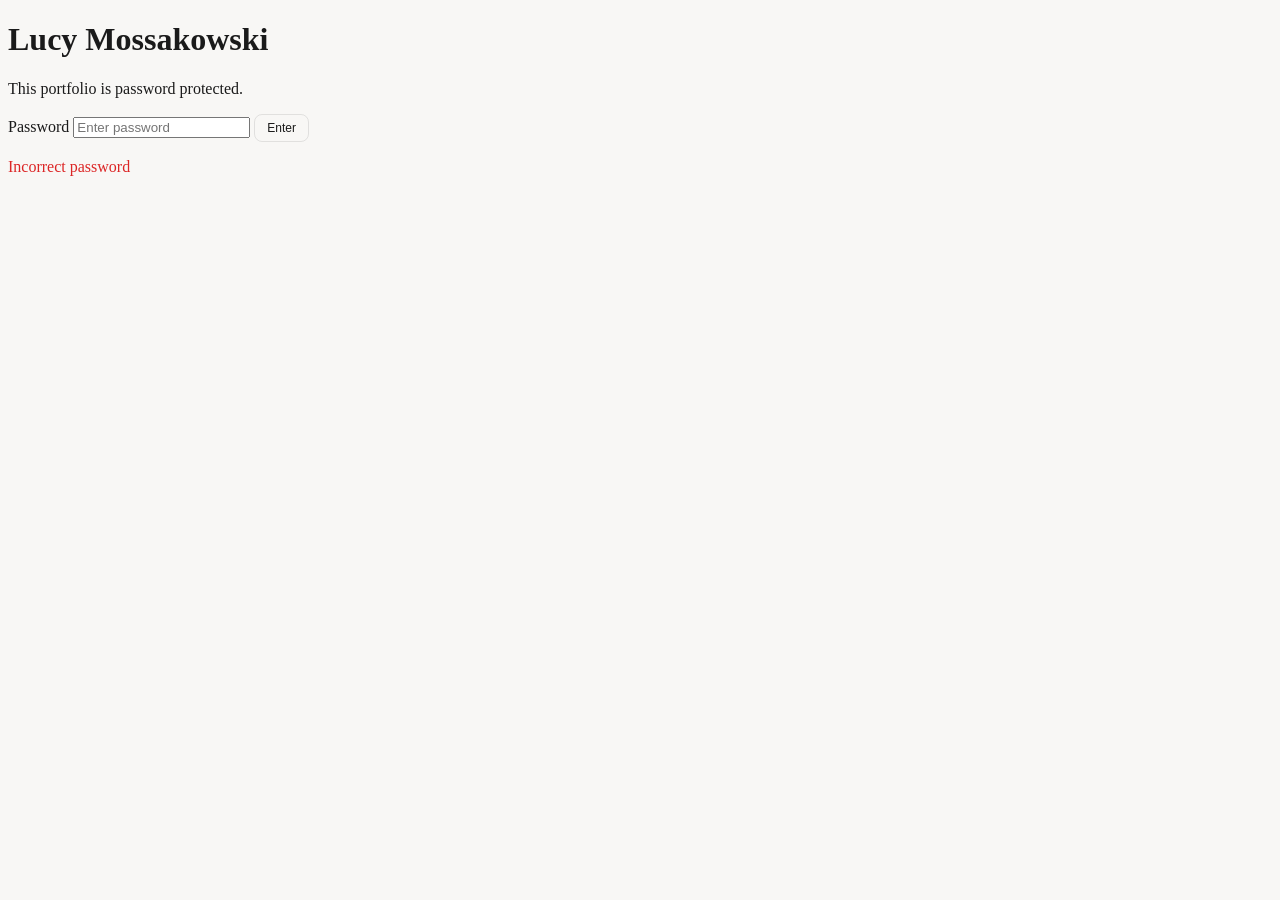
==== index.html @ 9b30d1dd "Some minor fixes, larger images" ====
<!DOCTYPE html>
<html lang="en" class="scroll-smooth">
<head>
  <meta charset="UTF-8">
  <meta name="viewport" content="width=device-width, initial-scale=1.0">
  <title>Lucy Mossakowski</title>
  <link rel="icon" type="image/svg+xml" href="favicon.svg">
  <script src="https://cdn.tailwindcss.com"></script>
  <script>
    tailwindcss.config = {
      theme: {
        extend: {
          fontFamily: { sans: ['"Avenir Next"', 'Avenir', '-apple-system', 'BlinkMacSystemFont', '"Segoe UI"', 'sans-serif'] },
          colors: {
            brand: 'var(--brand)',
            surface: 'var(--surface)',
            ink: 'var(--ink)',
            'ink-light': 'var(--ink-light)',
            'ink-muted': 'var(--ink-muted)',
          }
        }
      }
    }
  </script>
  <script src="theme.js"></script>
  <link rel="stylesheet" href="styles.css">
  <style>
    @keyframes slide-up { from { transform: translateY(100%); } to { transform: translateY(0); } }
    .animate-slide-up { animation: slide-up 0.3s ease-out; }
    @media (prefers-reduced-motion: reduce) { .animate-slide-up { animation: none; } }
    @media print {
      .project-card { display: none !important; }
      [id^="modal-"] { display: block !important; position: static !important; z-index: auto !important; }
      [id^="modal-"] > div:first-child { display: none !important; }
      [id^="modal-"] > div:last-child { position: static !important; border-radius: 0 !important; overflow: visible !important; animation: none !important; }
      [id^="modal-"] .sticky { position: static !important; border: none !important; }
      [id^="modal-"] button[aria-label="Close"] { display: none !important; }
      [id^="modal-"] .max-w-3xl { max-width: 100% !important; padding: 1rem 0 !important; }
      .print-case-study-divider { border-top: 1px solid #ccc; margin: 2rem 0; }
      #password-gate { display: none !important; }
      #lightbox { display: none !important; }
    }
    .case-img { cursor: zoom-in; transition: opacity 0.15s; }
    .case-img:hover { opacity: 0.85; }
  </style>
</head>
<body class="bg-surface text-ink font-sans antialiased">

  <!-- Password gate -->
  <div id="password-gate" class="fixed inset-0 z-[200] flex items-center justify-center px-6" style="background:var(--surface);">
    <div class="text-center max-w-sm w-full">
      <h1 class="text-2xl font-bold mb-2">Lucy Mossakowski</h1>
      <p class="text-ink-muted text-sm mb-6">This portfolio is password protected.</p>
      <form onsubmit="return checkPassword(event)" class="flex gap-2">
      <label for="pw-input" class="sr-only">Password</label>
        <input id="pw-input" type="password" placeholder="Enter password" autocomplete="off" class="flex-1 px-3 py-2 text-sm border border-ink/10 rounded-lg bg-transparent text-ink placeholder:text-ink-muted focus:outline-none focus:border-ink/30">
        <button type="submit" class="btn-outline">Enter</button>
      </form>
      <p id="pw-error" class="text-sm mt-3 hidden" style="color:#DC2626;">Incorrect password</p>
    </div>
  </div>

  <div id="site-content" style="display:none;">

  <!-- Skip to content -->
  <a href="#work" class="sr-only focus:not-sr-only focus:absolute focus:top-2 focus:left-2 focus:z-[200] focus:px-4 focus:py-2 focus:bg-brand focus:text-white focus:rounded-lg">Skip to content</a>

  <!-- Nav -->
  <nav class="fixed top-0 inset-x-0 z-50 bg-surface/80 backdrop-blur border-b border-ink/5 px-6" aria-label="Main navigation">
    <div class="max-w-6xl mx-auto flex items-center justify-between h-14">
      <a href="index.html" class="text-sm font-semibold tracking-tight text-ink">Lucy Mossakowski</a>
      <div class="hidden md:flex items-center gap-6 text-sm text-ink-muted">
        <a href="index.html" class="nav-link text-ink" aria-current="page">All Work</a>
        <a href="play.html" class="nav-link hover:text-ink transition">Some Play</a>
        <a href="cv.html" class="nav-link hover:text-ink transition">The Human Behind It</a>
        <button class="theme-toggle" onclick="toggleTheme()" aria-label="Toggle dark mode"></button>
      </div>
      <div class="flex md:hidden items-center gap-3">
        <button class="theme-toggle" onclick="toggleTheme()" aria-label="Toggle dark mode"></button>
        <button class="hamburger" onclick="this.classList.toggle('open');document.getElementById('mobile-menu').classList.toggle('hidden')" aria-label="Toggle menu" aria-expanded="false">
        <span></span><span></span><span></span>
      </button>
      </div>
    </div>
  </nav>
  <div id="mobile-menu" class="hidden md:hidden fixed inset-0 top-14 z-40 px-6 pt-8" style="background:var(--surface);">
    <div class="flex flex-col gap-6 text-lg text-ink-muted">
      <a href="index.html" class="nav-link text-ink" aria-current="page">All Work</a>
      <a href="play.html" class="nav-link hover:text-ink transition">Some Play</a>
      <a href="cv.html" class="nav-link hover:text-ink transition">The Human Behind It</a>
    </div>
  </div>

  <!-- Hero -->
  <section class="min-h-screen flex items-center px-6">
    <div class="max-w-3xl mx-auto">
      <h1 class="text-5xl md:text-7xl font-bold tracking-tight leading-tight text-ink">I make intricate systems feel simple and intuitive.</h1>
      <p class="mt-6 text-xl text-ink-light max-w-xl leading-relaxed">Designing products that simplify complex operational workflows — grounded in research, design thinking, and continuous iteration.</p>
      <div class="flex justify-center md:justify-start items-center gap-4 mt-10">
        <a href="#work" class="inline-flex items-center gap-2 text-sm font-medium text-brand hover:underline">See the work ↓</a>
        <button onclick="window.print()" class="no-print btn-outline">Download PDF</button>
      </div>
    </div>
  </section>

  <!-- All Work -->
  <section id="work" class="px-6 pb-10">
    <div class="max-w-6xl mx-auto">

      <!-- Project 1: Payments -->
      <div class="project-card grid md:grid-cols-2 gap-12 items-center mb-24 cursor-pointer group" onclick="openModal('modal-3')" role="button" tabindex="0" aria-label="View Payments case study" onkeydown="if(event.key==='Enter')openModal('modal-3')">
        <div class="rounded-xl overflow-hidden bg-ink/5 group-hover:shadow-lg transition-shadow">
          <img src="images/payments-hero.png" alt="Payments project preview" class="w-full group-hover:scale-[1.02] transition-transform duration-500">
        </div>
        <div>
          <div class="flex gap-2 mb-4">
            <span class="tag" style="background:#6B46C114;color:#6B46C1;">User Research</span>
            <span class="tag" style="background:#0068C814;color:#0068C8;">Information Architecture</span>
            <span class="tag" style="background:#DC262614;color:#DC2626;">Design Thinking</span>
          </div>
          <h3 class="text-2xl font-bold">Payments</h3>
          <p class="text-ink-light mt-3 leading-relaxed">Redesigning an internal tool used by game teams, release operations and customer support — simplifying complex workflows and reducing reliance on external teams.</p>
          <p class="text-sm font-medium text-brand mt-4 group-hover:underline">View case study →</p>
        </div>
      </div>

      <!-- Project 2: LocManager -->
      <div class="project-card grid md:grid-cols-2 gap-12 items-center cursor-pointer group" onclick="openModal('modal-2')" role="button" tabindex="0" aria-label="View LocManager case study" onkeydown="if(event.key==='Enter')openModal('modal-2')">
        <div class="md:order-2 rounded-xl overflow-hidden bg-ink/5 group-hover:shadow-lg transition-shadow">
          <img src="images/locmanager-hero.png" alt="LocManager project preview" class="w-full group-hover:scale-[1.02] transition-transform duration-500">
        </div>
        <div class="md:order-1">
          <div class="flex gap-2 mb-4">
            <span class="tag" style="background:#0068C814;color:#0068C8;">Prototypes</span>
            <span class="tag" style="background:#05966914;color:#059669;">Cross-Functional Collaboration</span>
            <span class="tag" style="background:#DC262614;color:#DC2626;">Data-Driven Iteration</span>
          </div>
          <h3 class="text-2xl font-bold">LocManager</h3>
          <p class="text-ink-light mt-3 leading-relaxed">Inheriting an internal localisation tool and iterating on the design — resolving UX issues, improving workflows, and consolidating multiple tools into one platform.</p>
          <p class="text-sm font-medium text-brand mt-4 group-hover:underline">View case study →</p>
        </div>
      </div>

    </div>
  </section>

  <!-- Modal 3: Payments -->
  <div id="modal-3" class="fixed inset-0 z-[100] hidden" role="dialog" aria-modal="true" aria-label="Payments case study">
    <div class="absolute inset-0 bg-black/40 backdrop-blur-sm" onclick="closeModal('modal-3')"></div>
    <div data-modal-panel class="absolute inset-x-0 bottom-0 top-12 rounded-t-xl overflow-y-auto animate-slide-up" style="background:var(--surface);">
      <div data-modal-header class="sticky top-0 backdrop-blur border-b border-ink/5 px-6 py-4 flex items-center justify-between" style="background:var(--surface);">
        <h2 class="font-semibold">Payments</h2>
        <button onclick="closeModal('modal-3')" aria-label="Close" class="text-ink-muted hover:text-ink text-2xl leading-none">&times;</button>
      </div>
      <div class="max-w-3xl mx-auto px-6 py-12">
        <div class="rounded-xl overflow-hidden bg-ink/5">
          <img src="images/payments-hero.png" alt="Redesigned Payments Admin catalogue table showing simplified layout with customisable columns" class="w-full">
        </div>
        <p class="text-xs text-ink-muted mt-2 mb-10">The redesigned Payments Admin catalogue view</p>

        <h3 class="text-xs font-semibold uppercase tracking-widest text-ink-muted mb-3">The Problem</h3>
        <p class="text-ink-light leading-relaxed mb-4">Zynga's Payments Admin tool is used by game teams, release operations and customer support, including the player VIP team to manage in-game catalogue products, export to storefronts, track player transactions, and manage blocked players. The existing tool had grown haphazardly over time: it was difficult to use, suffered from poor performance, and created a heavy reliance on external teams for tasks users should have been able to complete independently.</p>
        <p class="text-ink-light leading-relaxed mb-10">Phase 1 addressed the catalogue and localisation pages. The ongoing work continues migrating the remaining pages to a redesigned UI.</p>

        <h3 class="text-xs font-semibold uppercase tracking-widest text-ink-muted mb-3">Process</h3>
        <div class="grid sm:grid-cols-3 gap-6 mb-6">
          <div class="p-4 rounded-xl bg-ink/[0.03]"><p class="font-semibold text-sm">1. Research</p><p class="text-sm text-ink-light mt-1">Conducted 20+ user interviews across game teams, release operations, customer support, and the payments engineering team. Captured qualitative feedback to establish core user journeys, understand performance pain points, and determine user needs.</p></div>
          <div class="p-4 rounded-xl bg-ink/[0.03]"><p class="font-semibold text-sm">2. Design</p><p class="text-sm text-ink-light mt-1">Translated research findings into design requirements. Set up wireframes addressing key issues: simplified table layouts, stacked search/sort/filter, auto-fill input fields, clearer publish flows, and improved export functionality. Iterated continuously with engineering.</p></div>
          <div class="p-4 rounded-xl bg-ink/[0.03]"><p class="font-semibold text-sm">3. Iterate</p><p class="text-sm text-ink-light mt-1">Working through the tool tab by tab — catalogue and localisation complete, transactions in progress, with regional pricing templates, grant retry, and blocked players to follow. Each phase follows the same research-first approach.</p></div>
        </div>
        <div class="rounded-xl bg-ink/[0.03] p-6 mb-10">
          <p class="text-xs font-semibold uppercase tracking-widest text-ink-muted mb-4">What users said</p>
          <div class="space-y-4">
            <blockquote class="text-ink-light text-sm leading-relaxed border-l-2 border-brand pl-4">&ldquo;The publish modal is difficult to understand due to existing design choices - bullet points look like checkboxes.&rdquo;</blockquote>
            <blockquote class="text-ink-light text-sm leading-relaxed border-l-2 border-brand pl-4">&ldquo;The overall process is confusing. There is no set process, so new members have no official learning material to rely on.&rdquo;</blockquote>
            <blockquote class="text-ink-light text-sm leading-relaxed border-l-2 border-brand pl-4">&ldquo;Exporting for Apple fails frequently when more than five catalogue items are selected. The only workaround is to keep attempting the export - usually within five tries it works.&rdquo;</blockquote>
            <blockquote class="text-ink-light text-sm leading-relaxed border-l-2 border-brand pl-4">&ldquo;Free transactions cluttering the list makes finding actual purchases difficult. There is no filtering on the main tab - no filtering by store, vendor, status, amount, or date range.&rdquo;</blockquote>
          </div>
          <p class="text-xs text-ink-muted mt-4">From 20+ interviews across game teams, release operations, customer support, and the payments engineering team</p>
        </div>

        <h3 class="text-xs font-semibold uppercase tracking-widest text-ink-muted mb-3">Solution</h3>
        <div class="grid sm:grid-cols-2 gap-4 mb-4">
          <figure class="rounded-xl overflow-hidden bg-ink/5"><img src="images/payments-before.png" alt="Old Payments Admin catalogue UI showing cluttered table with too many visible columns and confusing publish status" class="w-full case-img" onclick="openLightbox(this)"><figcaption class="text-xs text-ink-muted p-2">Before: cluttered catalogue table</figcaption></figure>
          <figure class="rounded-xl overflow-hidden bg-ink/5"><img src="images/payments-after.png" alt="Redesigned Payments Admin catalogue UI with simplified table layout, stacked search and filter, and clearer status indicators" class="w-full case-img" onclick="openLightbox(this)"><figcaption class="text-xs text-ink-muted p-2">After: simplified layout with customisable columns</figcaption></figure>
        </div>
        <p class="text-ink-light leading-relaxed mb-4">The redesigned Payments Admin simplifies complex workflows that previously required external support. Key improvements include a cleaner catalogue table with customisable columns, auto-filled product fields to reduce manual input, a more intuitive publish flow that reduces user anxiety, and streamlines the export functionality. A direct link to the Slack support channel in the portal header helps prevent reliance on the release operations team for routine tasks.</p>
        <figure class="rounded-xl overflow-hidden bg-ink/5 mb-10">
          <img src="images/payments-detail.png" alt="Product detail view showing auto-filled fields and streamlined input layout" class="w-full case-img" onclick="openLightbox(this)">
          <figcaption class="text-xs text-ink-muted p-2">Product detail view with auto-filled fields</figcaption>
        </figure>

        <h3 class="text-xs font-semibold uppercase tracking-widest text-ink-muted mb-3">Outcome</h3>
        <div class="grid sm:grid-cols-3 gap-6 mb-10">
          <div class="p-4 rounded-xl bg-ink/[0.03]"><p class="font-semibold text-sm">Cleaner UI</p><p class="text-sm text-ink-light mt-1">Simplified flows reduce cognitive load for all user types</p></div>
          <div class="p-4 rounded-xl bg-ink/[0.03]"><p class="font-semibold text-sm">Reduced reliance</p><p class="text-sm text-ink-light mt-1">Game teams can complete tasks independently, reducing dependency on release operations</p></div>
          <div class="p-4 rounded-xl bg-ink/[0.03]"><p class="font-semibold text-sm">Ongoing</p><p class="text-sm text-ink-light mt-1">Phased migration continues with the same research-led approach for each remaining tab</p></div>
        </div>

        <h3 class="text-xs font-semibold uppercase tracking-widest text-ink-muted mb-3">Reflection</h3>
        <p class="text-ink-light leading-relaxed">This project reinforced how important it is to let research lead the design direction rather than assumptions. The user base turned out to be far more diverse than expected, from VIP account managers checking a single transaction, to release operations exporting hundreds of products at a time, and each group interacts with the tool in fundamentally different ways. If I were starting again, I'd push earlier for role-based access and tailored views rather than a one-size-fits-all interface.</p>
      </div>
    </div>
  </div>
  <!-- Modal 2: LocManager -->
  <div id="modal-2" class="fixed inset-0 z-[100] hidden" role="dialog" aria-modal="true" aria-label="LocManager case study">
    <div class="absolute inset-0 bg-black/40 backdrop-blur-sm" onclick="closeModal('modal-2')"></div>
    <div data-modal-panel class="absolute inset-x-0 bottom-0 top-12 rounded-t-xl overflow-y-auto animate-slide-up" style="background:var(--surface);">
      <div data-modal-header class="sticky top-0 backdrop-blur border-b border-ink/5 px-6 py-4 flex items-center justify-between" style="background:var(--surface);">
        <h2 class="font-semibold">LocManager</h2>
        <button onclick="closeModal('modal-2')" aria-label="Close" class="text-ink-muted hover:text-ink text-2xl leading-none">&times;</button>
      </div>
      <div class="max-w-3xl mx-auto px-6 py-12">
        <div class="rounded-xl overflow-hidden bg-ink/5">
          <img src="images/locmanager-hero.png" alt="LocManager interface showing the group configuration view with sidebar navigation and scheduler" class="w-full">
        </div>
        <p class="text-xs text-ink-muted mt-2 mb-10">The LocManager group configuration view</p>

        <h3 class="text-xs font-semibold uppercase tracking-widest text-ink-muted mb-3">The Problem</h3>
        <p class="text-ink-light leading-relaxed mb-10">LocManager is Zynga's internal localisation tool that enables producers to manage the process of sending translation requests from game teams to external translation vendors, then push translated content back. I joined the project just before general access release, inheriting a tool with several UX issues: flows that didn't behave as expected (e.g. schedules updating before save was pressed), misplaced buttons, an overly complex status dropdown, excessive visual nesting, and a notification settings feature with high cognitive load.</p>

        <h3 class="text-xs font-semibold uppercase tracking-widest text-ink-muted mb-3">Process</h3>
        <div class="grid sm:grid-cols-3 gap-6 mb-6">
          <div class="p-4 rounded-xl bg-ink/[0.03]"><p class="font-semibold text-sm">1. Audit</p><p class="text-sm text-ink-light mt-1">Conducted a core review of the existing interface, identifying awkward flows, misplaced actions, confusing status options, and areas of unnecessary complexity. Also analysed the Lockit tool, which is SocialPoint's legacy tool and being replaced by LocManager, to understand feature parity requirements.</p></div>
          <div class="p-4 rounded-xl bg-ink/[0.03]"><p class="font-semibold text-sm">2. Iterate</p><p class="text-sm text-ink-light mt-1">Downloaded the codebase from the GitHub repository and worked through issues via prototyping, using AI to accelerate exploration. Shared results continuously with engineering to address the identified problems.</p></div>
          <div class="p-4 rounded-xl bg-ink/[0.03]"><p class="font-semibold text-sm">3. Extend</p><p class="text-sm text-ink-light mt-1">Currently working on post-general-access features focused on feature parity with Lockit, consolidating all teams onto a single platform. We are exploring how AI can be integrated, particularly in the context of content management.</p></div>
        </div>
        <figure class="rounded-xl overflow-hidden bg-ink/5 mb-10">
          <img src="images/locmanager-analysis.png" alt="Design review notes annotated on Figma wireframes comparing Lockit and LocManager features" class="w-full case-img" onclick="openLightbox(this)">
          <figcaption class="text-xs text-ink-muted p-2">Design review notes on Figma wireframes</figcaption>
        </figure>

        <h3 class="text-xs font-semibold uppercase tracking-widest text-ink-muted mb-3">Solution</h3>
        <p class="text-ink-light leading-relaxed mb-6">Addressed the core usability issues: corrected save behaviour so changes only apply when explicitly confirmed, repositioned the save button to sit where users expect it, simplified the status dropdown to reduce confusion, reduced visual nesting (boxes inside boxes), and redesigned the notification settings to lower cognitive load.</p>

        <p class="text-xs font-semibold text-ink-muted mb-3">Status dropdown</p>
        <div class="grid sm:grid-cols-2 gap-4 mb-6">
          <figure class="rounded-xl overflow-hidden bg-ink/5"><img src="images/locmanager-status-before.png" alt="Status dropdown before redesign showing too many options with unclear labels" class="w-full case-img" onclick="openLightbox(this)"><figcaption class="text-xs text-ink-muted p-2">Before: too many confusing options</figcaption></figure>
          <figure class="rounded-xl overflow-hidden bg-ink/5"><img src="images/locmanager-status-after.png" alt="Status dropdown after redesign with simplified options and clearer labels" class="w-full case-img" onclick="openLightbox(this)"><figcaption class="text-xs text-ink-muted p-2">After: simplified and clearer</figcaption></figure>
        </div>

        <p class="text-xs font-semibold text-ink-muted mb-3">Notification settings</p>
        <div class="grid sm:grid-cols-2 gap-4 mb-10">
          <figure class="rounded-xl overflow-hidden bg-ink/5"><img src="images/locmanager-notifications-before.png" alt="Notification settings before redesign with high cognitive load and dense layout" class="w-full case-img" onclick="openLightbox(this)"><figcaption class="text-xs text-ink-muted p-2">Before: high cognitive load</figcaption></figure>
          <figure class="rounded-xl overflow-hidden bg-ink/5"><img src="images/locmanager-notifications-after.png" alt="Notification settings after redesign with clearer grouping and reduced complexity" class="w-full case-img" onclick="openLightbox(this)"><figcaption class="text-xs text-ink-muted p-2">After: redesigned for clarity</figcaption></figure>
        </div>

        <h3 class="text-xs font-semibold uppercase tracking-widest text-ink-muted mb-3">Outcome</h3>
        <div class="grid sm:grid-cols-3 gap-6 mb-10">
          <div class="p-4 rounded-xl bg-ink/[0.03]"><p class="font-semibold text-sm">Improved usability</p><p class="text-sm text-ink-light mt-1">Core UX issues resolved before general access</p></div>
          <div class="p-4 rounded-xl bg-ink/[0.03]"><p class="font-semibold text-sm">Single platform</p><p class="text-sm text-ink-light mt-1">Working towards consolidating Lockit and LocManager into one tool for all teams</p></div>
          <div class="p-4 rounded-xl bg-ink/[0.03]"><p class="font-semibold text-sm">AI exploration</p><p class="text-sm text-ink-light mt-1">Investigating AI integration for content management workflows</p></div>
        </div>

        <h3 class="text-xs font-semibold uppercase tracking-widest text-ink-muted mb-3">Reflection</h3>
        <p class="text-ink-light leading-relaxed">Coming into a project late without handover means I inherited decisions I didn't make and was lacking context for. I tackled this through intensive catch ups with the team to build up my understanding of the tool and user needs from scratch. The challenge was not starting from scratch however, but identifying what matters most and making targeted improvements without disrupting what's already working. Prototyping directly in code (with AI assistance) also proved far more effective for this project than static mockups, because it let me share working examples with engineering rather than abstract specifications.</p>
      </div>
    </div>
  </div>


  <script>
    function openModal(id) {
      document.getElementById(id).classList.remove('hidden');
      document.body.style.overflow = 'hidden';
    }
    function closeModal(id) {
      document.getElementById(id).classList.add('hidden');
      document.body.style.overflow = '';
    }
    document.addEventListener('keydown', function(e) {
      if (e.key === 'Escape') {
        closeLightbox();
        document.querySelectorAll('[id^="modal-"]').forEach(function(m) {
          m.classList.add('hidden');
        });
        document.body.style.overflow = '';
      }
    });
    function openLightbox(img) {
      event.stopPropagation();
      var lb = document.getElementById('lightbox');
      var lbImg = document.getElementById('lightbox-img');
      lbImg.src = img.src;
      lbImg.alt = img.alt;
      lb.classList.remove('hidden');
      lb.classList.add('flex');
    }
    function closeLightbox() {
      var lb = document.getElementById('lightbox');
      lb.classList.add('hidden');
      lb.classList.remove('flex');
    }
  </script>

  <!-- Footer -->
  <footer class="border-t border-ink/5 py-8 px-6">
    <div class="max-w-6xl mx-auto flex flex-col md:flex-row md:items-center justify-between gap-2 text-xs text-ink-muted">
      <div class="flex gap-4">
        <a href="mailto:lucymossa@gmail.com" class="hover:text-ink hover:underline transition">lucymossa@gmail.com</a>
        <a href="https://www.linkedin.com/in/lucy-mossakowski/" class="hover:text-ink hover:underline transition" target="_blank" rel="noopener noreferrer">LinkedIn</a>
      </div>
      <span>Built with Tailwind CSS & Amazon Q</span>
    </div>
  </footer>

  <!-- Lightbox -->
  <div id="lightbox" class="fixed inset-0 z-[150] hidden items-center justify-center p-6 cursor-zoom-out" style="background:rgba(0,0,0,0.85);" onclick="closeLightbox()" role="dialog" aria-modal="true" aria-label="Enlarged image view">
    <img id="lightbox-img" src="" alt="" class="max-w-full max-h-full rounded-lg shadow-2xl">
  </div>

  </div><!-- /site-content -->

  <script>
    // Password gate (SHA-256 with salt)
    var SALT = '852b229267504da2d39ffcc37e5b2fc6';
    var HASH = '2fb809dd8097ba5fac28c02ee48355fbf079c3b386ad2e124f0e301d3f220a2e';
    if (sessionStorage.getItem('portfolio-auth') === HASH) {
      document.getElementById('password-gate').style.display = 'none';
      document.getElementById('site-content').style.display = '';
    }
    async function checkPassword(e) {
      e.preventDefault();
      var pw = document.getElementById('pw-input').value;
      var data = new TextEncoder().encode(SALT + pw);
      var buf = await crypto.subtle.digest('SHA-256', data);
      var hex = Array.from(new Uint8Array(buf)).map(function(b) { return b.toString(16).padStart(2, '0'); }).join('');
      if (hex === HASH) {
        sessionStorage.setItem('portfolio-auth', HASH);
        document.getElementById('password-gate').style.display = 'none';
        document.getElementById('site-content').style.display = '';
      } else {
        document.getElementById('pw-error').classList.remove('hidden');
        document.getElementById('pw-input').value = '';
        document.getElementById('pw-input').focus();
      }
    }
  </script>

</body>
</html>
---- styles.css ----
/* Theme variables */
:root { --brand: #0068C8; --surface: #F8F7F5; --ink: #1A1A1A; --ink-light: #4A4A4A; --ink-muted: #6B6B6B; }
.dark { --brand: #5BA3E6; --surface: #1A1A1A; --ink: #F8F7F5; --ink-light: #B0B0B0; --ink-muted: #8A8A8A; }
body { background: var(--surface); color: var(--ink); transition: background 0.2s, color 0.2s; }

/* Tags */
.tag { display: inline-block; font-size: 0.75rem; font-weight: 500; padding: 0.25rem 0.625rem; border-radius: 9999px; }
.dark .tag { filter: brightness(1.6); background-color: rgba(255,255,255,0.06) !important; }

/* Hamburger menu */
.hamburger { width: 24px; height: 20px; position: relative; cursor: pointer; background: none; border: none; padding: 0; }
.hamburger span { display: block; position: absolute; height: 2px; width: 100%; background: var(--ink); left: 0; transition: 0.3s ease; }
.hamburger span:nth-child(1) { top: 0; }
.hamburger span:nth-child(2) { top: 9px; }
.hamburger span:nth-child(3) { top: 18px; }
.hamburger.open span:nth-child(1) { top: 9px; transform: rotate(45deg); }
.hamburger.open span:nth-child(2) { opacity: 0; }
.hamburger.open span:nth-child(3) { top: 9px; transform: rotate(-45deg); }

/* Buttons */
.btn-outline { display: inline-block; padding: 0.375rem 0.75rem; font-size: 0.75rem; font-weight: 500; border: 1px solid rgba(26,26,26,0.1); border-radius: 0.5rem; background: none; cursor: pointer; color: var(--ink); transition: background 0.2s; }
.dark .btn-outline { border-color: rgba(248,247,245,0.1); }
.btn-outline:hover { background: rgba(26,26,26,0.05); }
.dark .btn-outline:hover { background: rgba(248,247,245,0.05); }

/* Theme toggle */
.theme-toggle { background: none; border: 1px solid rgba(26,26,26,0.1); border-radius: 0.5rem; cursor: pointer; padding: 5px 7px; line-height: 0; transition: background 0.2s; }
.dark .theme-toggle { border-color: rgba(248,247,245,0.1); }
.theme-toggle:hover { background: rgba(26,26,26,0.05); }
.dark .theme-toggle:hover { background: rgba(248,247,245,0.05); }
.theme-toggle svg { width: 14px; height: 14px; }

/* Nav links */
.nav-link { padding: 0.25rem 0.625rem; border-radius: 0.375rem; transition: background 0.15s, color 0.15s; }
.nav-link:hover { background: rgba(26,26,26,0.05); }
.dark .nav-link:hover { background: rgba(248,247,245,0.05); }
.nav-link[aria-current] { font-weight: 600; }

/* Reduced motion */
@media (prefers-reduced-motion: reduce) {
  * { transition-duration: 0.01ms !important; }
}

/* Print */
@page { margin: 10mm; }
@media print {
  nav, .no-print, footer { display: none !important; }
  body { font-size: 11px; background: white; color: #1A1A1A; }
  section { padding-top: 0.25rem !important; padding-bottom: 0.5rem !important; }
  .pt-32 { padding-top: 0.5rem !important; }
  .pb-12, .pb-16, .pb-24 { padding-bottom: 0.5rem !important; }
  .mb-24, .mb-16, .mb-12, .mb-10, .mb-8 { margin-bottom: 0.75rem !important; }
  .min-h-screen { min-height: auto !important; }
  h1 { font-size: 1.5rem !important; }
  h2 { font-size: 1.1rem !important; }
  h3 { font-size: 0.95rem !important; }
  .text-xl, .text-2xl, .text-3xl { font-size: 1rem !important; }
  .space-y-10 > * + * { margin-top: 0.75rem !important; }
  .space-y-6 > * + * { margin-top: 0.5rem !important; }
  .leading-relaxed { line-height: 1.4 !important; }
  .py-12 { padding-top: 0.5rem !important; padding-bottom: 0.5rem !important; }
  .gap-6 { gap: 0.25rem !important; }
  .mt-10 { margin-top: 0.5rem !important; }
  ul { margin-top: 0.25rem !important; }
  ul li { margin-bottom: 0 !important; }
}
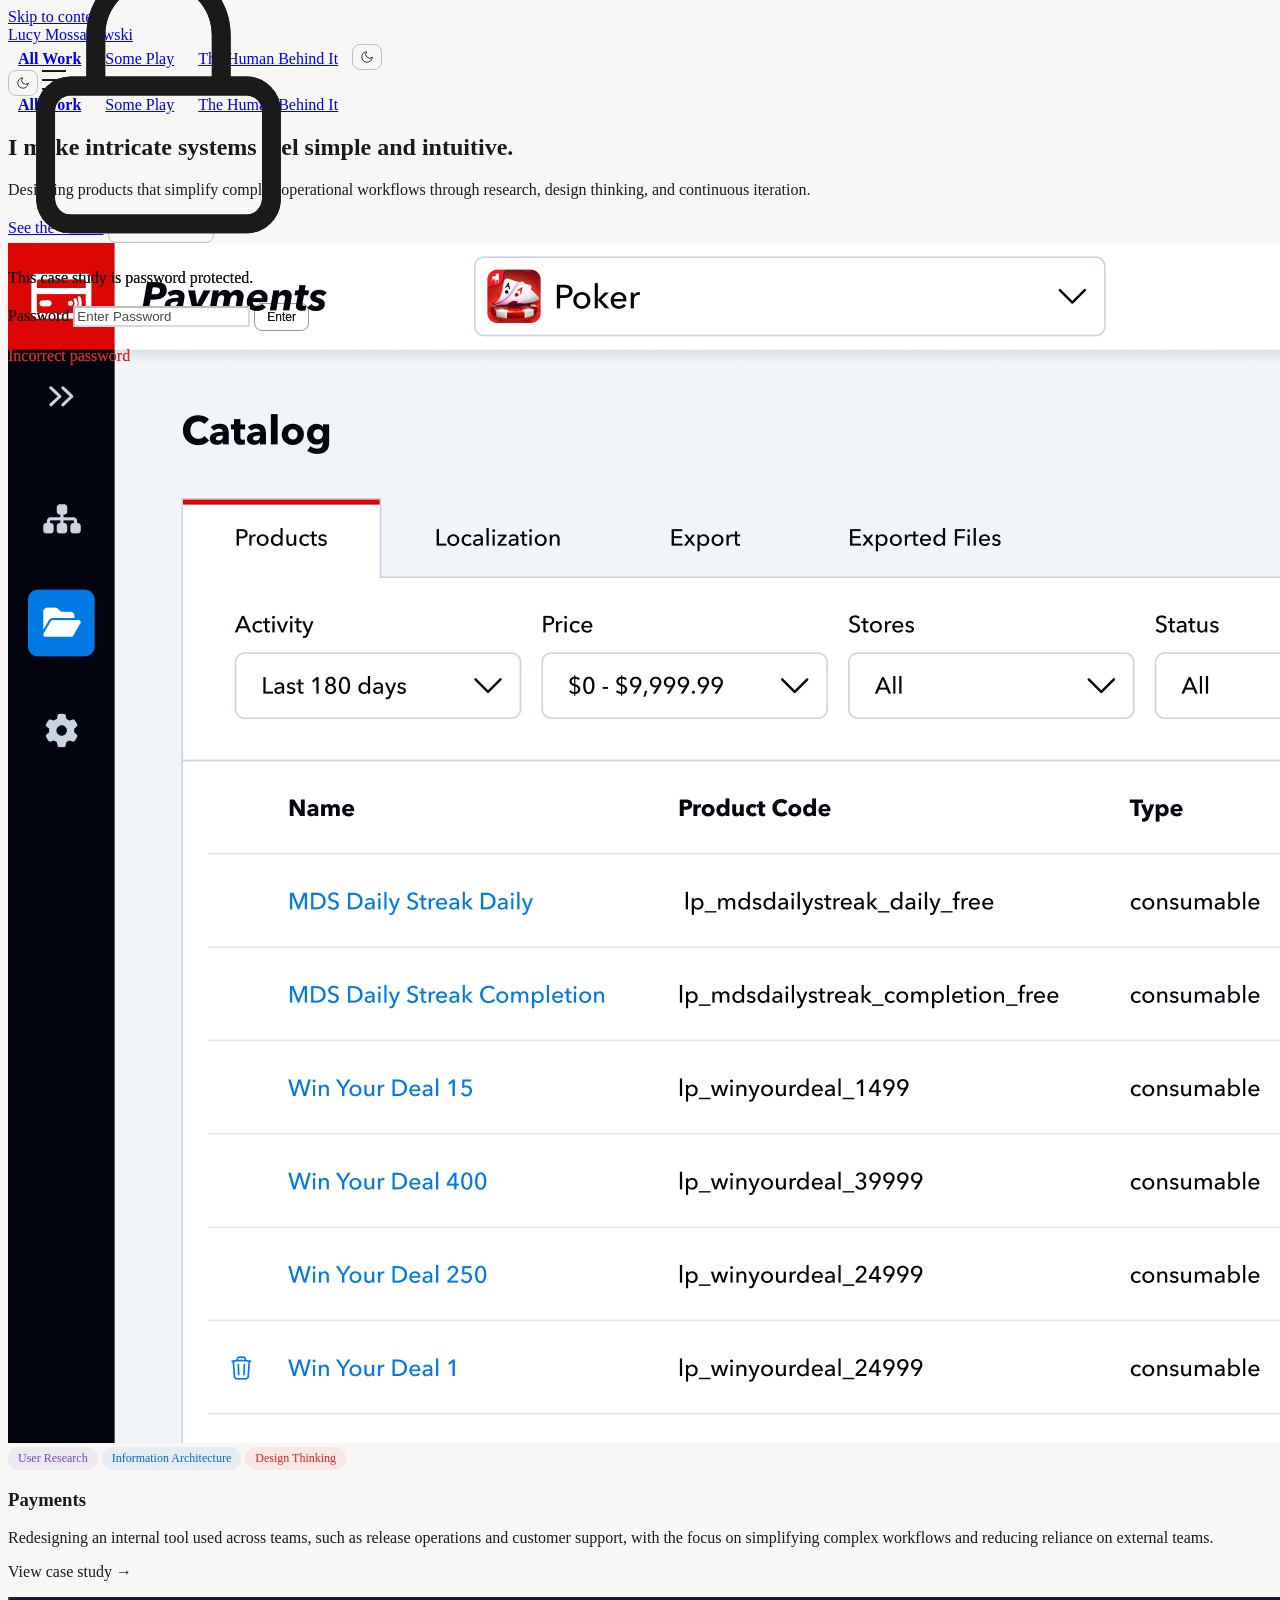
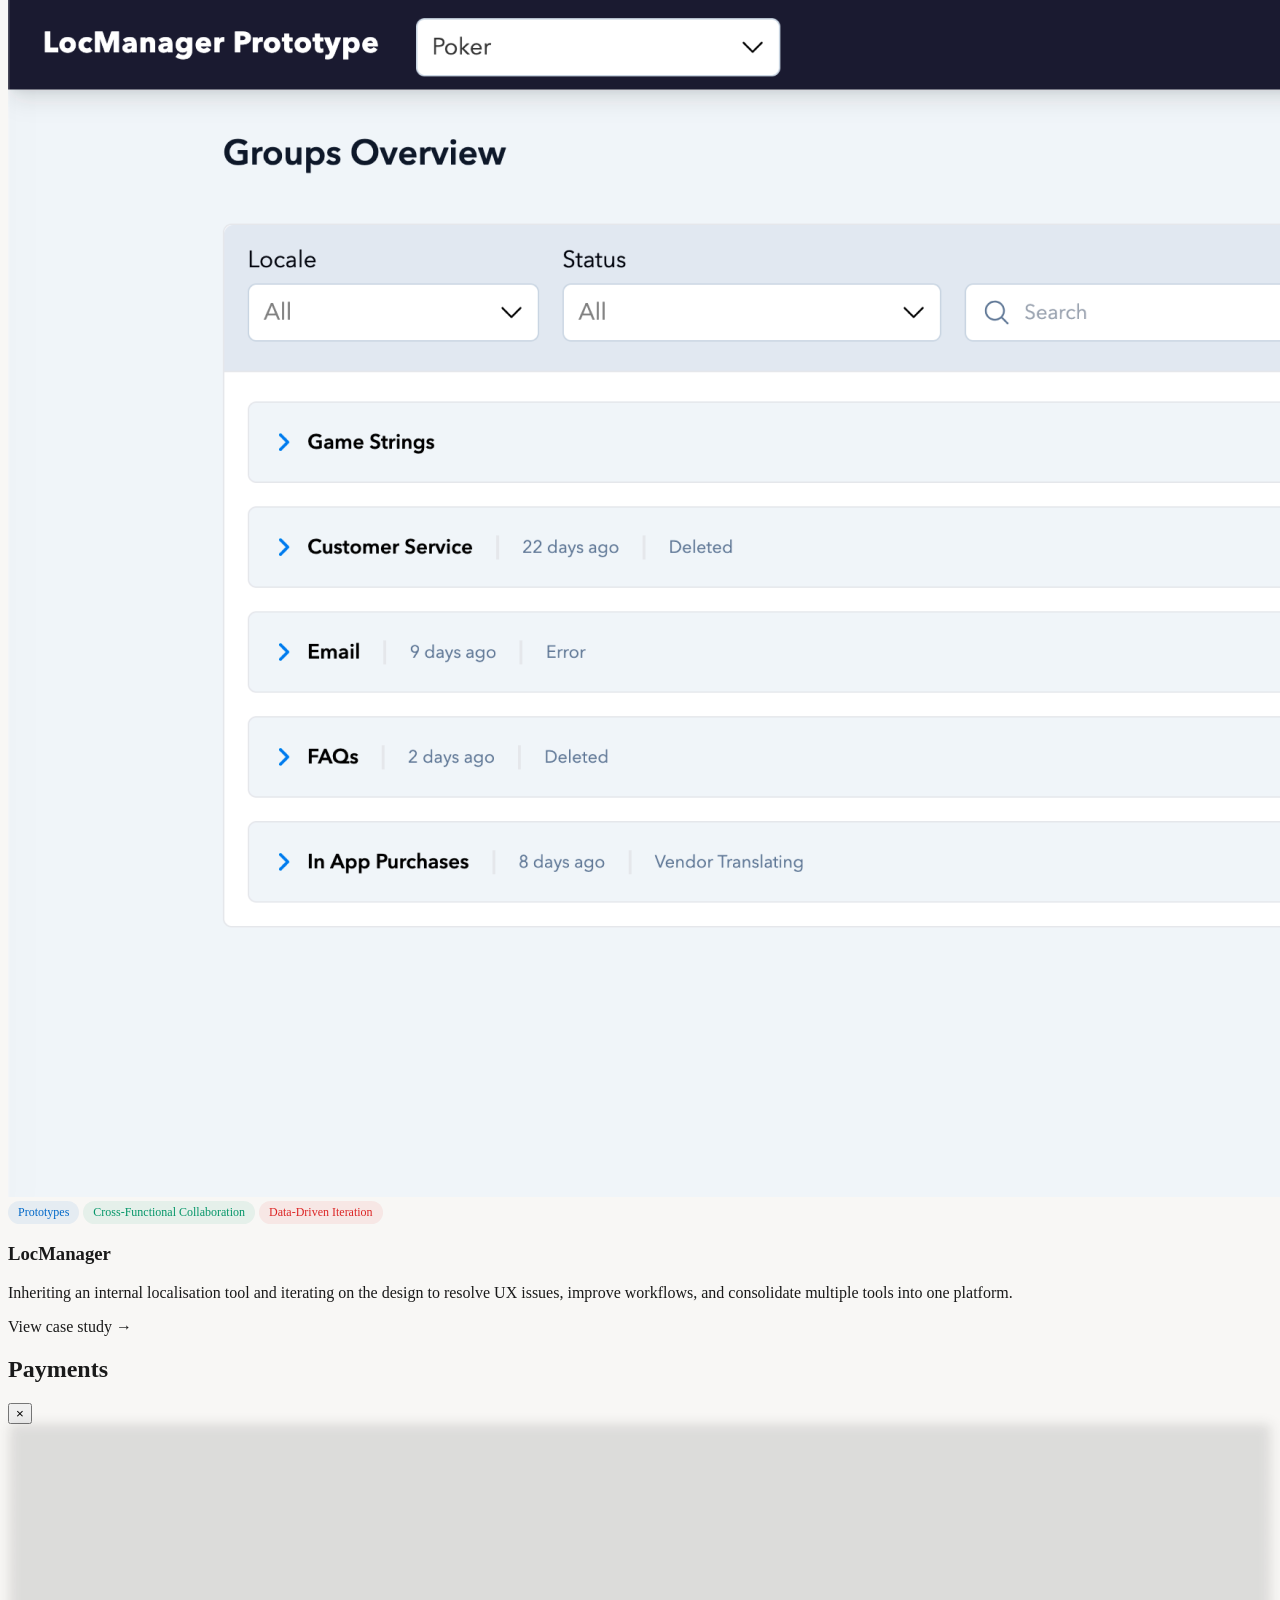
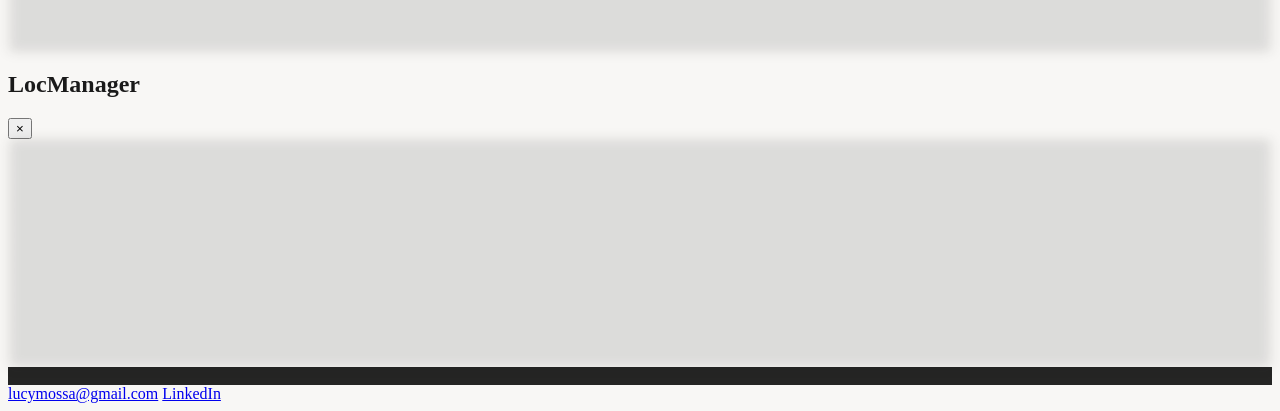
==== commit f6513934: "Some style fixes, password access change" ====
--- a/index.html
+++ b/index.html
@@ -36,31 +36,19 @@
       [id^="modal-"] .sticky { position: static !important; border: none !important; }
       [id^="modal-"] button[aria-label="Close"] { display: none !important; }
       [id^="modal-"] .max-w-3xl { max-width: 100% !important; padding: 1rem 0 !important; }
-      .print-case-study-divider { border-top: 1px solid #ccc; margin: 2rem 0; }
-      #password-gate { display: none !important; }
       #lightbox { display: none !important; }
     }
     .case-img { cursor: zoom-in; transition: opacity 0.15s; }
     .case-img:hover { opacity: 0.85; }
+
+    /* Placeholder content for locked modals */
+    .placeholder-block { border-radius: 0.75rem; background: var(--ink); opacity: 0.1; }
+    .placeholder-text { border-radius: 0.375rem; background: var(--ink); opacity: 0.12; height: 0.75rem; }
+    .dark .placeholder-block { opacity: 0.07; }
+    .dark .placeholder-text { opacity: 0.09; }
   </style>
 </head>
 <body class="bg-surface text-ink font-sans antialiased">
-
-  <!-- Password gate -->
-  <div id="password-gate" class="fixed inset-0 z-[200] flex items-center justify-center px-6" style="background:var(--surface);">
-    <div class="text-center max-w-sm w-full">
-      <h1 class="text-2xl font-bold mb-2">Lucy Mossakowski</h1>
-      <p class="text-ink-muted text-sm mb-6">This portfolio is password protected.</p>
-      <form onsubmit="return checkPassword(event)" class="flex gap-2">
-      <label for="pw-input" class="sr-only">Password</label>
-        <input id="pw-input" type="password" placeholder="Enter password" autocomplete="off" class="flex-1 px-3 py-2 text-sm border border-ink/10 rounded-lg bg-transparent text-ink placeholder:text-ink-muted focus:outline-none focus:border-ink/30">
-        <button type="submit" class="btn-outline">Enter</button>
-      </form>
-      <p id="pw-error" class="text-sm mt-3 hidden" style="color:#DC2626;">Incorrect password</p>
-    </div>
-  </div>
-
-  <div id="site-content" style="display:none;">
 
   <!-- Skip to content -->
   <a href="#work" class="sr-only focus:not-sr-only focus:absolute focus:top-2 focus:left-2 focus:z-[200] focus:px-4 focus:py-2 focus:bg-brand focus:text-white focus:rounded-lg">Skip to content</a>
@@ -95,9 +83,9 @@
   <section class="min-h-screen flex items-center px-6">
     <div class="max-w-3xl mx-auto">
       <h1 class="text-5xl md:text-7xl font-bold tracking-tight leading-tight text-ink">I make intricate systems feel simple and intuitive.</h1>
-      <p class="mt-6 text-xl text-ink-light max-w-xl leading-relaxed">Designing products that simplify complex operational workflows — grounded in research, design thinking, and continuous iteration.</p>
+      <p class="mt-6 text-xl text-ink-light max-w-xl leading-relaxed">Designing products that simplify complex operational workflows through research, design thinking, and continuous iteration.</p>
       <div class="flex justify-center md:justify-start items-center gap-4 mt-10">
-        <a href="#work" class="inline-flex items-center gap-2 text-sm font-medium text-brand hover:underline">See the work ↓</a>
+        <a href="#work" class="no-print inline-flex items-center gap-2 text-sm font-medium text-brand hover:underline">See the work ↓</a>
         <button onclick="window.print()" class="no-print btn-outline">Download PDF</button>
       </div>
     </div>
@@ -108,35 +96,35 @@
     <div class="max-w-6xl mx-auto">
 
       <!-- Project 1: Payments -->
-      <div class="project-card grid md:grid-cols-2 gap-12 items-center mb-24 cursor-pointer group" onclick="openModal('modal-3')" role="button" tabindex="0" aria-label="View Payments case study" onkeydown="if(event.key==='Enter')openModal('modal-3')">
+      <div class="project-card grid md:grid-cols-2 gap-6 md:gap-12 items-center mb-24 cursor-pointer group" onclick="openModal('modal-3')" role="button" tabindex="0" aria-label="View Payments case study" onkeydown="if(event.key==='Enter')openModal('modal-3')">
         <div class="rounded-xl overflow-hidden bg-ink/5 group-hover:shadow-lg transition-shadow">
           <img src="images/payments-hero.png" alt="Payments project preview" class="w-full group-hover:scale-[1.02] transition-transform duration-500">
         </div>
         <div>
-          <div class="flex gap-2 mb-4">
-            <span class="tag" style="background:#6B46C114;color:#6B46C1;">User Research</span>
-            <span class="tag" style="background:#0068C814;color:#0068C8;">Information Architecture</span>
-            <span class="tag" style="background:#DC262614;color:#DC2626;">Design Thinking</span>
+          <div class="flex flex-wrap gap-2 mb-4">
+            <span class="tag text-center" style="background:#6B46C114;color:#6B46C1;">User Research</span>
+            <span class="tag text-center" style="background:#0068C814;color:#0068C8;">Information Architecture</span>
+            <span class="tag text-center" style="background:#DC262614;color:#DC2626;">Design Thinking</span>
           </div>
           <h3 class="text-2xl font-bold">Payments</h3>
-          <p class="text-ink-light mt-3 leading-relaxed">Redesigning an internal tool used by game teams, release operations and customer support — simplifying complex workflows and reducing reliance on external teams.</p>
+          <p class="text-ink-light mt-3 leading-relaxed">Redesigning an internal tool used across teams, such as release operations and customer support, with the focus on simplifying complex workflows and reducing reliance on external teams.</p>
           <p class="text-sm font-medium text-brand mt-4 group-hover:underline">View case study →</p>
         </div>
       </div>
 
       <!-- Project 2: LocManager -->
-      <div class="project-card grid md:grid-cols-2 gap-12 items-center cursor-pointer group" onclick="openModal('modal-2')" role="button" tabindex="0" aria-label="View LocManager case study" onkeydown="if(event.key==='Enter')openModal('modal-2')">
+      <div class="project-card grid md:grid-cols-2 gap-6 md:gap-12 items-center cursor-pointer group" onclick="openModal('modal-2')" role="button" tabindex="0" aria-label="View LocManager case study" onkeydown="if(event.key==='Enter')openModal('modal-2')">
         <div class="md:order-2 rounded-xl overflow-hidden bg-ink/5 group-hover:shadow-lg transition-shadow">
           <img src="images/locmanager-hero.png" alt="LocManager project preview" class="w-full group-hover:scale-[1.02] transition-transform duration-500">
         </div>
         <div class="md:order-1">
-          <div class="flex gap-2 mb-4">
-            <span class="tag" style="background:#0068C814;color:#0068C8;">Prototypes</span>
-            <span class="tag" style="background:#05966914;color:#059669;">Cross-Functional Collaboration</span>
-            <span class="tag" style="background:#DC262614;color:#DC2626;">Data-Driven Iteration</span>
+          <div class="flex flex-wrap gap-2 mb-4">
+            <span class="tag text-center" style="background:#0068C814;color:#0068C8;">Prototypes</span>
+            <span class="tag text-center" style="background:#05966914;color:#059669;">Cross-Functional Collaboration</span>
+            <span class="tag text-center" style="background:#DC262614;color:#DC2626;">Data-Driven Iteration</span>
           </div>
           <h3 class="text-2xl font-bold">LocManager</h3>
-          <p class="text-ink-light mt-3 leading-relaxed">Inheriting an internal localisation tool and iterating on the design — resolving UX issues, improving workflows, and consolidating multiple tools into one platform.</p>
+          <p class="text-ink-light mt-3 leading-relaxed">Inheriting an internal localisation tool and iterating on the design to resolve UX issues, improve workflows, and consolidate multiple tools into one platform.</p>
           <p class="text-sm font-medium text-brand mt-4 group-hover:underline">View case study →</p>
         </div>
       </div>
@@ -148,126 +136,241 @@
   <div id="modal-3" class="fixed inset-0 z-[100] hidden" role="dialog" aria-modal="true" aria-label="Payments case study">
     <div class="absolute inset-0 bg-black/40 backdrop-blur-sm" onclick="closeModal('modal-3')"></div>
     <div data-modal-panel class="absolute inset-x-0 bottom-0 top-12 rounded-t-xl overflow-y-auto animate-slide-up" style="background:var(--surface);">
-      <div data-modal-header class="sticky top-0 backdrop-blur border-b border-ink/5 px-6 py-4 flex items-center justify-between" style="background:var(--surface);">
+      <div data-modal-header class="sticky top-0 backdrop-blur border-b border-ink/5 px-6 py-4 flex items-center justify-between z-30" style="background:var(--surface);">
         <h2 class="font-semibold">Payments</h2>
         <button onclick="closeModal('modal-3')" aria-label="Close" class="text-ink-muted hover:text-ink text-2xl leading-none">&times;</button>
       </div>
       <div class="max-w-3xl mx-auto px-6 py-12">
-        <div class="rounded-xl overflow-hidden bg-ink/5">
-          <img src="images/payments-hero.png" alt="Redesigned Payments Admin catalogue table showing simplified layout with customisable columns" class="w-full">
-        </div>
-        <p class="text-xs text-ink-muted mt-2 mb-10">The redesigned Payments Admin catalogue view</p>
-
-        <h3 class="text-xs font-semibold uppercase tracking-widest text-ink-muted mb-3">The Problem</h3>
-        <p class="text-ink-light leading-relaxed mb-4">Zynga's Payments Admin tool is used by game teams, release operations and customer support, including the player VIP team to manage in-game catalogue products, export to storefronts, track player transactions, and manage blocked players. The existing tool had grown haphazardly over time: it was difficult to use, suffered from poor performance, and created a heavy reliance on external teams for tasks users should have been able to complete independently.</p>
-        <p class="text-ink-light leading-relaxed mb-10">Phase 1 addressed the catalogue and localisation pages. The ongoing work continues migrating the remaining pages to a redesigned UI.</p>
-
-        <h3 class="text-xs font-semibold uppercase tracking-widest text-ink-muted mb-3">Process</h3>
-        <div class="grid sm:grid-cols-3 gap-6 mb-6">
-          <div class="p-4 rounded-xl bg-ink/[0.03]"><p class="font-semibold text-sm">1. Research</p><p class="text-sm text-ink-light mt-1">Conducted 20+ user interviews across game teams, release operations, customer support, and the payments engineering team. Captured qualitative feedback to establish core user journeys, understand performance pain points, and determine user needs.</p></div>
-          <div class="p-4 rounded-xl bg-ink/[0.03]"><p class="font-semibold text-sm">2. Design</p><p class="text-sm text-ink-light mt-1">Translated research findings into design requirements. Set up wireframes addressing key issues: simplified table layouts, stacked search/sort/filter, auto-fill input fields, clearer publish flows, and improved export functionality. Iterated continuously with engineering.</p></div>
-          <div class="p-4 rounded-xl bg-ink/[0.03]"><p class="font-semibold text-sm">3. Iterate</p><p class="text-sm text-ink-light mt-1">Working through the tool tab by tab — catalogue and localisation complete, transactions in progress, with regional pricing templates, grant retry, and blocked players to follow. Each phase follows the same research-first approach.</p></div>
-        </div>
-        <div class="rounded-xl bg-ink/[0.03] p-6 mb-10">
-          <p class="text-xs font-semibold uppercase tracking-widest text-ink-muted mb-4">What users said</p>
-          <div class="space-y-4">
-            <blockquote class="text-ink-light text-sm leading-relaxed border-l-2 border-brand pl-4">&ldquo;The publish modal is difficult to understand due to existing design choices - bullet points look like checkboxes.&rdquo;</blockquote>
-            <blockquote class="text-ink-light text-sm leading-relaxed border-l-2 border-brand pl-4">&ldquo;The overall process is confusing. There is no set process, so new members have no official learning material to rely on.&rdquo;</blockquote>
-            <blockquote class="text-ink-light text-sm leading-relaxed border-l-2 border-brand pl-4">&ldquo;Exporting for Apple fails frequently when more than five catalogue items are selected. The only workaround is to keep attempting the export - usually within five tries it works.&rdquo;</blockquote>
-            <blockquote class="text-ink-light text-sm leading-relaxed border-l-2 border-brand pl-4">&ldquo;Free transactions cluttering the list makes finding actual purchases difficult. There is no filtering on the main tab - no filtering by store, vendor, status, amount, or date range.&rdquo;</blockquote>
-          </div>
-          <p class="text-xs text-ink-muted mt-4">From 20+ interviews across game teams, release operations, customer support, and the payments engineering team</p>
-        </div>
-
-        <h3 class="text-xs font-semibold uppercase tracking-widest text-ink-muted mb-3">Solution</h3>
-        <div class="grid sm:grid-cols-2 gap-4 mb-4">
-          <figure class="rounded-xl overflow-hidden bg-ink/5"><img src="images/payments-before.png" alt="Old Payments Admin catalogue UI showing cluttered table with too many visible columns and confusing publish status" class="w-full case-img" onclick="openLightbox(this)"><figcaption class="text-xs text-ink-muted p-2">Before: cluttered catalogue table</figcaption></figure>
-          <figure class="rounded-xl overflow-hidden bg-ink/5"><img src="images/payments-after.png" alt="Redesigned Payments Admin catalogue UI with simplified table layout, stacked search and filter, and clearer status indicators" class="w-full case-img" onclick="openLightbox(this)"><figcaption class="text-xs text-ink-muted p-2">After: simplified layout with customisable columns</figcaption></figure>
-        </div>
-        <p class="text-ink-light leading-relaxed mb-4">The redesigned Payments Admin simplifies complex workflows that previously required external support. Key improvements include a cleaner catalogue table with customisable columns, auto-filled product fields to reduce manual input, a more intuitive publish flow that reduces user anxiety, and streamlines the export functionality. A direct link to the Slack support channel in the portal header helps prevent reliance on the release operations team for routine tasks.</p>
-        <figure class="rounded-xl overflow-hidden bg-ink/5 mb-10">
-          <img src="images/payments-detail.png" alt="Product detail view showing auto-filled fields and streamlined input layout" class="w-full case-img" onclick="openLightbox(this)">
-          <figcaption class="text-xs text-ink-muted p-2">Product detail view with auto-filled fields</figcaption>
-        </figure>
-
-        <h3 class="text-xs font-semibold uppercase tracking-widest text-ink-muted mb-3">Outcome</h3>
-        <div class="grid sm:grid-cols-3 gap-6 mb-10">
-          <div class="p-4 rounded-xl bg-ink/[0.03]"><p class="font-semibold text-sm">Cleaner UI</p><p class="text-sm text-ink-light mt-1">Simplified flows reduce cognitive load for all user types</p></div>
-          <div class="p-4 rounded-xl bg-ink/[0.03]"><p class="font-semibold text-sm">Reduced reliance</p><p class="text-sm text-ink-light mt-1">Game teams can complete tasks independently, reducing dependency on release operations</p></div>
-          <div class="p-4 rounded-xl bg-ink/[0.03]"><p class="font-semibold text-sm">Ongoing</p><p class="text-sm text-ink-light mt-1">Phased migration continues with the same research-led approach for each remaining tab</p></div>
-        </div>
-
-        <h3 class="text-xs font-semibold uppercase tracking-widest text-ink-muted mb-3">Reflection</h3>
-        <p class="text-ink-light leading-relaxed">This project reinforced how important it is to let research lead the design direction rather than assumptions. The user base turned out to be far more diverse than expected, from VIP account managers checking a single transaction, to release operations exporting hundreds of products at a time, and each group interacts with the tool in fundamentally different ways. If I were starting again, I'd push earlier for role-based access and tailored views rather than a one-size-fits-all interface.</p>
+        <div data-case-content></div>
+      </div>
+      <div data-case-lock class="relative">
+        <!-- Blurred placeholder skeleton — in normal flow so it creates scroll height -->
+        <div style="filter:blur(6px);-webkit-filter:blur(6px);pointer-events:none;" aria-hidden="true">
+          <div class="max-w-3xl mx-auto px-6 py-12">
+            <!-- Hero image -->
+            <div class="placeholder-block w-full h-64 mb-4"></div>
+            <div class="placeholder-text w-48 mb-10"></div>
+            <!-- Problem section -->
+            <div class="placeholder-text w-24 mb-3"></div>
+            <div class="placeholder-text w-full mb-2"></div>
+            <div class="placeholder-text w-full mb-2"></div>
+            <div class="placeholder-text w-3/4 mb-4"></div>
+            <div class="placeholder-text w-full mb-2"></div>
+            <div class="placeholder-text w-5/6 mb-10"></div>
+            <!-- Process section -->
+            <div class="placeholder-text w-24 mb-3"></div>
+            <div class="space-y-3 mb-10">
+              <div class="placeholder-block w-full h-20"></div>
+              <div class="placeholder-block w-full h-20"></div>
+              <div class="placeholder-block w-full h-20"></div>
+            </div>
+            <!-- What users said -->
+            <div class="placeholder-text w-32 mb-3"></div>
+            <div class="placeholder-block w-full h-56 mb-10"></div>
+            <!-- Solution section -->
+            <div class="placeholder-text w-24 mb-3"></div>
+            <div class="grid grid-cols-2 gap-4 mb-4">
+              <div class="placeholder-block h-48"></div>
+              <div class="placeholder-block h-48"></div>
+            </div>
+            <div class="placeholder-text w-full mb-2"></div>
+            <div class="placeholder-text w-full mb-2"></div>
+            <div class="placeholder-text w-3/4 mb-4"></div>
+            <div class="placeholder-block w-full h-64 mb-10"></div>
+            <!-- Outcome section -->
+            <div class="placeholder-text w-24 mb-3"></div>
+            <div class="placeholder-block w-full h-20 mb-3"></div>
+            <div class="space-y-3 mb-10">
+              <div class="placeholder-block w-full h-16"></div>
+              <div class="placeholder-block w-full h-16"></div>
+            </div>
+            <!-- Reflection section -->
+            <div class="placeholder-text w-24 mb-3"></div>
+            <div class="placeholder-text w-full mb-2"></div>
+            <div class="placeholder-text w-full mb-2"></div>
+            <div class="placeholder-text w-full mb-2"></div>
+            <div class="placeholder-text w-2/3 mb-8"></div>
+          </div>
+        </div>
+        <!-- Password overlay — fixed to modal viewport, shifted up 100px -->
+        <div class="absolute inset-0 flex items-center justify-center z-20" style="position:fixed;top:3rem;bottom:0;">
+          <div class="text-center max-w-xs w-full px-6" style="margin-top:-100px;">
+            <div class="inline-flex items-center justify-center w-10 h-10 rounded-full bg-ink/5 mb-4">
+              <svg class="w-5 h-5 text-ink-muted" fill="none" viewBox="0 0 24 24" stroke="currentColor" stroke-width="1.5"><rect x="3" y="11" width="18" height="11" rx="2"/><path d="M7 11V7a5 5 0 0 1 10 0v4"/></svg>
+            </div>
+            <p class="text-sm text-ink-muted mb-4">This case study is password protected.</p>
+            <form onsubmit="return unlockCaseStudy(event, 'modal-3')" class="flex gap-2">
+              <label for="pw-modal-3" class="sr-only">Password</label>
+              <input id="pw-modal-3" type="password" placeholder="Enter Password" autocomplete="off" class="pw-input flex-1 px-3 py-2 text-sm border rounded-lg bg-transparent text-ink placeholder:text-ink-light focus:outline-none">
+              <button type="submit" class="btn-outline">Enter</button>
+            </form>
+            <p class="pw-error text-sm mt-3 hidden" style="color:#DC2626;">Incorrect password</p>
+          </div>
+        </div>
       </div>
     </div>
   </div>
+
   <!-- Modal 2: LocManager -->
   <div id="modal-2" class="fixed inset-0 z-[100] hidden" role="dialog" aria-modal="true" aria-label="LocManager case study">
     <div class="absolute inset-0 bg-black/40 backdrop-blur-sm" onclick="closeModal('modal-2')"></div>
     <div data-modal-panel class="absolute inset-x-0 bottom-0 top-12 rounded-t-xl overflow-y-auto animate-slide-up" style="background:var(--surface);">
-      <div data-modal-header class="sticky top-0 backdrop-blur border-b border-ink/5 px-6 py-4 flex items-center justify-between" style="background:var(--surface);">
+      <div data-modal-header class="sticky top-0 backdrop-blur border-b border-ink/5 px-6 py-4 flex items-center justify-between z-30" style="background:var(--surface);">
         <h2 class="font-semibold">LocManager</h2>
         <button onclick="closeModal('modal-2')" aria-label="Close" class="text-ink-muted hover:text-ink text-2xl leading-none">&times;</button>
       </div>
       <div class="max-w-3xl mx-auto px-6 py-12">
-        <div class="rounded-xl overflow-hidden bg-ink/5">
-          <img src="images/locmanager-hero.png" alt="LocManager interface showing the group configuration view with sidebar navigation and scheduler" class="w-full">
-        </div>
-        <p class="text-xs text-ink-muted mt-2 mb-10">The LocManager group configuration view</p>
-
-        <h3 class="text-xs font-semibold uppercase tracking-widest text-ink-muted mb-3">The Problem</h3>
-        <p class="text-ink-light leading-relaxed mb-10">LocManager is Zynga's internal localisation tool that enables producers to manage the process of sending translation requests from game teams to external translation vendors, then push translated content back. I joined the project just before general access release, inheriting a tool with several UX issues: flows that didn't behave as expected (e.g. schedules updating before save was pressed), misplaced buttons, an overly complex status dropdown, excessive visual nesting, and a notification settings feature with high cognitive load.</p>
-
-        <h3 class="text-xs font-semibold uppercase tracking-widest text-ink-muted mb-3">Process</h3>
-        <div class="grid sm:grid-cols-3 gap-6 mb-6">
-          <div class="p-4 rounded-xl bg-ink/[0.03]"><p class="font-semibold text-sm">1. Audit</p><p class="text-sm text-ink-light mt-1">Conducted a core review of the existing interface, identifying awkward flows, misplaced actions, confusing status options, and areas of unnecessary complexity. Also analysed the Lockit tool, which is SocialPoint's legacy tool and being replaced by LocManager, to understand feature parity requirements.</p></div>
-          <div class="p-4 rounded-xl bg-ink/[0.03]"><p class="font-semibold text-sm">2. Iterate</p><p class="text-sm text-ink-light mt-1">Downloaded the codebase from the GitHub repository and worked through issues via prototyping, using AI to accelerate exploration. Shared results continuously with engineering to address the identified problems.</p></div>
-          <div class="p-4 rounded-xl bg-ink/[0.03]"><p class="font-semibold text-sm">3. Extend</p><p class="text-sm text-ink-light mt-1">Currently working on post-general-access features focused on feature parity with Lockit, consolidating all teams onto a single platform. We are exploring how AI can be integrated, particularly in the context of content management.</p></div>
-        </div>
-        <figure class="rounded-xl overflow-hidden bg-ink/5 mb-10">
-          <img src="images/locmanager-analysis.png" alt="Design review notes annotated on Figma wireframes comparing Lockit and LocManager features" class="w-full case-img" onclick="openLightbox(this)">
-          <figcaption class="text-xs text-ink-muted p-2">Design review notes on Figma wireframes</figcaption>
-        </figure>
-
-        <h3 class="text-xs font-semibold uppercase tracking-widest text-ink-muted mb-3">Solution</h3>
-        <p class="text-ink-light leading-relaxed mb-6">Addressed the core usability issues: corrected save behaviour so changes only apply when explicitly confirmed, repositioned the save button to sit where users expect it, simplified the status dropdown to reduce confusion, reduced visual nesting (boxes inside boxes), and redesigned the notification settings to lower cognitive load.</p>
-
-        <p class="text-xs font-semibold text-ink-muted mb-3">Status dropdown</p>
-        <div class="grid sm:grid-cols-2 gap-4 mb-6">
-          <figure class="rounded-xl overflow-hidden bg-ink/5"><img src="images/locmanager-status-before.png" alt="Status dropdown before redesign showing too many options with unclear labels" class="w-full case-img" onclick="openLightbox(this)"><figcaption class="text-xs text-ink-muted p-2">Before: too many confusing options</figcaption></figure>
-          <figure class="rounded-xl overflow-hidden bg-ink/5"><img src="images/locmanager-status-after.png" alt="Status dropdown after redesign with simplified options and clearer labels" class="w-full case-img" onclick="openLightbox(this)"><figcaption class="text-xs text-ink-muted p-2">After: simplified and clearer</figcaption></figure>
-        </div>
-
-        <p class="text-xs font-semibold text-ink-muted mb-3">Notification settings</p>
-        <div class="grid sm:grid-cols-2 gap-4 mb-10">
-          <figure class="rounded-xl overflow-hidden bg-ink/5"><img src="images/locmanager-notifications-before.png" alt="Notification settings before redesign with high cognitive load and dense layout" class="w-full case-img" onclick="openLightbox(this)"><figcaption class="text-xs text-ink-muted p-2">Before: high cognitive load</figcaption></figure>
-          <figure class="rounded-xl overflow-hidden bg-ink/5"><img src="images/locmanager-notifications-after.png" alt="Notification settings after redesign with clearer grouping and reduced complexity" class="w-full case-img" onclick="openLightbox(this)"><figcaption class="text-xs text-ink-muted p-2">After: redesigned for clarity</figcaption></figure>
-        </div>
-
-        <h3 class="text-xs font-semibold uppercase tracking-widest text-ink-muted mb-3">Outcome</h3>
-        <div class="grid sm:grid-cols-3 gap-6 mb-10">
-          <div class="p-4 rounded-xl bg-ink/[0.03]"><p class="font-semibold text-sm">Improved usability</p><p class="text-sm text-ink-light mt-1">Core UX issues resolved before general access</p></div>
-          <div class="p-4 rounded-xl bg-ink/[0.03]"><p class="font-semibold text-sm">Single platform</p><p class="text-sm text-ink-light mt-1">Working towards consolidating Lockit and LocManager into one tool for all teams</p></div>
-          <div class="p-4 rounded-xl bg-ink/[0.03]"><p class="font-semibold text-sm">AI exploration</p><p class="text-sm text-ink-light mt-1">Investigating AI integration for content management workflows</p></div>
-        </div>
-
-        <h3 class="text-xs font-semibold uppercase tracking-widest text-ink-muted mb-3">Reflection</h3>
-        <p class="text-ink-light leading-relaxed">Coming into a project late without handover means I inherited decisions I didn't make and was lacking context for. I tackled this through intensive catch ups with the team to build up my understanding of the tool and user needs from scratch. The challenge was not starting from scratch however, but identifying what matters most and making targeted improvements without disrupting what's already working. Prototyping directly in code (with AI assistance) also proved far more effective for this project than static mockups, because it let me share working examples with engineering rather than abstract specifications.</p>
+        <div data-case-content></div>
+      </div>
+      <div data-case-lock class="relative">
+        <!-- Blurred placeholder skeleton — in normal flow so it creates scroll height -->
+        <div style="filter:blur(6px);-webkit-filter:blur(6px);pointer-events:none;" aria-hidden="true">
+          <div class="max-w-3xl mx-auto px-6 py-12">
+            <!-- Hero image -->
+            <div class="placeholder-block w-full h-64 mb-4"></div>
+            <div class="placeholder-text w-48 mb-10"></div>
+            <!-- Problem section -->
+            <div class="placeholder-text w-24 mb-3"></div>
+            <div class="placeholder-text w-full mb-2"></div>
+            <div class="placeholder-text w-full mb-2"></div>
+            <div class="placeholder-text w-full mb-2"></div>
+            <div class="placeholder-text w-3/4 mb-10"></div>
+            <!-- Process section -->
+            <div class="placeholder-text w-24 mb-3"></div>
+            <div class="space-y-3 mb-10">
+              <div class="placeholder-block w-full h-20"></div>
+              <div class="placeholder-block w-full h-20"></div>
+              <div class="placeholder-block w-full h-20"></div>
+            </div>
+            <div class="placeholder-block w-full h-64 mb-10"></div>
+            <!-- Solution section -->
+            <div class="placeholder-text w-24 mb-3"></div>
+            <div class="placeholder-text w-full mb-2"></div>
+            <div class="placeholder-text w-full mb-2"></div>
+            <div class="placeholder-text w-3/4 mb-10"></div>
+            <!-- Status dropdown -->
+            <div class="placeholder-text w-32 mb-3"></div>
+            <div class="grid grid-cols-2 gap-4 mb-6">
+              <div class="placeholder-block h-48"></div>
+              <div class="placeholder-block h-48"></div>
+            </div>
+            <!-- Notification settings -->
+            <div class="placeholder-text w-36 mb-3"></div>
+            <div class="grid grid-cols-2 gap-4 mb-10">
+              <div class="placeholder-block h-48"></div>
+              <div class="placeholder-block h-48"></div>
+            </div>
+            <!-- Outcome section -->
+            <div class="placeholder-text w-24 mb-3"></div>
+            <div class="placeholder-block w-full h-20 mb-3"></div>
+            <div class="space-y-3 mb-10">
+              <div class="placeholder-block w-full h-16"></div>
+              <div class="placeholder-block w-full h-16"></div>
+            </div>
+            <!-- Reflection section -->
+            <div class="placeholder-text w-24 mb-3"></div>
+            <div class="placeholder-text w-full mb-2"></div>
+            <div class="placeholder-text w-full mb-2"></div>
+            <div class="placeholder-text w-full mb-2"></div>
+            <div class="placeholder-text w-2/3 mb-8"></div>
+          </div>
+        </div>
+        <!-- Password overlay — fixed to modal viewport, shifted up 100px -->
+        <div class="absolute inset-0 flex items-center justify-center z-20" style="position:fixed;top:3rem;bottom:0;">
+          <div class="text-center max-w-xs w-full px-6" style="margin-top:-100px;">
+            <div class="inline-flex items-center justify-center w-10 h-10 rounded-full bg-ink/5 mb-4">
+              <svg class="w-5 h-5 text-ink-muted" fill="none" viewBox="0 0 24 24" stroke="currentColor" stroke-width="1.5"><rect x="3" y="11" width="18" height="11" rx="2"/><path d="M7 11V7a5 5 0 0 1 10 0v4"/></svg>
+            </div>
+            <p class="text-sm text-ink-muted mb-4">This case study is password protected.</p>
+            <form onsubmit="return unlockCaseStudy(event, 'modal-2')" class="flex gap-2">
+              <label for="pw-modal-2" class="sr-only">Password</label>
+              <input id="pw-modal-2" type="password" placeholder="Enter Password" autocomplete="off" class="pw-input flex-1 px-3 py-2 text-sm border rounded-lg bg-transparent text-ink placeholder:text-ink-light focus:outline-none">
+              <button type="submit" class="btn-outline">Enter</button>
+            </form>
+            <p class="pw-error text-sm mt-3 hidden" style="color:#DC2626;">Incorrect password</p>
+          </div>
+        </div>
       </div>
     </div>
   </div>
 
-
+  <!-- Lightbox -->
+  <div id="lightbox" class="fixed inset-0 z-[150] hidden items-center justify-center p-6 cursor-zoom-out" style="background:rgba(0,0,0,0.85);" onclick="closeLightbox()" role="dialog" aria-modal="true" aria-label="Enlarged image view">
+    <img id="lightbox-img" src="" alt="" class="max-w-full max-h-full rounded-lg shadow-2xl">
+  </div>
+
+  <!-- Footer -->
+  <footer class="border-t border-ink/5 py-8 px-6">
+    <div class="max-w-6xl mx-auto flex justify-center gap-4 text-xs text-ink-muted">
+        <a href="mailto:lucymossa@gmail.com" class="hover:text-ink hover:underline transition">lucymossa@gmail.com</a>
+        <a href="https://www.linkedin.com/in/lucy-mossakowski/" class="hover:text-ink hover:underline transition" target="_blank" rel="noopener noreferrer">LinkedIn</a>
+    </div>
+  </footer>
+
+  <script src="case-studies.js"></script>
   <script>
+    // Password config (same salt/hash as before)
+    var SALT = '852b229267504da2d39ffcc37e5b2fc6';
+    var HASH = '2fb809dd8097ba5fac28c02ee48355fbf079c3b386ad2e124f0e301d3f220a2e';
+    var AUTH_KEY = 'portfolio-auth';
+
+    function isAuthenticated() {
+      return sessionStorage.getItem(AUTH_KEY) === HASH;
+    }
+
+    function injectContent(modalId) {
+      var modal = document.getElementById(modalId);
+      var contentEl = modal.querySelector('[data-case-content]');
+      var lockEl = modal.querySelector('[data-case-lock]');
+      if (!lockEl) return; // already unlocked
+      if (window.caseStudyContent && window.caseStudyContent[modalId]) {
+        contentEl.innerHTML = window.caseStudyContent[modalId];
+        lockEl.remove();
+      }
+    }
+
     function openModal(id) {
-      document.getElementById(id).classList.remove('hidden');
+      var modal = document.getElementById(id);
+      modal.classList.remove('hidden');
       document.body.style.overflow = 'hidden';
-    }
+      if (isAuthenticated()) {
+        injectContent(id);
+      } else {
+        // Focus the password input
+        var input = modal.querySelector('input[type="password"]');
+        if (input) setTimeout(function() { input.focus(); }, 100);
+      }
+    }
+
     function closeModal(id) {
       document.getElementById(id).classList.add('hidden');
       document.body.style.overflow = '';
     }
+
+    async function unlockCaseStudy(e, modalId) {
+      e.preventDefault();
+      var modal = document.getElementById(modalId);
+      var input = modal.querySelector('input[type="password"]');
+      var error = modal.querySelector('.pw-error');
+      var pw = input.value;
+      var data = new TextEncoder().encode(SALT + pw);
+      var buf = await crypto.subtle.digest('SHA-256', data);
+      var hex = Array.from(new Uint8Array(buf)).map(function(b) { return b.toString(16).padStart(2, '0'); }).join('');
+      if (hex === HASH) {
+        sessionStorage.setItem(AUTH_KEY, HASH);
+        // Unlock this modal and any other open modal
+        injectContent(modalId);
+        document.querySelectorAll('[id^="modal-"]').forEach(function(m) {
+          if (!m.classList.contains('hidden')) injectContent(m.id);
+        });
+      } else {
+        error.classList.remove('hidden');
+        input.value = '';
+        input.focus();
+      }
+      return false;
+    }
+
     document.addEventListener('keydown', function(e) {
       if (e.key === 'Escape') {
         closeLightbox();
@@ -277,8 +380,9 @@
         document.body.style.overflow = '';
       }
     });
-    function openLightbox(img) {
-      event.stopPropagation();
+
+    function openLightbox(img, e) {
+      (e || window.event).stopPropagation();
       var lb = document.getElementById('lightbox');
       var lbImg = document.getElementById('lightbox-img');
       lbImg.src = img.src;
@@ -286,6 +390,7 @@
       lb.classList.remove('hidden');
       lb.classList.add('flex');
     }
+
     function closeLightbox() {
       var lb = document.getElementById('lightbox');
       lb.classList.add('hidden');
@@ -293,49 +398,5 @@
     }
   </script>
 
-  <!-- Footer -->
-  <footer class="border-t border-ink/5 py-8 px-6">
-    <div class="max-w-6xl mx-auto flex flex-col md:flex-row md:items-center justify-between gap-2 text-xs text-ink-muted">
-      <div class="flex gap-4">
-        <a href="mailto:lucymossa@gmail.com" class="hover:text-ink hover:underline transition">lucymossa@gmail.com</a>
-        <a href="https://www.linkedin.com/in/lucy-mossakowski/" class="hover:text-ink hover:underline transition" target="_blank" rel="noopener noreferrer">LinkedIn</a>
-      </div>
-      <span>Built with Tailwind CSS & Amazon Q</span>
-    </div>
-  </footer>
-
-  <!-- Lightbox -->
-  <div id="lightbox" class="fixed inset-0 z-[150] hidden items-center justify-center p-6 cursor-zoom-out" style="background:rgba(0,0,0,0.85);" onclick="closeLightbox()" role="dialog" aria-modal="true" aria-label="Enlarged image view">
-    <img id="lightbox-img" src="" alt="" class="max-w-full max-h-full rounded-lg shadow-2xl">
-  </div>
-
-  </div><!-- /site-content -->
-
-  <script>
-    // Password gate (SHA-256 with salt)
-    var SALT = '852b229267504da2d39ffcc37e5b2fc6';
-    var HASH = '2fb809dd8097ba5fac28c02ee48355fbf079c3b386ad2e124f0e301d3f220a2e';
-    if (sessionStorage.getItem('portfolio-auth') === HASH) {
-      document.getElementById('password-gate').style.display = 'none';
-      document.getElementById('site-content').style.display = '';
-    }
-    async function checkPassword(e) {
-      e.preventDefault();
-      var pw = document.getElementById('pw-input').value;
-      var data = new TextEncoder().encode(SALT + pw);
-      var buf = await crypto.subtle.digest('SHA-256', data);
-      var hex = Array.from(new Uint8Array(buf)).map(function(b) { return b.toString(16).padStart(2, '0'); }).join('');
-      if (hex === HASH) {
-        sessionStorage.setItem('portfolio-auth', HASH);
-        document.getElementById('password-gate').style.display = 'none';
-        document.getElementById('site-content').style.display = '';
-      } else {
-        document.getElementById('pw-error').classList.remove('hidden');
-        document.getElementById('pw-input').value = '';
-        document.getElementById('pw-input').focus();
-      }
-    }
-  </script>
-
 </body>
 </html>
--- a/styles.css
+++ b/styles.css
@@ -18,14 +18,22 @@
 .hamburger.open span:nth-child(3) { top: 9px; transform: rotate(-45deg); }
 
 /* Buttons */
-.btn-outline { display: inline-block; padding: 0.375rem 0.75rem; font-size: 0.75rem; font-weight: 500; border: 1px solid rgba(26,26,26,0.1); border-radius: 0.5rem; background: none; cursor: pointer; color: var(--ink); transition: background 0.2s; }
-.dark .btn-outline { border-color: rgba(248,247,245,0.1); }
+.btn-outline { display: inline-block; padding: 0.375rem 0.75rem; font-size: 0.75rem; font-weight: 500; border: 1px solid rgba(26,26,26,0.25); border-radius: 0.5rem; background: none; cursor: pointer; color: var(--ink); transition: background 0.2s; }
+.dark .btn-outline { border-color: rgba(248,247,245,0.2); }
 .btn-outline:hover { background: rgba(26,26,26,0.05); }
 .dark .btn-outline:hover { background: rgba(248,247,245,0.05); }
 
+/* Password input */
+.pw-input { border-color: rgba(26,26,26,0.25); }
+.pw-input:focus { border-color: rgba(26,26,26,0.4); }
+.pw-input::placeholder { color: var(--ink-light); }
+.dark .pw-input { border-color: rgba(248,247,245,0.2); }
+.dark .pw-input:focus { border-color: rgba(248,247,245,0.3); }
+.dark .pw-input::placeholder { color: var(--ink-muted); }
+
 /* Theme toggle */
-.theme-toggle { background: none; border: 1px solid rgba(26,26,26,0.1); border-radius: 0.5rem; cursor: pointer; padding: 5px 7px; line-height: 0; transition: background 0.2s; }
-.dark .theme-toggle { border-color: rgba(248,247,245,0.1); }
+.theme-toggle { background: none; border: 1px solid rgba(26,26,26,0.25); border-radius: 0.5rem; cursor: pointer; padding: 5px 7px; line-height: 0; transition: background 0.2s; }
+.dark .theme-toggle { border-color: rgba(248,247,245,0.2); }
 .theme-toggle:hover { background: rgba(26,26,26,0.05); }
 .dark .theme-toggle:hover { background: rgba(248,247,245,0.05); }
 .theme-toggle svg { width: 14px; height: 14px; }
@@ -47,14 +55,12 @@
   nav, .no-print, footer { display: none !important; }
   body { font-size: 11px; background: white; color: #1A1A1A; }
   section { padding-top: 0.25rem !important; padding-bottom: 0.5rem !important; }
-  .pt-32 { padding-top: 0.5rem !important; }
-  .pb-12, .pb-16, .pb-24 { padding-bottom: 0.5rem !important; }
-  .mb-24, .mb-16, .mb-12, .mb-10, .mb-8 { margin-bottom: 0.75rem !important; }
-  .min-h-screen { min-height: auto !important; }
+  .pb-12, .pb-16 { padding-bottom: 0.5rem !important; }
+  .mb-24, .mb-16, .mb-10, .mb-8 { margin-bottom: 0.75rem !important; }
   h1 { font-size: 1.5rem !important; }
   h2 { font-size: 1.1rem !important; }
   h3 { font-size: 0.95rem !important; }
-  .text-xl, .text-2xl, .text-3xl { font-size: 1rem !important; }
+  .text-xl, .text-2xl { font-size: 1rem !important; }
   .space-y-10 > * + * { margin-top: 0.75rem !important; }
   .space-y-6 > * + * { margin-top: 0.5rem !important; }
   .leading-relaxed { line-height: 1.4 !important; }
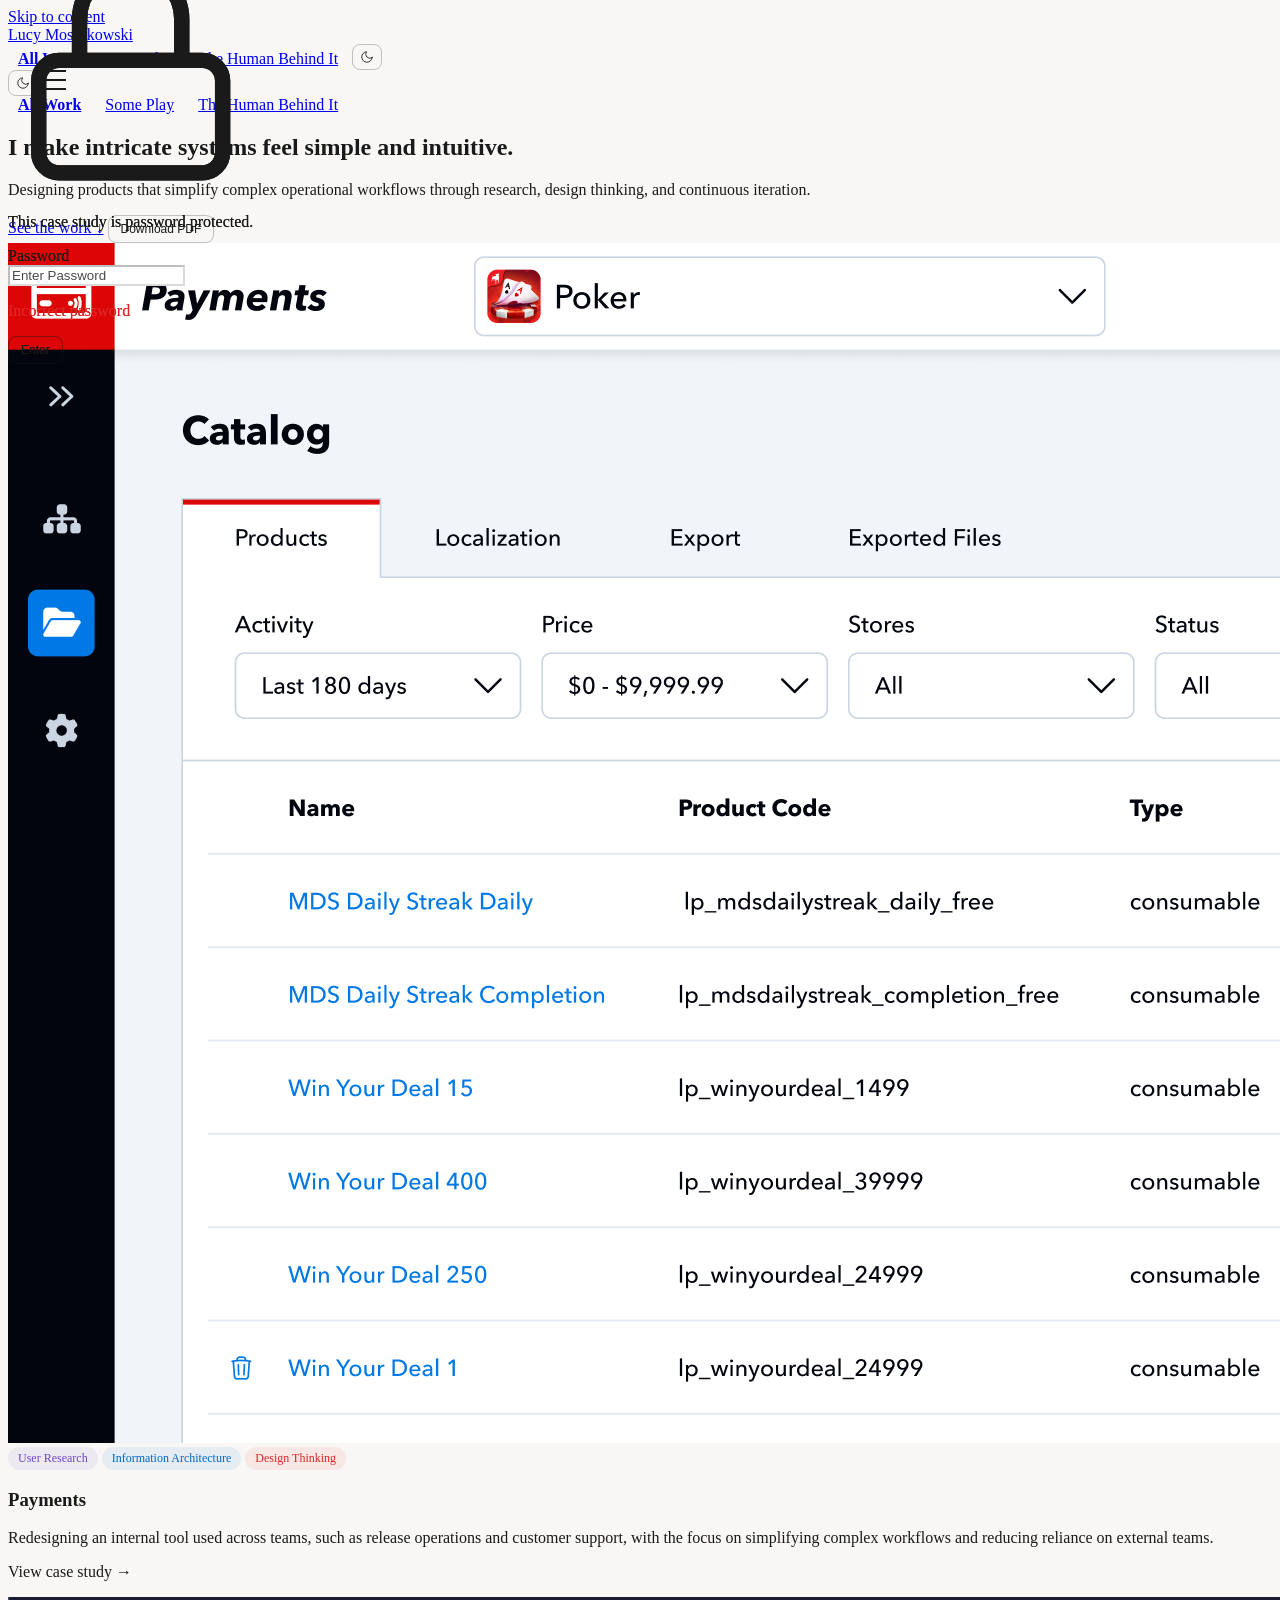
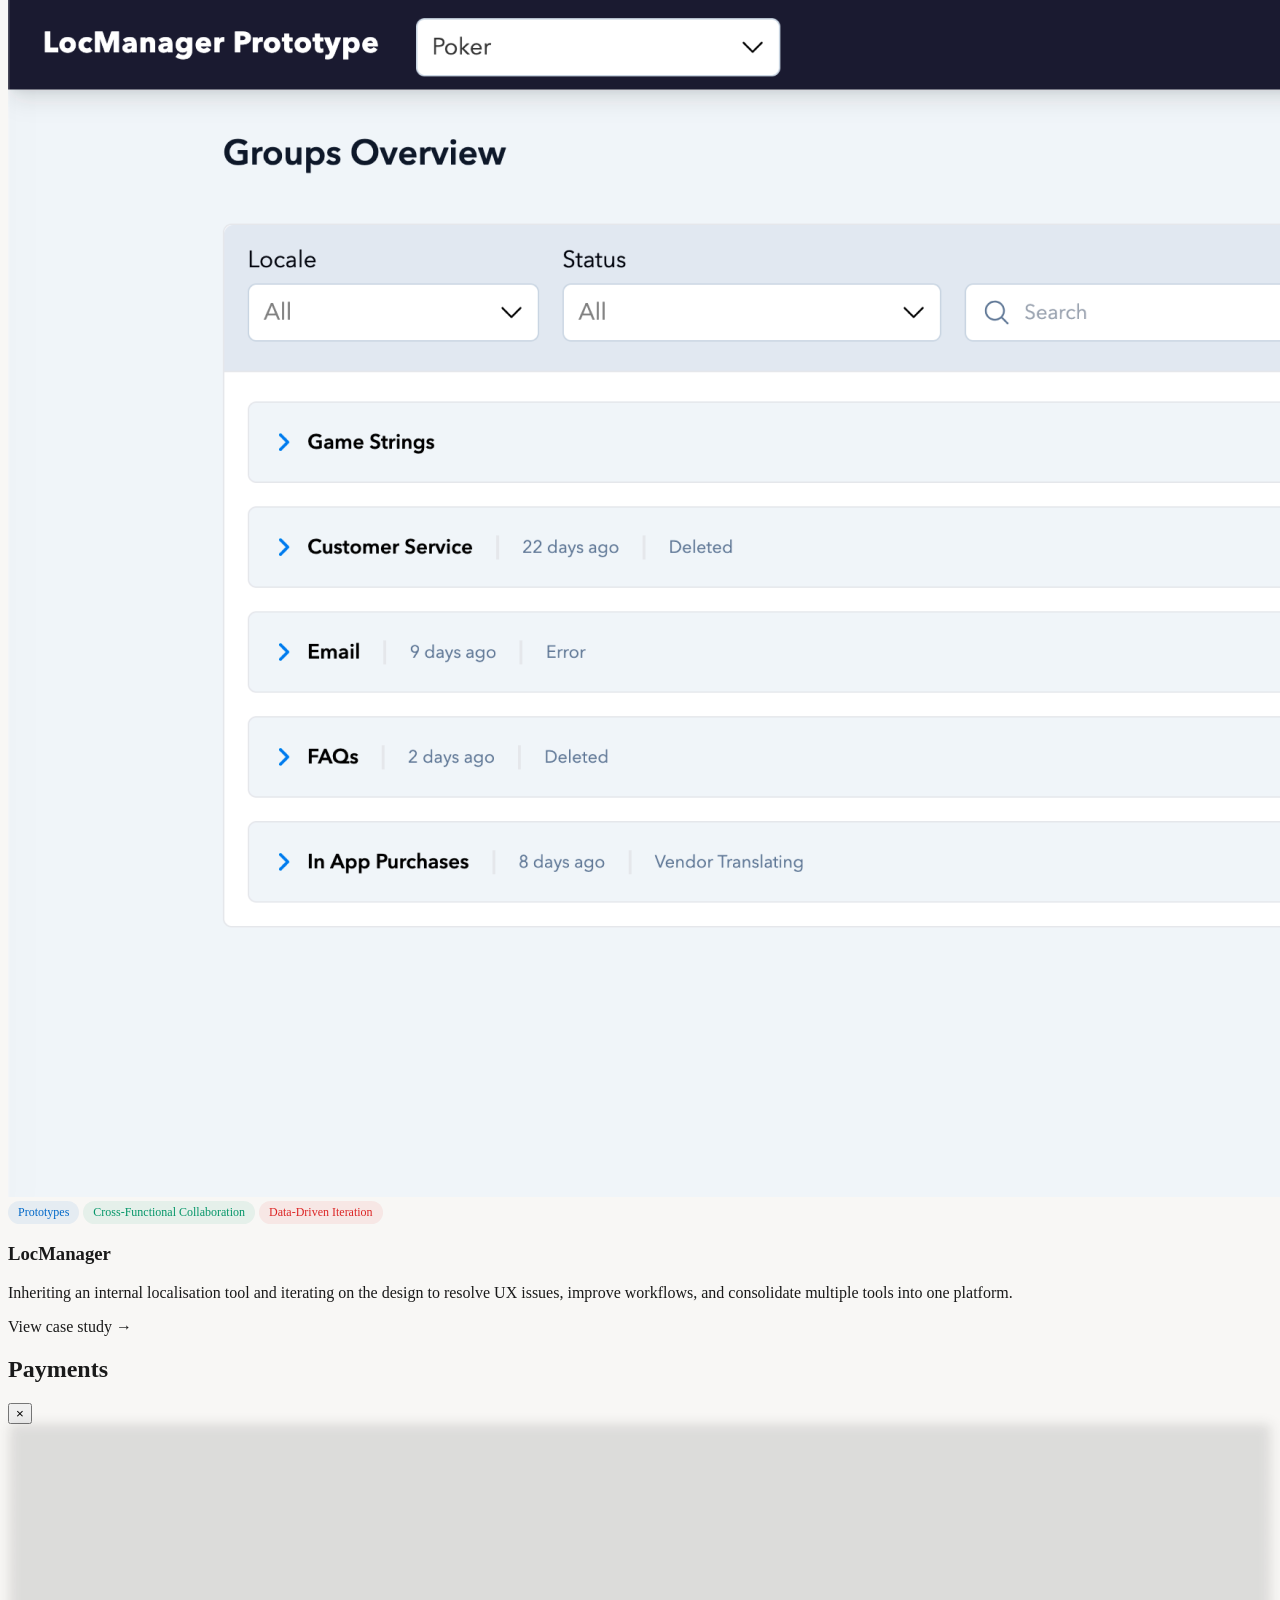
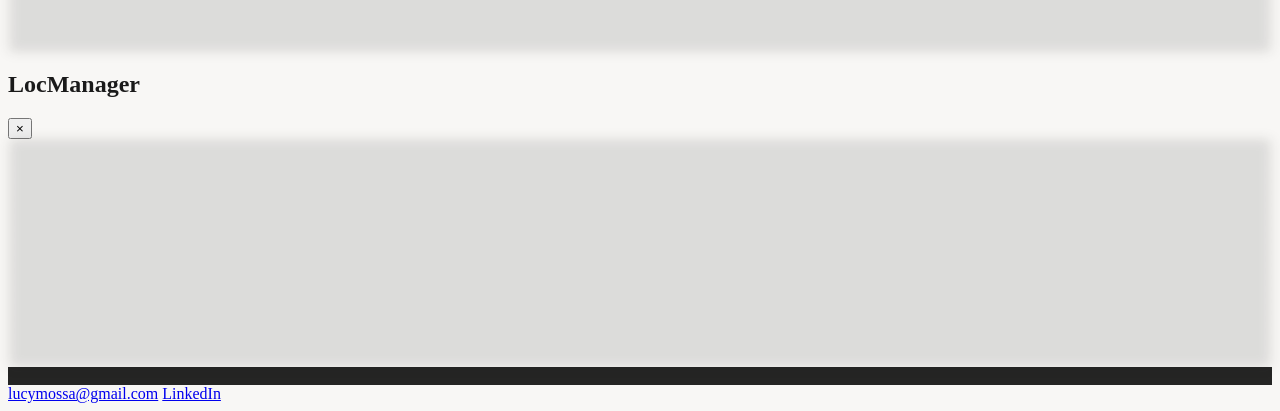
==== commit 0aa0f63b: "Small update to language used" ====
--- a/index.html
+++ b/index.html
@@ -201,10 +201,12 @@
             <p class="text-sm text-ink-muted mb-4">This case study is password protected.</p>
             <form onsubmit="return unlockCaseStudy(event, 'modal-3')" class="flex gap-2">
               <label for="pw-modal-3" class="sr-only">Password</label>
-              <input id="pw-modal-3" type="password" placeholder="Enter Password" autocomplete="off" class="pw-input flex-1 px-3 py-2 text-sm border rounded-lg bg-transparent text-ink placeholder:text-ink-light focus:outline-none">
-              <button type="submit" class="btn-outline">Enter</button>
+              <div class="flex-1 flex flex-col">
+                <input id="pw-modal-3" type="password" placeholder="Enter Password" autocomplete="off" class="pw-input px-3 py-2 text-sm border rounded-lg bg-transparent text-ink placeholder:text-ink-light focus:outline-none">
+                <p class="pw-error text-sm mt-3 hidden text-center" style="color:#DC2626;">Incorrect password</p>
+              </div>
+              <button type="submit" class="btn-outline self-start">Enter</button>
             </form>
-            <p class="pw-error text-sm mt-3 hidden" style="color:#DC2626;">Incorrect password</p>
           </div>
         </div>
       </div>
@@ -284,10 +286,12 @@
             <p class="text-sm text-ink-muted mb-4">This case study is password protected.</p>
             <form onsubmit="return unlockCaseStudy(event, 'modal-2')" class="flex gap-2">
               <label for="pw-modal-2" class="sr-only">Password</label>
-              <input id="pw-modal-2" type="password" placeholder="Enter Password" autocomplete="off" class="pw-input flex-1 px-3 py-2 text-sm border rounded-lg bg-transparent text-ink placeholder:text-ink-light focus:outline-none">
-              <button type="submit" class="btn-outline">Enter</button>
+              <div class="flex-1 flex flex-col">
+                <input id="pw-modal-2" type="password" placeholder="Enter Password" autocomplete="off" class="pw-input px-3 py-2 text-sm border rounded-lg bg-transparent text-ink placeholder:text-ink-light focus:outline-none">
+                <p class="pw-error text-sm mt-3 hidden text-center" style="color:#DC2626;">Incorrect password</p>
+              </div>
+              <button type="submit" class="btn-outline self-start">Enter</button>
             </form>
-            <p class="pw-error text-sm mt-3 hidden" style="color:#DC2626;">Incorrect password</p>
           </div>
         </div>
       </div>
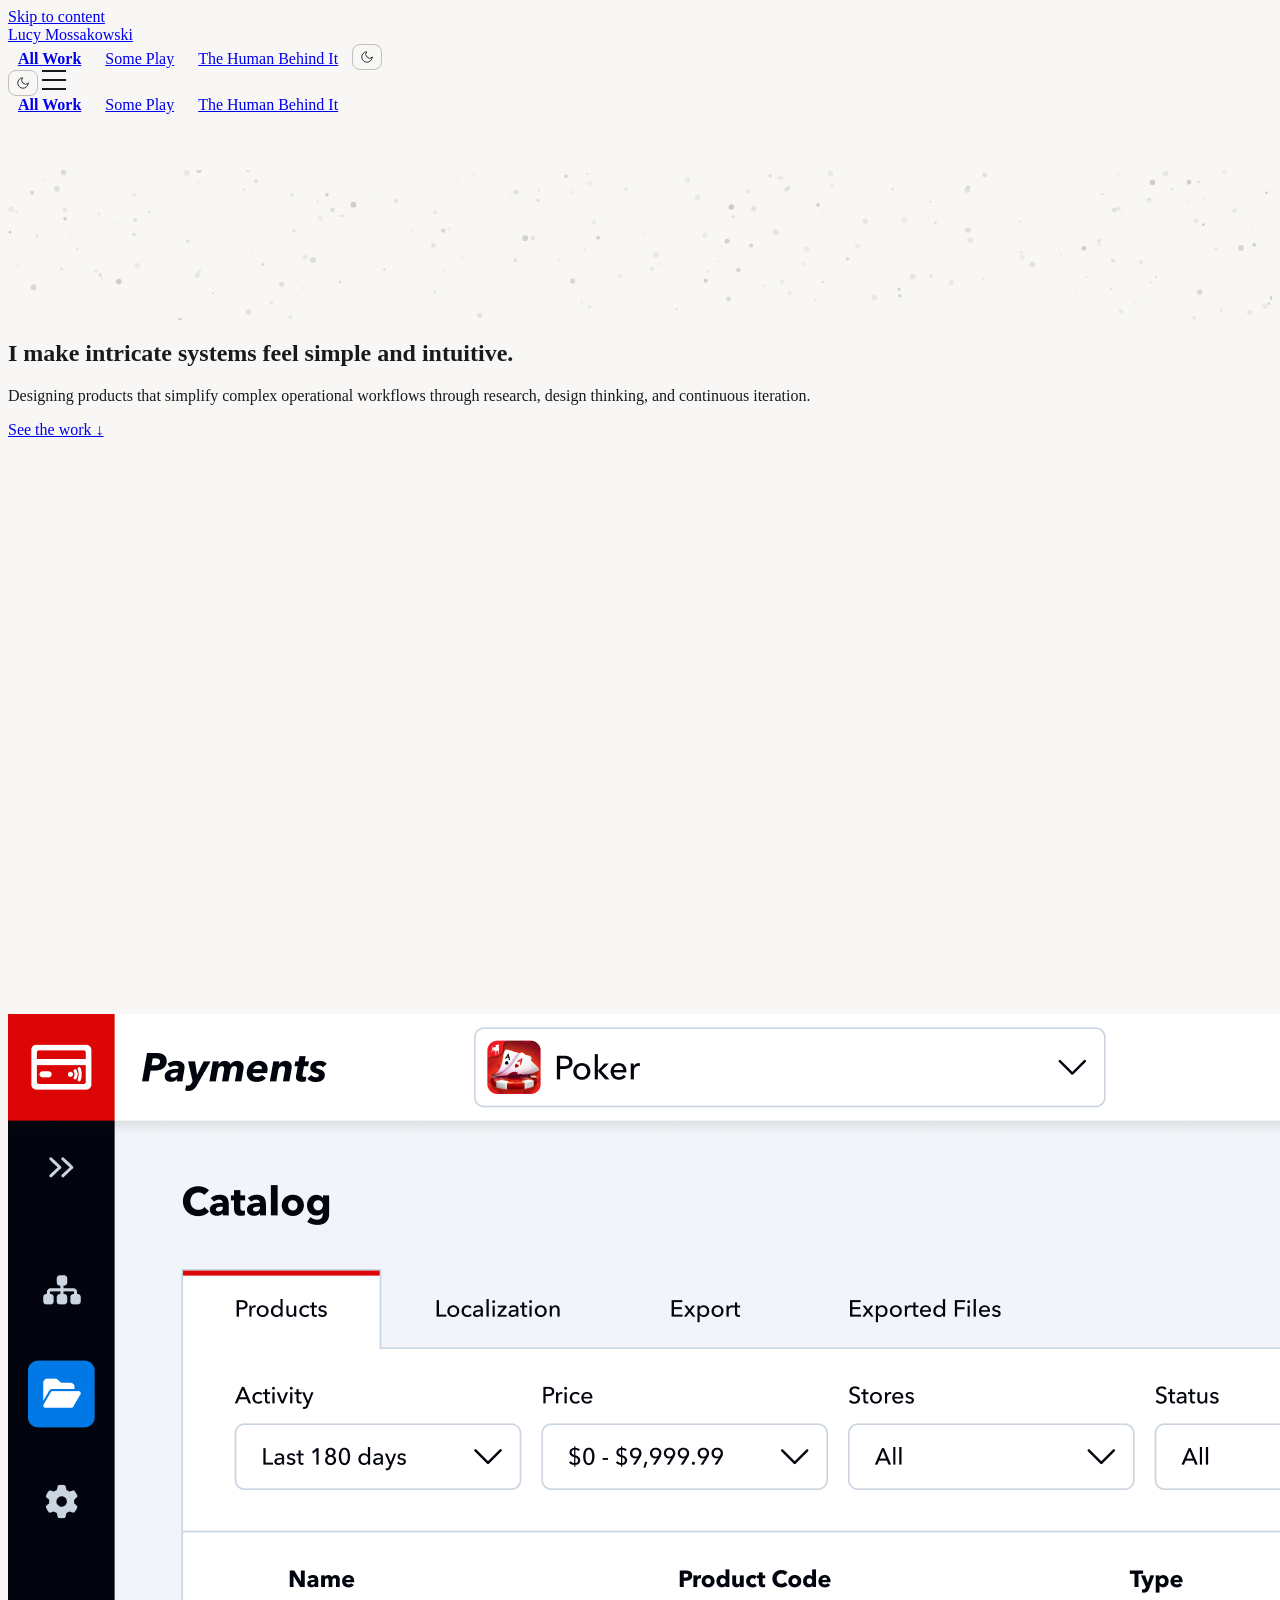
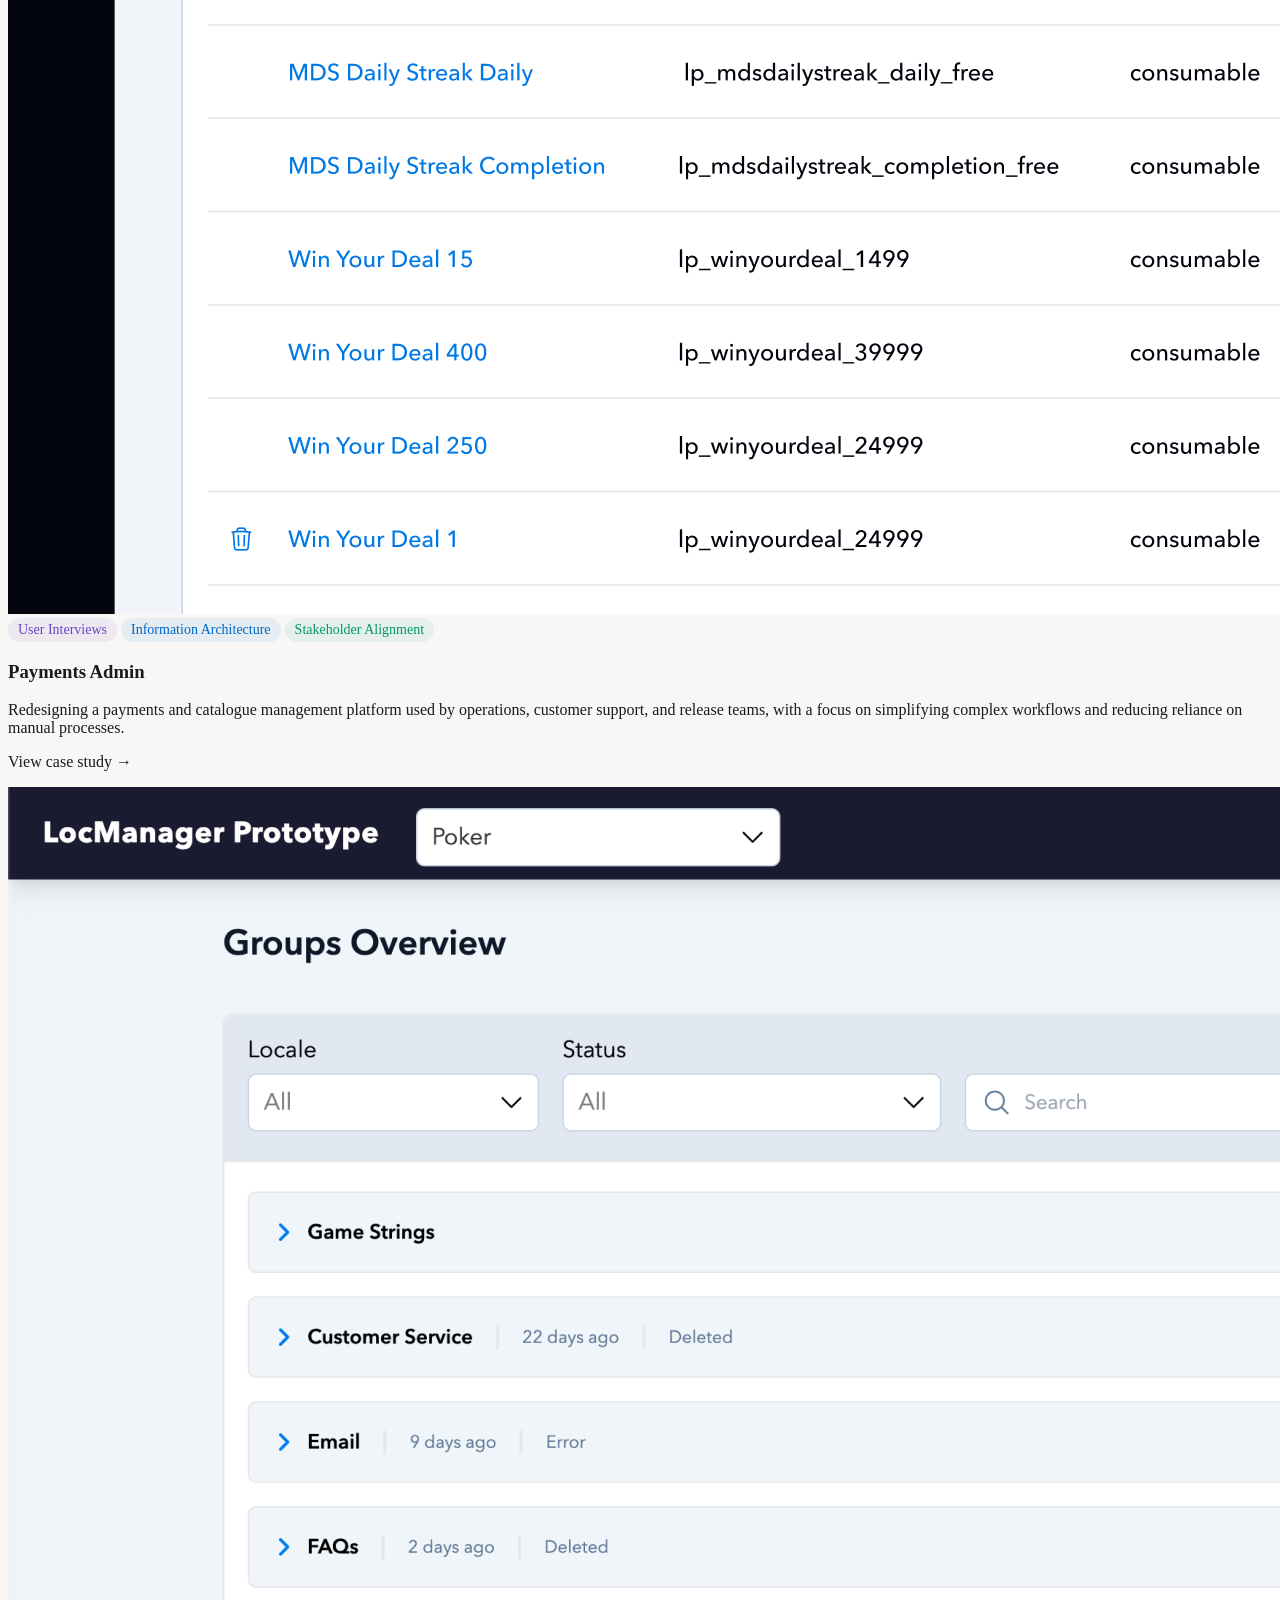
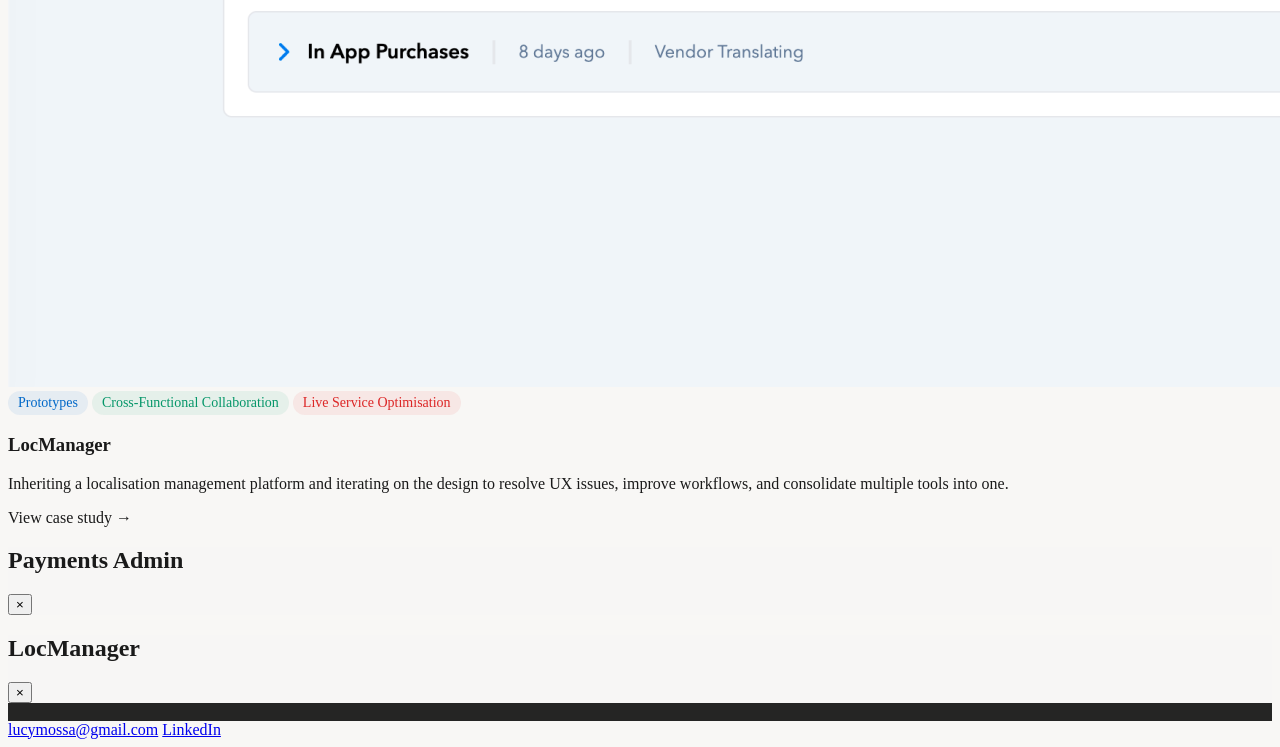
==== commit 179fe3db: "Updated design, case studies; password removed, polishes" ====
--- a/index.html
+++ b/index.html
@@ -3,7 +3,11 @@
 <head>
   <meta charset="UTF-8">
   <meta name="viewport" content="width=device-width, initial-scale=1.0">
-  <title>Lucy Mossakowski</title>
+  <title>Lucy Mossakowski — Product Designer</title>
+  <meta name="description" content="Portfolio of Lucy Mossakowski, Senior Product Designer specialising in complex operational tools and workflows.">
+  <meta property="og:title" content="Lucy Mossakowski — Product Designer">
+  <meta property="og:description" content="Senior Product Designer specialising in complex operational tools and workflows.">
+  <meta property="og:type" content="website">
   <link rel="icon" type="image/svg+xml" href="favicon.svg">
   <script src="https://cdn.tailwindcss.com"></script>
   <script>
@@ -40,12 +44,6 @@
     }
     .case-img { cursor: zoom-in; transition: opacity 0.15s; }
     .case-img:hover { opacity: 0.85; }
-
-    /* Placeholder content for locked modals */
-    .placeholder-block { border-radius: 0.75rem; background: var(--ink); opacity: 0.1; }
-    .placeholder-text { border-radius: 0.375rem; background: var(--ink); opacity: 0.12; height: 0.75rem; }
-    .dark .placeholder-block { opacity: 0.07; }
-    .dark .placeholder-text { opacity: 0.09; }
   </style>
 </head>
 <body class="bg-surface text-ink font-sans antialiased">
@@ -56,7 +54,7 @@
   <!-- Nav -->
   <nav class="fixed top-0 inset-x-0 z-50 bg-surface/80 backdrop-blur border-b border-ink/5 px-6" aria-label="Main navigation">
     <div class="max-w-6xl mx-auto flex items-center justify-between h-14">
-      <a href="index.html" class="text-sm font-semibold tracking-tight text-ink">Lucy Mossakowski</a>
+      <a href="index.html" class="font-semibold uppercase tracking-widest text-ink-muted">Lucy Mossakowski</a>
       <div class="hidden md:flex items-center gap-6 text-sm text-ink-muted">
         <a href="index.html" class="nav-link text-ink" aria-current="page">All Work</a>
         <a href="play.html" class="nav-link hover:text-ink transition">Some Play</a>
@@ -65,7 +63,7 @@
       </div>
       <div class="flex md:hidden items-center gap-3">
         <button class="theme-toggle" onclick="toggleTheme()" aria-label="Toggle dark mode"></button>
-        <button class="hamburger" onclick="this.classList.toggle('open');document.getElementById('mobile-menu').classList.toggle('hidden')" aria-label="Toggle menu" aria-expanded="false">
+        <button class="hamburger" onclick="this.classList.toggle('open');document.getElementById('mobile-menu').classList.toggle('hidden');this.setAttribute('aria-expanded', this.classList.contains('open') ? 'true' : 'false')" aria-label="Toggle menu" aria-expanded="false">
         <span></span><span></span><span></span>
       </button>
       </div>
@@ -80,40 +78,40 @@
   </div>
 
   <!-- Hero -->
-  <section class="min-h-screen flex items-center px-6">
-    <div class="max-w-3xl mx-auto">
-      <h1 class="text-5xl md:text-7xl font-bold tracking-tight leading-tight text-ink">I make intricate systems feel simple and intuitive.</h1>
+  <section class="relative flex items-center px-6 overflow-hidden bg-surface" style="margin-top:3.5rem;min-height:calc(100vh - 3.5rem);">
+    <canvas id="hero-canvas" class="absolute inset-0 pointer-events-none" style="display:block;width:100%;height:100%;"></canvas>
+    <div class="relative z-10 max-w-3xl mx-auto">
+      <h1 class="text-5xl md:text-7xl font-bold tracking-tight leading-tight">I make intricate systems feel simple and intuitive.</h1>
       <p class="mt-6 text-xl text-ink-light max-w-xl leading-relaxed">Designing products that simplify complex operational workflows through research, design thinking, and continuous iteration.</p>
-      <div class="flex justify-center md:justify-start items-center gap-4 mt-10">
+      <div class="flex justify-start items-center gap-4 mt-10">
         <a href="#work" class="no-print inline-flex items-center gap-2 text-sm font-medium text-brand hover:underline">See the work ↓</a>
-        <button onclick="window.print()" class="no-print btn-outline">Download PDF</button>
       </div>
     </div>
   </section>
 
   <!-- All Work -->
-  <section id="work" class="px-6 pb-10">
+  <section id="work" class="px-6 pt-16 pb-10">
     <div class="max-w-6xl mx-auto">
 
       <!-- Project 1: Payments -->
-      <div class="project-card grid md:grid-cols-2 gap-6 md:gap-12 items-center mb-24 cursor-pointer group" onclick="openModal('modal-3')" role="button" tabindex="0" aria-label="View Payments case study" onkeydown="if(event.key==='Enter')openModal('modal-3')">
+      <div class="project-card grid md:grid-cols-2 gap-6 md:gap-12 items-center mb-24 cursor-pointer group" onclick="openModal('modal-3')" role="button" tabindex="0" aria-label="View Payments Admin case study" onkeydown="if(event.key==='Enter'||event.key===' '){event.preventDefault();openModal('modal-3');}">
         <div class="rounded-xl overflow-hidden bg-ink/5 group-hover:shadow-lg transition-shadow">
           <img src="images/payments-hero.png" alt="Payments project preview" class="w-full group-hover:scale-[1.02] transition-transform duration-500">
         </div>
         <div>
           <div class="flex flex-wrap gap-2 mb-4">
-            <span class="tag text-center" style="background:#6B46C114;color:#6B46C1;">User Research</span>
+            <span class="tag text-center" style="background:#6B46C114;color:#6B46C1;">User Interviews</span>
             <span class="tag text-center" style="background:#0068C814;color:#0068C8;">Information Architecture</span>
-            <span class="tag text-center" style="background:#DC262614;color:#DC2626;">Design Thinking</span>
+            <span class="tag text-center" style="background:#05966914;color:#059669;">Stakeholder Alignment</span>
           </div>
-          <h3 class="text-2xl font-bold">Payments</h3>
-          <p class="text-ink-light mt-3 leading-relaxed">Redesigning an internal tool used across teams, such as release operations and customer support, with the focus on simplifying complex workflows and reducing reliance on external teams.</p>
+          <h3 class="text-2xl font-bold">Payments Admin</h3>
+          <p class="text-ink-light mt-3 leading-relaxed">Redesigning a payments and catalogue management platform used by operations, customer support, and release teams, with a focus on simplifying complex workflows and reducing reliance on manual processes.</p>
           <p class="text-sm font-medium text-brand mt-4 group-hover:underline">View case study →</p>
         </div>
       </div>
 
       <!-- Project 2: LocManager -->
-      <div class="project-card grid md:grid-cols-2 gap-6 md:gap-12 items-center cursor-pointer group" onclick="openModal('modal-2')" role="button" tabindex="0" aria-label="View LocManager case study" onkeydown="if(event.key==='Enter')openModal('modal-2')">
+      <div class="project-card grid md:grid-cols-2 gap-6 md:gap-12 items-center cursor-pointer group" onclick="openModal('modal-2')" role="button" tabindex="0" aria-label="View LocManager case study" onkeydown="if(event.key==='Enter'||event.key===' '){event.preventDefault();openModal('modal-2');}">
         <div class="md:order-2 rounded-xl overflow-hidden bg-ink/5 group-hover:shadow-lg transition-shadow">
           <img src="images/locmanager-hero.png" alt="LocManager project preview" class="w-full group-hover:scale-[1.02] transition-transform duration-500">
         </div>
@@ -121,10 +119,10 @@
           <div class="flex flex-wrap gap-2 mb-4">
             <span class="tag text-center" style="background:#0068C814;color:#0068C8;">Prototypes</span>
             <span class="tag text-center" style="background:#05966914;color:#059669;">Cross-Functional Collaboration</span>
-            <span class="tag text-center" style="background:#DC262614;color:#DC2626;">Data-Driven Iteration</span>
+            <span class="tag text-center" style="background:#DC262614;color:#DC2626;">Live Service Optimisation</span>
           </div>
           <h3 class="text-2xl font-bold">LocManager</h3>
-          <p class="text-ink-light mt-3 leading-relaxed">Inheriting an internal localisation tool and iterating on the design to resolve UX issues, improve workflows, and consolidate multiple tools into one platform.</p>
+          <p class="text-ink-light mt-3 leading-relaxed">Inheriting a localisation management platform and iterating on the design to resolve UX issues, improve workflows, and consolidate multiple tools into one.</p>
           <p class="text-sm font-medium text-brand mt-4 group-hover:underline">View case study →</p>
         </div>
       </div>
@@ -133,82 +131,15 @@
   </section>
 
   <!-- Modal 3: Payments -->
-  <div id="modal-3" class="fixed inset-0 z-[100] hidden" role="dialog" aria-modal="true" aria-label="Payments case study">
+  <div id="modal-3" class="fixed inset-0 z-[100] hidden" role="dialog" aria-modal="true" aria-label="Payments Admin case study">
     <div class="absolute inset-0 bg-black/40 backdrop-blur-sm" onclick="closeModal('modal-3')"></div>
     <div data-modal-panel class="absolute inset-x-0 bottom-0 top-12 rounded-t-xl overflow-y-auto animate-slide-up" style="background:var(--surface);">
       <div data-modal-header class="sticky top-0 backdrop-blur border-b border-ink/5 px-6 py-4 flex items-center justify-between z-30" style="background:var(--surface);">
-        <h2 class="font-semibold">Payments</h2>
+        <h2 class="text-2xl font-bold">Payments Admin</h2>
         <button onclick="closeModal('modal-3')" aria-label="Close" class="text-ink-muted hover:text-ink text-2xl leading-none">&times;</button>
       </div>
       <div class="max-w-3xl mx-auto px-6 py-12">
         <div data-case-content></div>
-      </div>
-      <div data-case-lock class="relative">
-        <!-- Blurred placeholder skeleton — in normal flow so it creates scroll height -->
-        <div style="filter:blur(6px);-webkit-filter:blur(6px);pointer-events:none;" aria-hidden="true">
-          <div class="max-w-3xl mx-auto px-6 py-12">
-            <!-- Hero image -->
-            <div class="placeholder-block w-full h-64 mb-4"></div>
-            <div class="placeholder-text w-48 mb-10"></div>
-            <!-- Problem section -->
-            <div class="placeholder-text w-24 mb-3"></div>
-            <div class="placeholder-text w-full mb-2"></div>
-            <div class="placeholder-text w-full mb-2"></div>
-            <div class="placeholder-text w-3/4 mb-4"></div>
-            <div class="placeholder-text w-full mb-2"></div>
-            <div class="placeholder-text w-5/6 mb-10"></div>
-            <!-- Process section -->
-            <div class="placeholder-text w-24 mb-3"></div>
-            <div class="space-y-3 mb-10">
-              <div class="placeholder-block w-full h-20"></div>
-              <div class="placeholder-block w-full h-20"></div>
-              <div class="placeholder-block w-full h-20"></div>
-            </div>
-            <!-- What users said -->
-            <div class="placeholder-text w-32 mb-3"></div>
-            <div class="placeholder-block w-full h-56 mb-10"></div>
-            <!-- Solution section -->
-            <div class="placeholder-text w-24 mb-3"></div>
-            <div class="grid grid-cols-2 gap-4 mb-4">
-              <div class="placeholder-block h-48"></div>
-              <div class="placeholder-block h-48"></div>
-            </div>
-            <div class="placeholder-text w-full mb-2"></div>
-            <div class="placeholder-text w-full mb-2"></div>
-            <div class="placeholder-text w-3/4 mb-4"></div>
-            <div class="placeholder-block w-full h-64 mb-10"></div>
-            <!-- Outcome section -->
-            <div class="placeholder-text w-24 mb-3"></div>
-            <div class="placeholder-block w-full h-20 mb-3"></div>
-            <div class="space-y-3 mb-10">
-              <div class="placeholder-block w-full h-16"></div>
-              <div class="placeholder-block w-full h-16"></div>
-            </div>
-            <!-- Reflection section -->
-            <div class="placeholder-text w-24 mb-3"></div>
-            <div class="placeholder-text w-full mb-2"></div>
-            <div class="placeholder-text w-full mb-2"></div>
-            <div class="placeholder-text w-full mb-2"></div>
-            <div class="placeholder-text w-2/3 mb-8"></div>
-          </div>
-        </div>
-        <!-- Password overlay — fixed to modal viewport, shifted up 100px -->
-        <div class="absolute inset-0 flex items-center justify-center z-20" style="position:fixed;top:3rem;bottom:0;">
-          <div class="text-center max-w-xs w-full px-6" style="margin-top:-100px;">
-            <div class="inline-flex items-center justify-center w-10 h-10 rounded-full bg-ink/5 mb-4">
-              <svg class="w-5 h-5 text-ink-muted" fill="none" viewBox="0 0 24 24" stroke="currentColor" stroke-width="1.5"><rect x="3" y="11" width="18" height="11" rx="2"/><path d="M7 11V7a5 5 0 0 1 10 0v4"/></svg>
-            </div>
-            <p class="text-sm text-ink-muted mb-4">This case study is password protected.</p>
-            <form onsubmit="return unlockCaseStudy(event, 'modal-3')" class="flex gap-2">
-              <label for="pw-modal-3" class="sr-only">Password</label>
-              <div class="flex-1 flex flex-col">
-                <input id="pw-modal-3" type="password" placeholder="Enter Password" autocomplete="off" class="pw-input px-3 py-2 text-sm border rounded-lg bg-transparent text-ink placeholder:text-ink-light focus:outline-none">
-                <p class="pw-error text-sm mt-3 hidden text-center" style="color:#DC2626;">Incorrect password</p>
-              </div>
-              <button type="submit" class="btn-outline self-start">Enter</button>
-            </form>
-          </div>
-        </div>
       </div>
     </div>
   </div>
@@ -218,82 +149,11 @@
     <div class="absolute inset-0 bg-black/40 backdrop-blur-sm" onclick="closeModal('modal-2')"></div>
     <div data-modal-panel class="absolute inset-x-0 bottom-0 top-12 rounded-t-xl overflow-y-auto animate-slide-up" style="background:var(--surface);">
       <div data-modal-header class="sticky top-0 backdrop-blur border-b border-ink/5 px-6 py-4 flex items-center justify-between z-30" style="background:var(--surface);">
-        <h2 class="font-semibold">LocManager</h2>
+        <h2 class="text-2xl font-bold">LocManager</h2>
         <button onclick="closeModal('modal-2')" aria-label="Close" class="text-ink-muted hover:text-ink text-2xl leading-none">&times;</button>
       </div>
       <div class="max-w-3xl mx-auto px-6 py-12">
         <div data-case-content></div>
-      </div>
-      <div data-case-lock class="relative">
-        <!-- Blurred placeholder skeleton — in normal flow so it creates scroll height -->
-        <div style="filter:blur(6px);-webkit-filter:blur(6px);pointer-events:none;" aria-hidden="true">
-          <div class="max-w-3xl mx-auto px-6 py-12">
-            <!-- Hero image -->
-            <div class="placeholder-block w-full h-64 mb-4"></div>
-            <div class="placeholder-text w-48 mb-10"></div>
-            <!-- Problem section -->
-            <div class="placeholder-text w-24 mb-3"></div>
-            <div class="placeholder-text w-full mb-2"></div>
-            <div class="placeholder-text w-full mb-2"></div>
-            <div class="placeholder-text w-full mb-2"></div>
-            <div class="placeholder-text w-3/4 mb-10"></div>
-            <!-- Process section -->
-            <div class="placeholder-text w-24 mb-3"></div>
-            <div class="space-y-3 mb-10">
-              <div class="placeholder-block w-full h-20"></div>
-              <div class="placeholder-block w-full h-20"></div>
-              <div class="placeholder-block w-full h-20"></div>
-            </div>
-            <div class="placeholder-block w-full h-64 mb-10"></div>
-            <!-- Solution section -->
-            <div class="placeholder-text w-24 mb-3"></div>
-            <div class="placeholder-text w-full mb-2"></div>
-            <div class="placeholder-text w-full mb-2"></div>
-            <div class="placeholder-text w-3/4 mb-10"></div>
-            <!-- Status dropdown -->
-            <div class="placeholder-text w-32 mb-3"></div>
-            <div class="grid grid-cols-2 gap-4 mb-6">
-              <div class="placeholder-block h-48"></div>
-              <div class="placeholder-block h-48"></div>
-            </div>
-            <!-- Notification settings -->
-            <div class="placeholder-text w-36 mb-3"></div>
-            <div class="grid grid-cols-2 gap-4 mb-10">
-              <div class="placeholder-block h-48"></div>
-              <div class="placeholder-block h-48"></div>
-            </div>
-            <!-- Outcome section -->
-            <div class="placeholder-text w-24 mb-3"></div>
-            <div class="placeholder-block w-full h-20 mb-3"></div>
-            <div class="space-y-3 mb-10">
-              <div class="placeholder-block w-full h-16"></div>
-              <div class="placeholder-block w-full h-16"></div>
-            </div>
-            <!-- Reflection section -->
-            <div class="placeholder-text w-24 mb-3"></div>
-            <div class="placeholder-text w-full mb-2"></div>
-            <div class="placeholder-text w-full mb-2"></div>
-            <div class="placeholder-text w-full mb-2"></div>
-            <div class="placeholder-text w-2/3 mb-8"></div>
-          </div>
-        </div>
-        <!-- Password overlay — fixed to modal viewport, shifted up 100px -->
-        <div class="absolute inset-0 flex items-center justify-center z-20" style="position:fixed;top:3rem;bottom:0;">
-          <div class="text-center max-w-xs w-full px-6" style="margin-top:-100px;">
-            <div class="inline-flex items-center justify-center w-10 h-10 rounded-full bg-ink/5 mb-4">
-              <svg class="w-5 h-5 text-ink-muted" fill="none" viewBox="0 0 24 24" stroke="currentColor" stroke-width="1.5"><rect x="3" y="11" width="18" height="11" rx="2"/><path d="M7 11V7a5 5 0 0 1 10 0v4"/></svg>
-            </div>
-            <p class="text-sm text-ink-muted mb-4">This case study is password protected.</p>
-            <form onsubmit="return unlockCaseStudy(event, 'modal-2')" class="flex gap-2">
-              <label for="pw-modal-2" class="sr-only">Password</label>
-              <div class="flex-1 flex flex-col">
-                <input id="pw-modal-2" type="password" placeholder="Enter Password" autocomplete="off" class="pw-input px-3 py-2 text-sm border rounded-lg bg-transparent text-ink placeholder:text-ink-light focus:outline-none">
-                <p class="pw-error text-sm mt-3 hidden text-center" style="color:#DC2626;">Incorrect password</p>
-              </div>
-              <button type="submit" class="btn-outline self-start">Enter</button>
-            </form>
-          </div>
-        </div>
       </div>
     </div>
   </div>
@@ -305,31 +165,92 @@
 
   <!-- Footer -->
   <footer class="border-t border-ink/5 py-8 px-6">
-    <div class="max-w-6xl mx-auto flex justify-center gap-4 text-xs text-ink-muted">
-        <a href="mailto:lucymossa@gmail.com" class="hover:text-ink hover:underline transition">lucymossa@gmail.com</a>
-        <a href="https://www.linkedin.com/in/lucy-mossakowski/" class="hover:text-ink hover:underline transition" target="_blank" rel="noopener noreferrer">LinkedIn</a>
+    <div class="max-w-6xl mx-auto flex justify-center gap-4 text-sm text-ink-muted">
+      <a href="mailto:lucymossa@gmail.com" class="hover:text-ink hover:underline transition">lucymossa@gmail.com</a>
+      <a href="https://www.linkedin.com/in/lucy-mossakowski/" class="hover:text-ink hover:underline transition" target="_blank" rel="noopener noreferrer">LinkedIn</a>
     </div>
   </footer>
 
   <script src="case-studies.js"></script>
   <script>
-    // Password config (same salt/hash as before)
-    var SALT = '852b229267504da2d39ffcc37e5b2fc6';
-    var HASH = '2fb809dd8097ba5fac28c02ee48355fbf079c3b386ad2e124f0e301d3f220a2e';
-    var AUTH_KEY = 'portfolio-auth';
-
-    function isAuthenticated() {
-      return sessionStorage.getItem(AUTH_KEY) === HASH;
-    }
-
+  (function() {
+    var canvas = document.getElementById('hero-canvas');
+    var ctx = canvas.getContext('2d');
+    var dots = [];
+    var DOT_COUNT = 220;
+
+    function dark() { return document.documentElement.classList.contains('dark'); }
+    function palette() { return dark() ? ['#FFFFFF', '#808080'] : ['#1A1A1A', '#888888']; }
+    function dotOpacity() { return dark() ? Math.random() * 0.35 + 0.2 : Math.random() * 0.15 + 0.05; }
+
+    function resize() {
+      canvas.width = canvas.offsetWidth;
+      canvas.height = canvas.offsetHeight;
+    }
+
+    function makeDot() {
+      var cols = palette();
+      return {
+        x: Math.random() * canvas.width,
+        y: Math.random() * canvas.height,
+        r: Math.random() * 2.5 + 0.5,
+        dx: (Math.random() - 0.5) * 0.35,
+        dy: (Math.random() - 0.5) * 0.35,
+        opacity: dotOpacity(),
+        colour: cols[Math.floor(Math.random() * cols.length)]
+      };
+    }
+
+    function refreshColours() {
+      var cols = palette();
+      for (var i = 0; i < dots.length; i++) {
+        dots[i].colour = cols[Math.floor(Math.random() * cols.length)];
+        dots[i].opacity = dotOpacity();
+      }
+    }
+
+    function init() {
+      resize();
+      dots = [];
+      for (var i = 0; i < DOT_COUNT; i++) dots.push(makeDot());
+    }
+
+    window.addEventListener('resize', resize);
+
+    var _origToggle = window.toggleTheme;
+    window.toggleTheme = function() {
+      _origToggle();
+      refreshColours();
+    };
+
+    function animate() {
+      requestAnimationFrame(animate);
+      ctx.clearRect(0, 0, canvas.width, canvas.height);
+      for (var i = 0; i < dots.length; i++) {
+        var d = dots[i];
+        d.x += d.dx;
+        d.y += d.dy;
+        if (d.x + d.r > canvas.width || d.x - d.r < 0) d.dx = -d.dx;
+        if (d.y + d.r > canvas.height || d.y - d.r < 0) d.dy = -d.dy;
+        ctx.beginPath();
+        ctx.arc(d.x, d.y, d.r, 0, Math.PI * 2);
+        ctx.globalAlpha = d.opacity;
+        ctx.fillStyle = d.colour;
+        ctx.fill();
+      }
+      ctx.globalAlpha = 1;
+    }
+
+    init();
+    animate();
+  })();
+  </script>
+  <script>
     function injectContent(modalId) {
       var modal = document.getElementById(modalId);
       var contentEl = modal.querySelector('[data-case-content]');
-      var lockEl = modal.querySelector('[data-case-lock]');
-      if (!lockEl) return; // already unlocked
-      if (window.caseStudyContent && window.caseStudyContent[modalId]) {
+      if (contentEl && !contentEl.hasChildNodes() && window.caseStudyContent && window.caseStudyContent[modalId]) {
         contentEl.innerHTML = window.caseStudyContent[modalId];
-        lockEl.remove();
       }
     }
 
@@ -337,42 +258,14 @@
       var modal = document.getElementById(id);
       modal.classList.remove('hidden');
       document.body.style.overflow = 'hidden';
-      if (isAuthenticated()) {
-        injectContent(id);
-      } else {
-        // Focus the password input
-        var input = modal.querySelector('input[type="password"]');
-        if (input) setTimeout(function() { input.focus(); }, 100);
-      }
+      var panel = modal.querySelector('[data-modal-panel]');
+      if (panel) panel.scrollTop = 0;
+      injectContent(id);
     }
 
     function closeModal(id) {
       document.getElementById(id).classList.add('hidden');
       document.body.style.overflow = '';
-    }
-
-    async function unlockCaseStudy(e, modalId) {
-      e.preventDefault();
-      var modal = document.getElementById(modalId);
-      var input = modal.querySelector('input[type="password"]');
-      var error = modal.querySelector('.pw-error');
-      var pw = input.value;
-      var data = new TextEncoder().encode(SALT + pw);
-      var buf = await crypto.subtle.digest('SHA-256', data);
-      var hex = Array.from(new Uint8Array(buf)).map(function(b) { return b.toString(16).padStart(2, '0'); }).join('');
-      if (hex === HASH) {
-        sessionStorage.setItem(AUTH_KEY, HASH);
-        // Unlock this modal and any other open modal
-        injectContent(modalId);
-        document.querySelectorAll('[id^="modal-"]').forEach(function(m) {
-          if (!m.classList.contains('hidden')) injectContent(m.id);
-        });
-      } else {
-        error.classList.remove('hidden');
-        input.value = '';
-        input.focus();
-      }
-      return false;
     }
 
     document.addEventListener('keydown', function(e) {
--- a/styles.css
+++ b/styles.css
@@ -4,7 +4,7 @@
 body { background: var(--surface); color: var(--ink); transition: background 0.2s, color 0.2s; }
 
 /* Tags */
-.tag { display: inline-block; font-size: 0.75rem; font-weight: 500; padding: 0.25rem 0.625rem; border-radius: 9999px; }
+.tag { display: inline-block; font-size: 0.875rem; padding: 0.25rem 0.625rem; border-radius: 9999px; }
 .dark .tag { filter: brightness(1.6); background-color: rgba(255,255,255,0.06) !important; }
 
 /* Hamburger menu */
@@ -18,18 +18,10 @@
 .hamburger.open span:nth-child(3) { top: 9px; transform: rotate(-45deg); }
 
 /* Buttons */
-.btn-outline { display: inline-block; padding: 0.375rem 0.75rem; font-size: 0.75rem; font-weight: 500; border: 1px solid rgba(26,26,26,0.25); border-radius: 0.5rem; background: none; cursor: pointer; color: var(--ink); transition: background 0.2s; }
+.btn-outline { display: inline-block; padding: 0.375rem 0.75rem; font-size: 0.875rem; font-weight: 500; border: 1px solid rgba(26,26,26,0.25); border-radius: 0.5rem; background: none; cursor: pointer; color: var(--ink); transition: background 0.2s; }
 .dark .btn-outline { border-color: rgba(248,247,245,0.2); }
 .btn-outline:hover { background: rgba(26,26,26,0.05); }
 .dark .btn-outline:hover { background: rgba(248,247,245,0.05); }
-
-/* Password input */
-.pw-input { border-color: rgba(26,26,26,0.25); }
-.pw-input:focus { border-color: rgba(26,26,26,0.4); }
-.pw-input::placeholder { color: var(--ink-light); }
-.dark .pw-input { border-color: rgba(248,247,245,0.2); }
-.dark .pw-input:focus { border-color: rgba(248,247,245,0.3); }
-.dark .pw-input::placeholder { color: var(--ink-muted); }
 
 /* Theme toggle */
 .theme-toggle { background: none; border: 1px solid rgba(26,26,26,0.25); border-radius: 0.5rem; cursor: pointer; padding: 5px 7px; line-height: 0; transition: background 0.2s; }
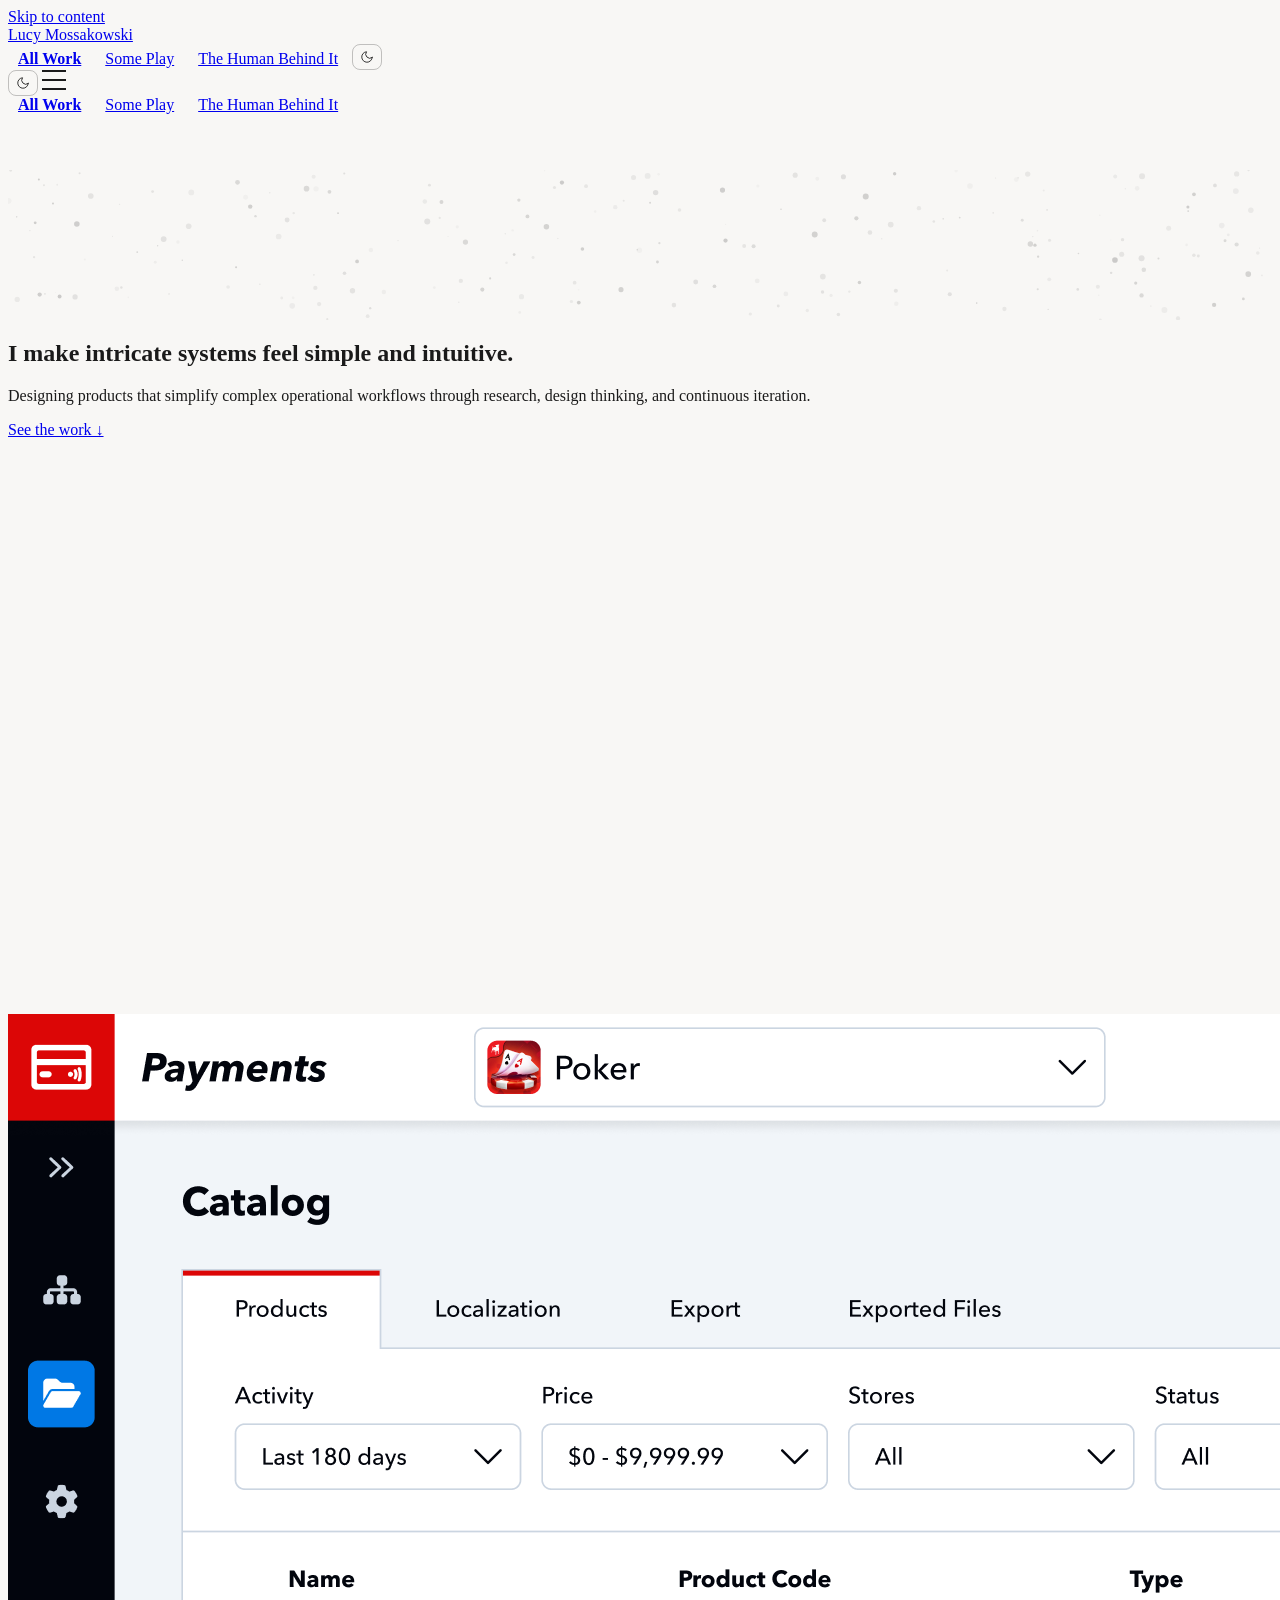
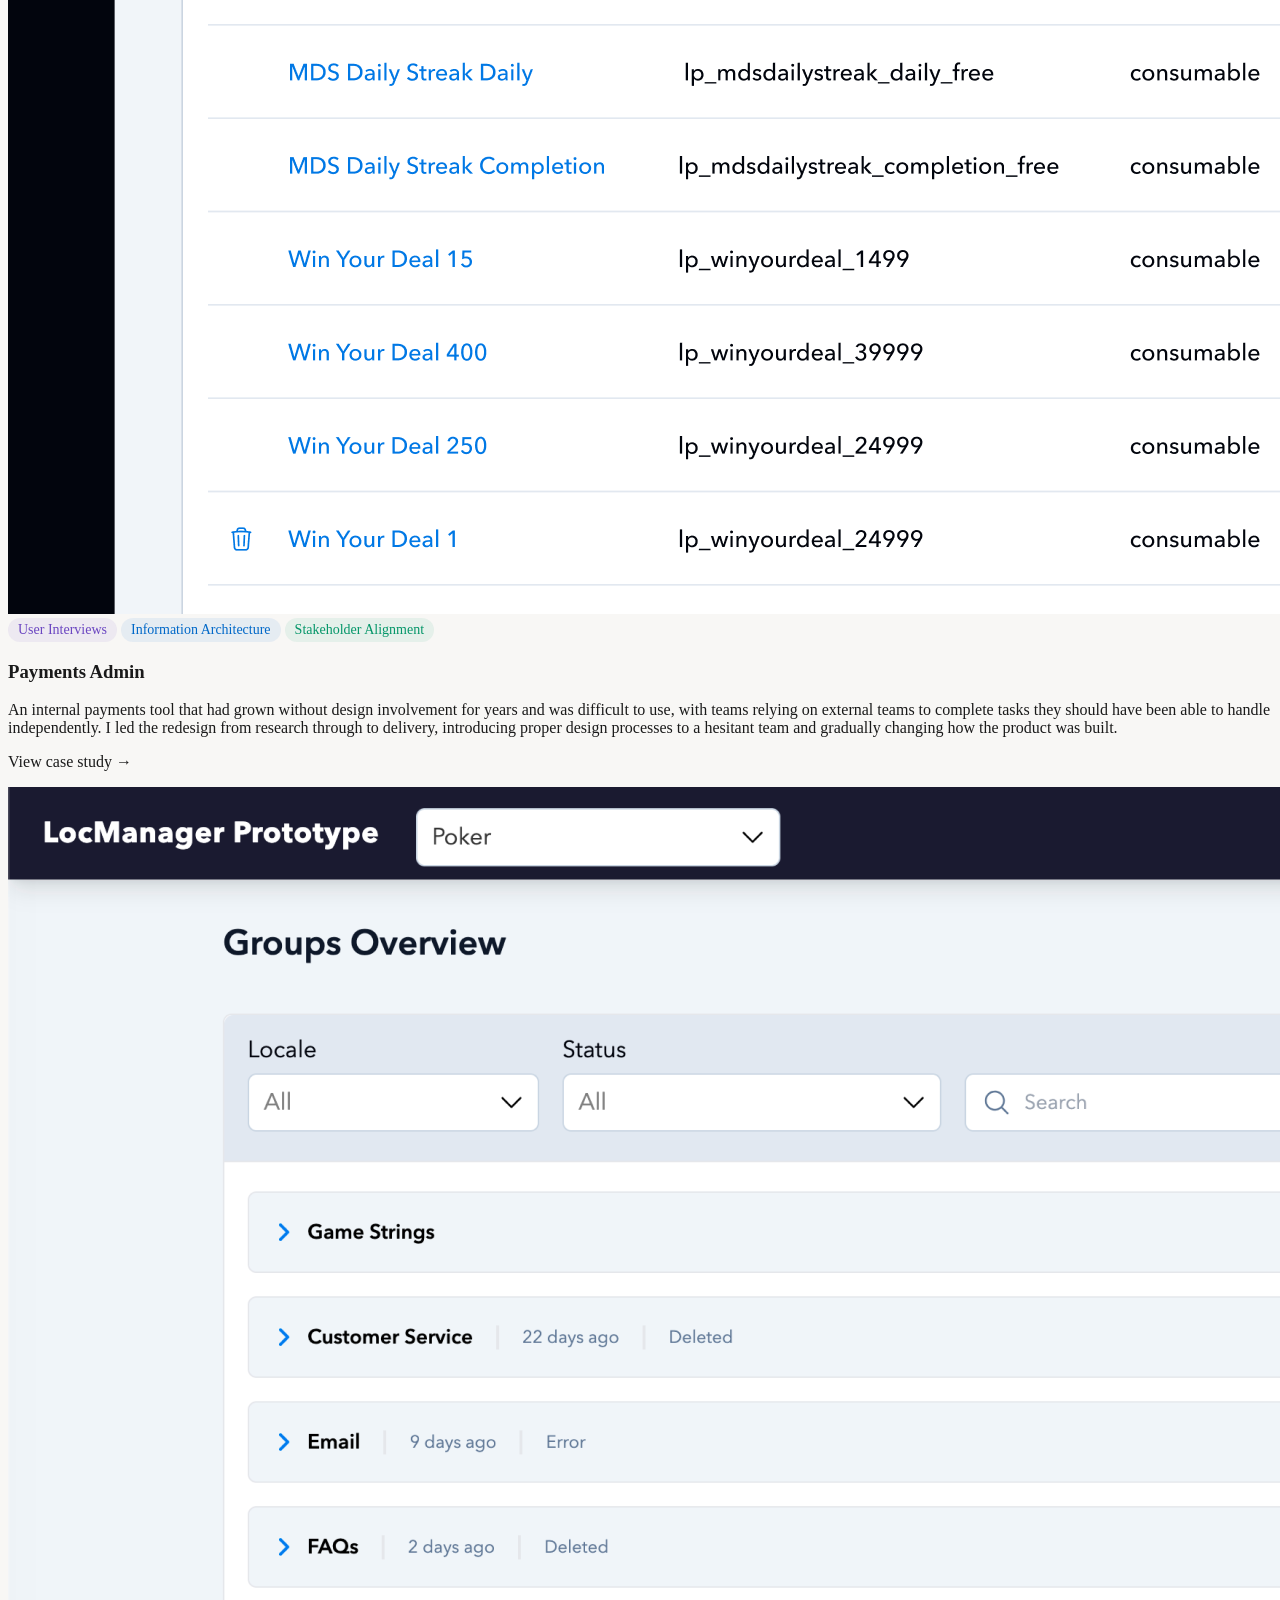
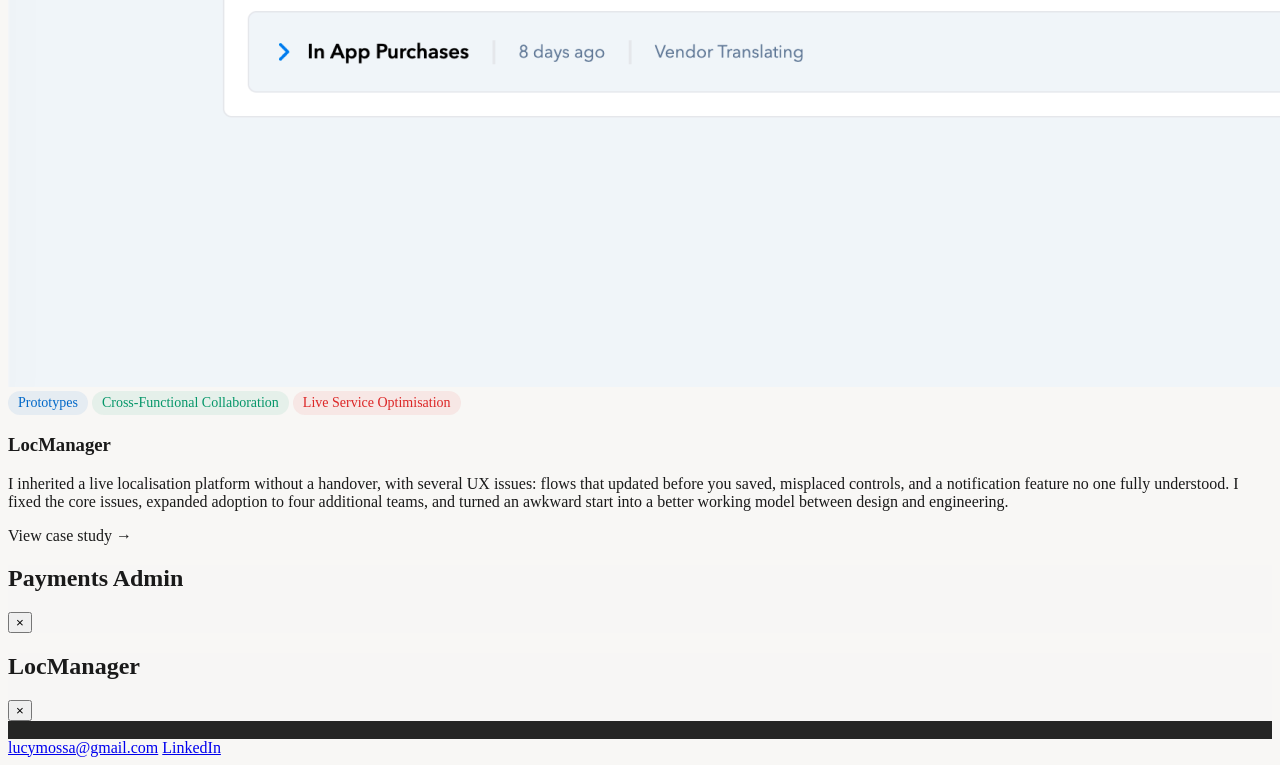
==== commit 5d373578: "updated card text to reflect polished content" ====
--- a/index.html
+++ b/index.html
@@ -105,7 +105,7 @@
             <span class="tag text-center" style="background:#05966914;color:#059669;">Stakeholder Alignment</span>
           </div>
           <h3 class="text-2xl font-bold">Payments Admin</h3>
-          <p class="text-ink-light mt-3 leading-relaxed">Redesigning a payments and catalogue management platform used by operations, customer support, and release teams, with a focus on simplifying complex workflows and reducing reliance on manual processes.</p>
+          <p class="text-ink-light mt-3 leading-relaxed">An internal payments tool that had grown without design involvement for years and was difficult to use, with teams relying on external teams to complete tasks they should have been able to handle independently. I led the redesign from research through to delivery, introducing proper design processes to a hesitant team and gradually changing how the product was built.</p>
           <p class="text-sm font-medium text-brand mt-4 group-hover:underline">View case study →</p>
         </div>
       </div>
@@ -122,7 +122,7 @@
             <span class="tag text-center" style="background:#DC262614;color:#DC2626;">Live Service Optimisation</span>
           </div>
           <h3 class="text-2xl font-bold">LocManager</h3>
-          <p class="text-ink-light mt-3 leading-relaxed">Inheriting a localisation management platform and iterating on the design to resolve UX issues, improve workflows, and consolidate multiple tools into one.</p>
+          <p class="text-ink-light mt-3 leading-relaxed">I inherited a live localisation platform without a handover, with several UX issues: flows that updated before you saved, misplaced controls, and a notification feature no one fully understood. I fixed the core issues, expanded adoption to four additional teams, and turned an awkward start into a better working model between design and engineering.</p>
           <p class="text-sm font-medium text-brand mt-4 group-hover:underline">View case study →</p>
         </div>
       </div>
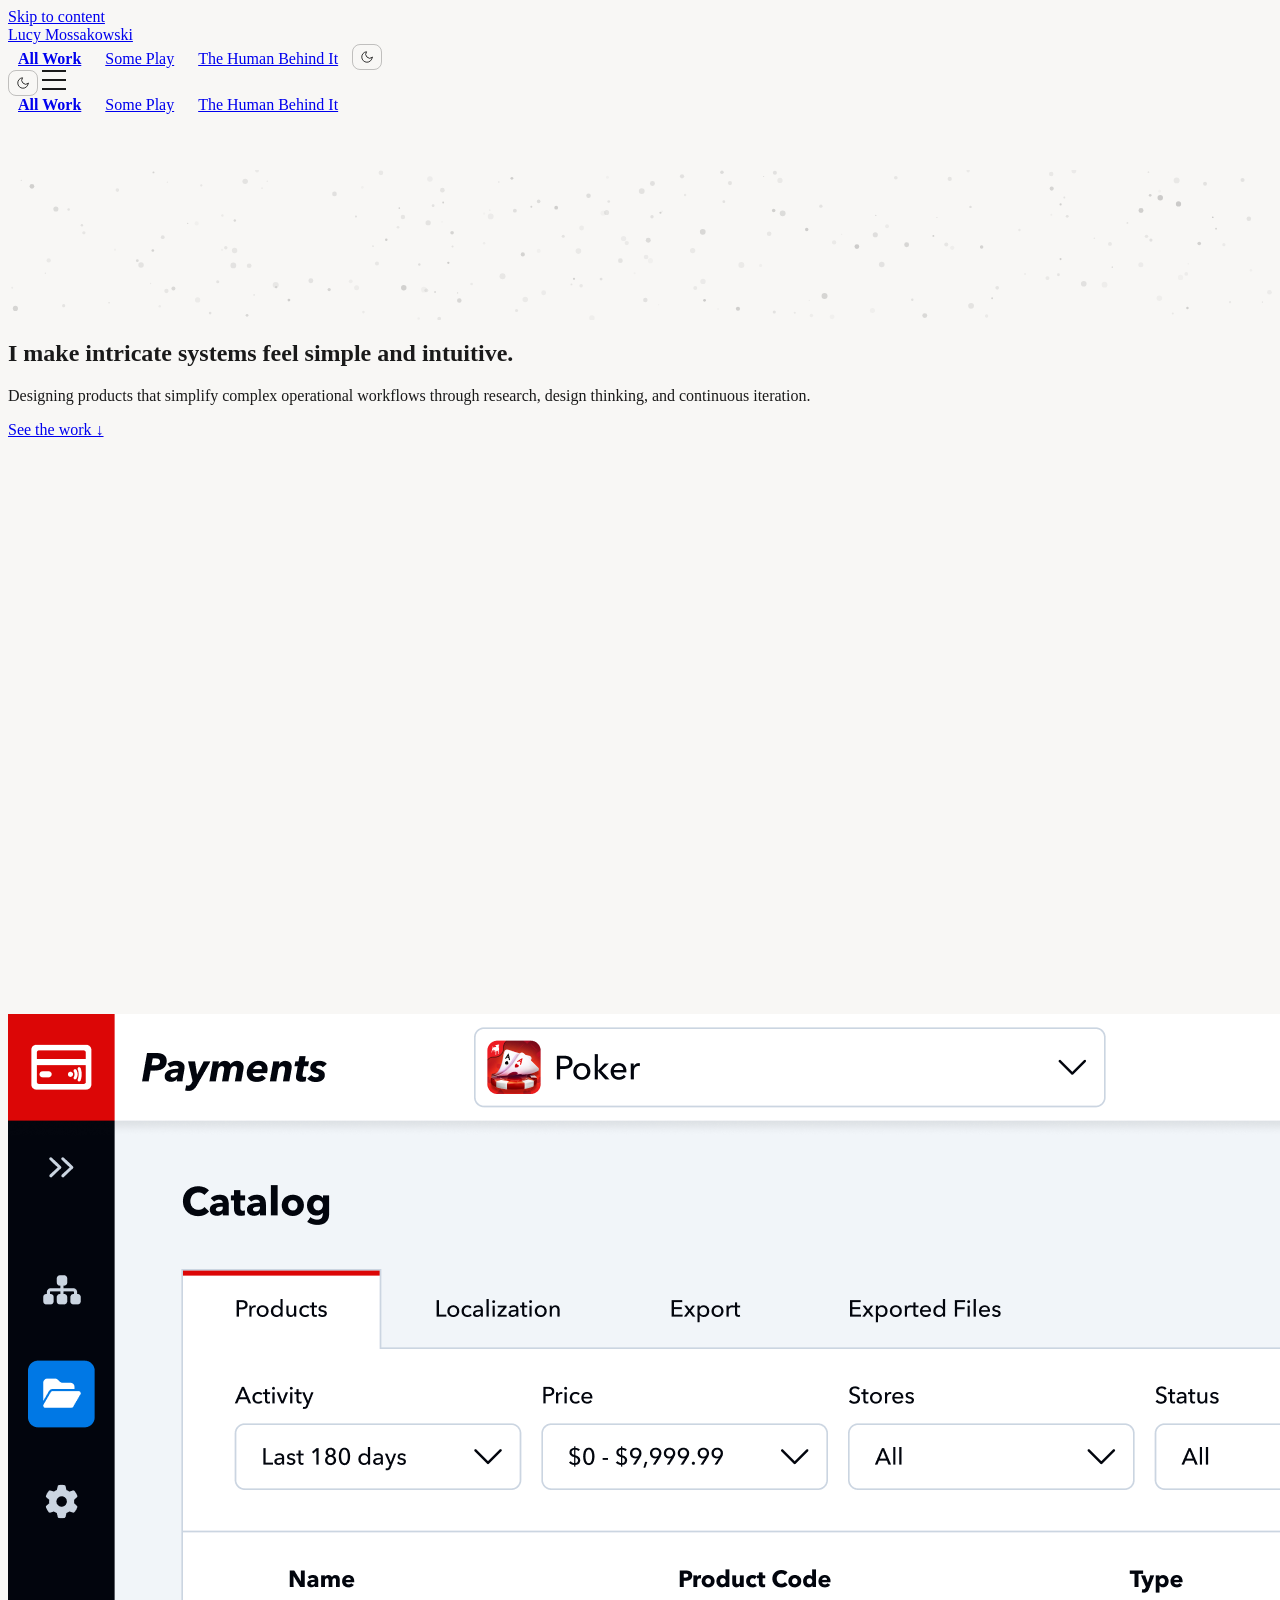
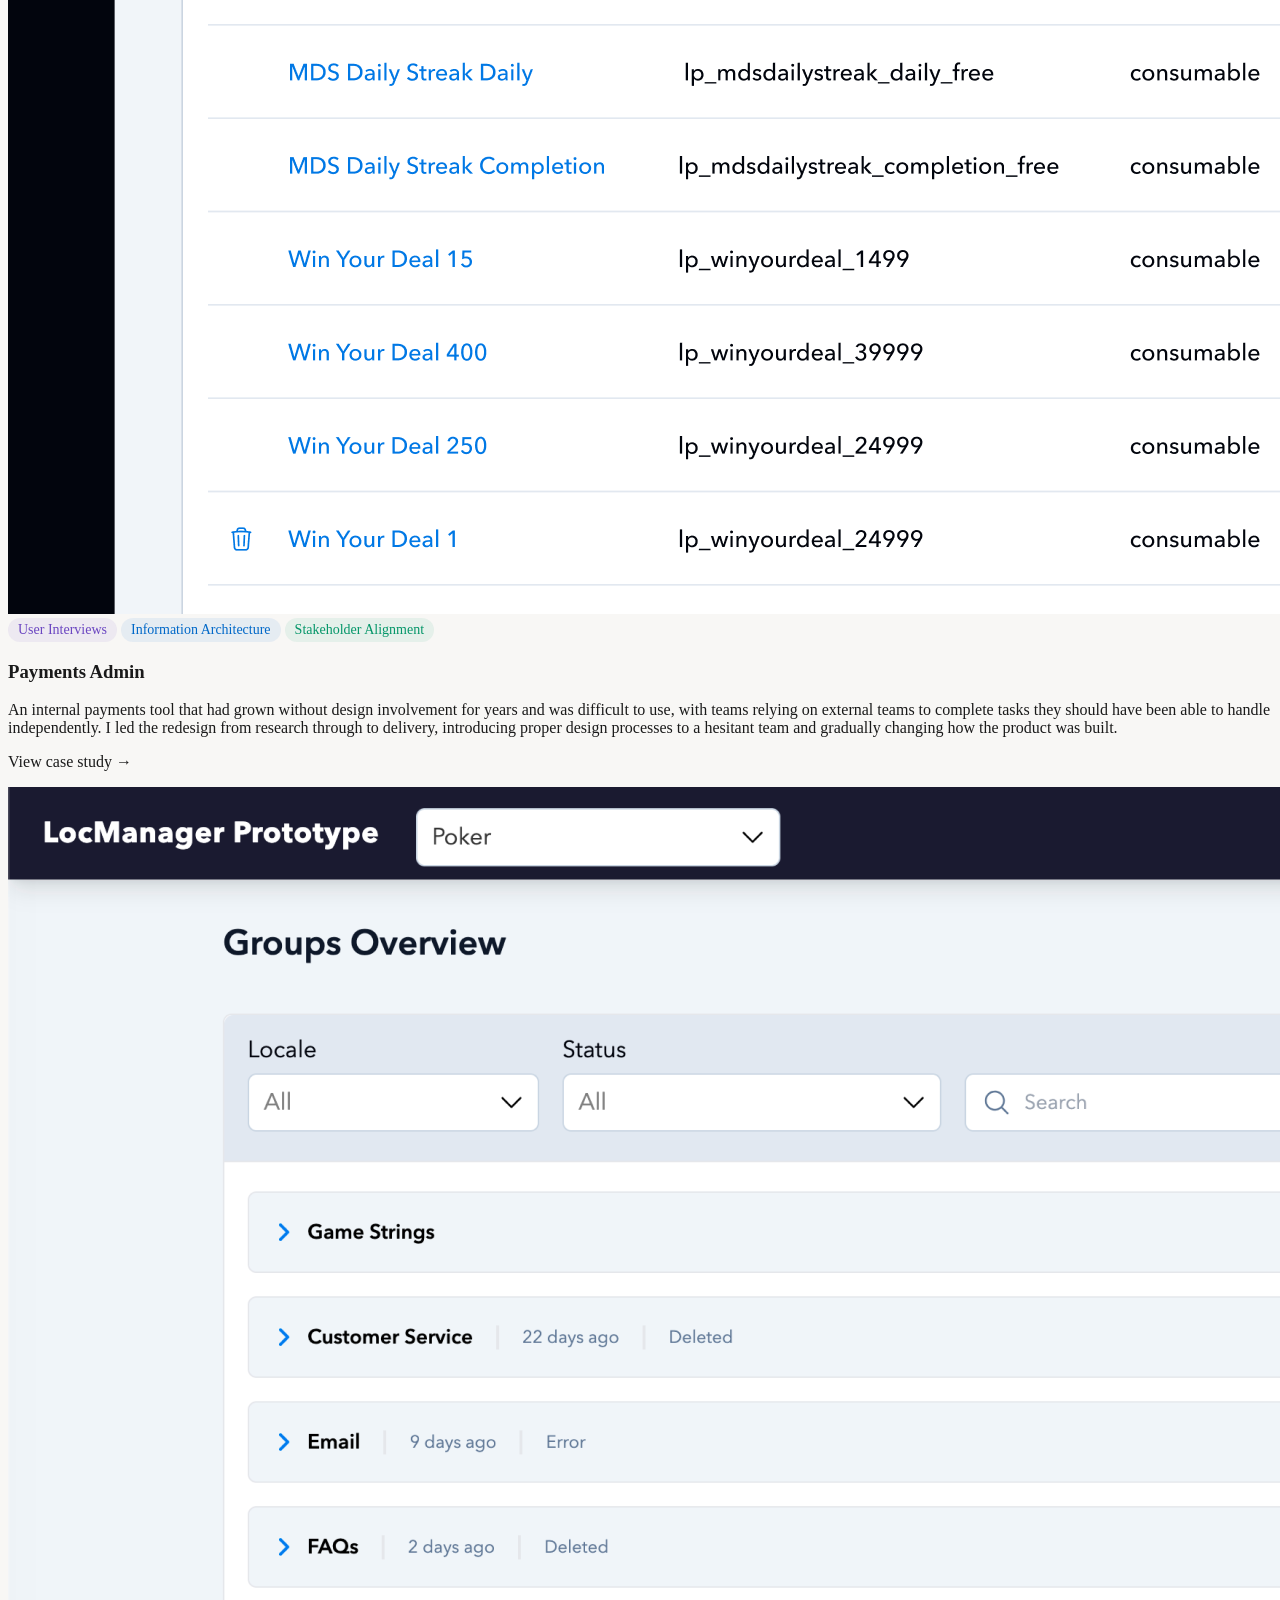
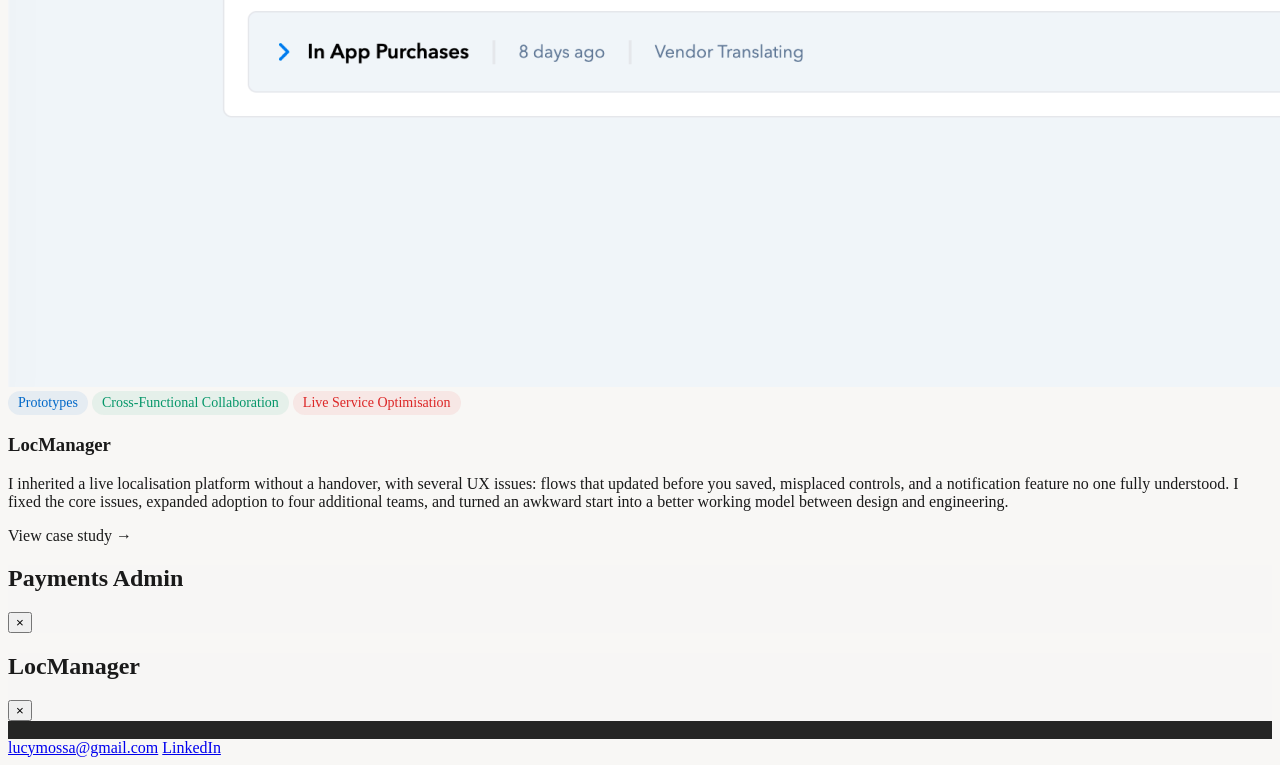
==== commit 1fd69d3a: "tab fixes" ====
--- a/index.html
+++ b/index.html
@@ -3,7 +3,7 @@
 <head>
   <meta charset="UTF-8">
   <meta name="viewport" content="width=device-width, initial-scale=1.0">
-  <title>Lucy Mossakowski — Product Designer</title>
+  <title>Lucy Mossakowski</title>
   <meta name="description" content="Portfolio of Lucy Mossakowski, Senior Product Designer specialising in complex operational tools and workflows.">
   <meta property="og:title" content="Lucy Mossakowski — Product Designer">
   <meta property="og:description" content="Senior Product Designer specialising in complex operational tools and workflows.">
@@ -171,7 +171,7 @@
     </div>
   </footer>
 
-  <script src="case-studies.js"></script>
+  <script src="case-studies.js?v=2"></script>
   <script>
   (function() {
     var canvas = document.getElementById('hero-canvas');
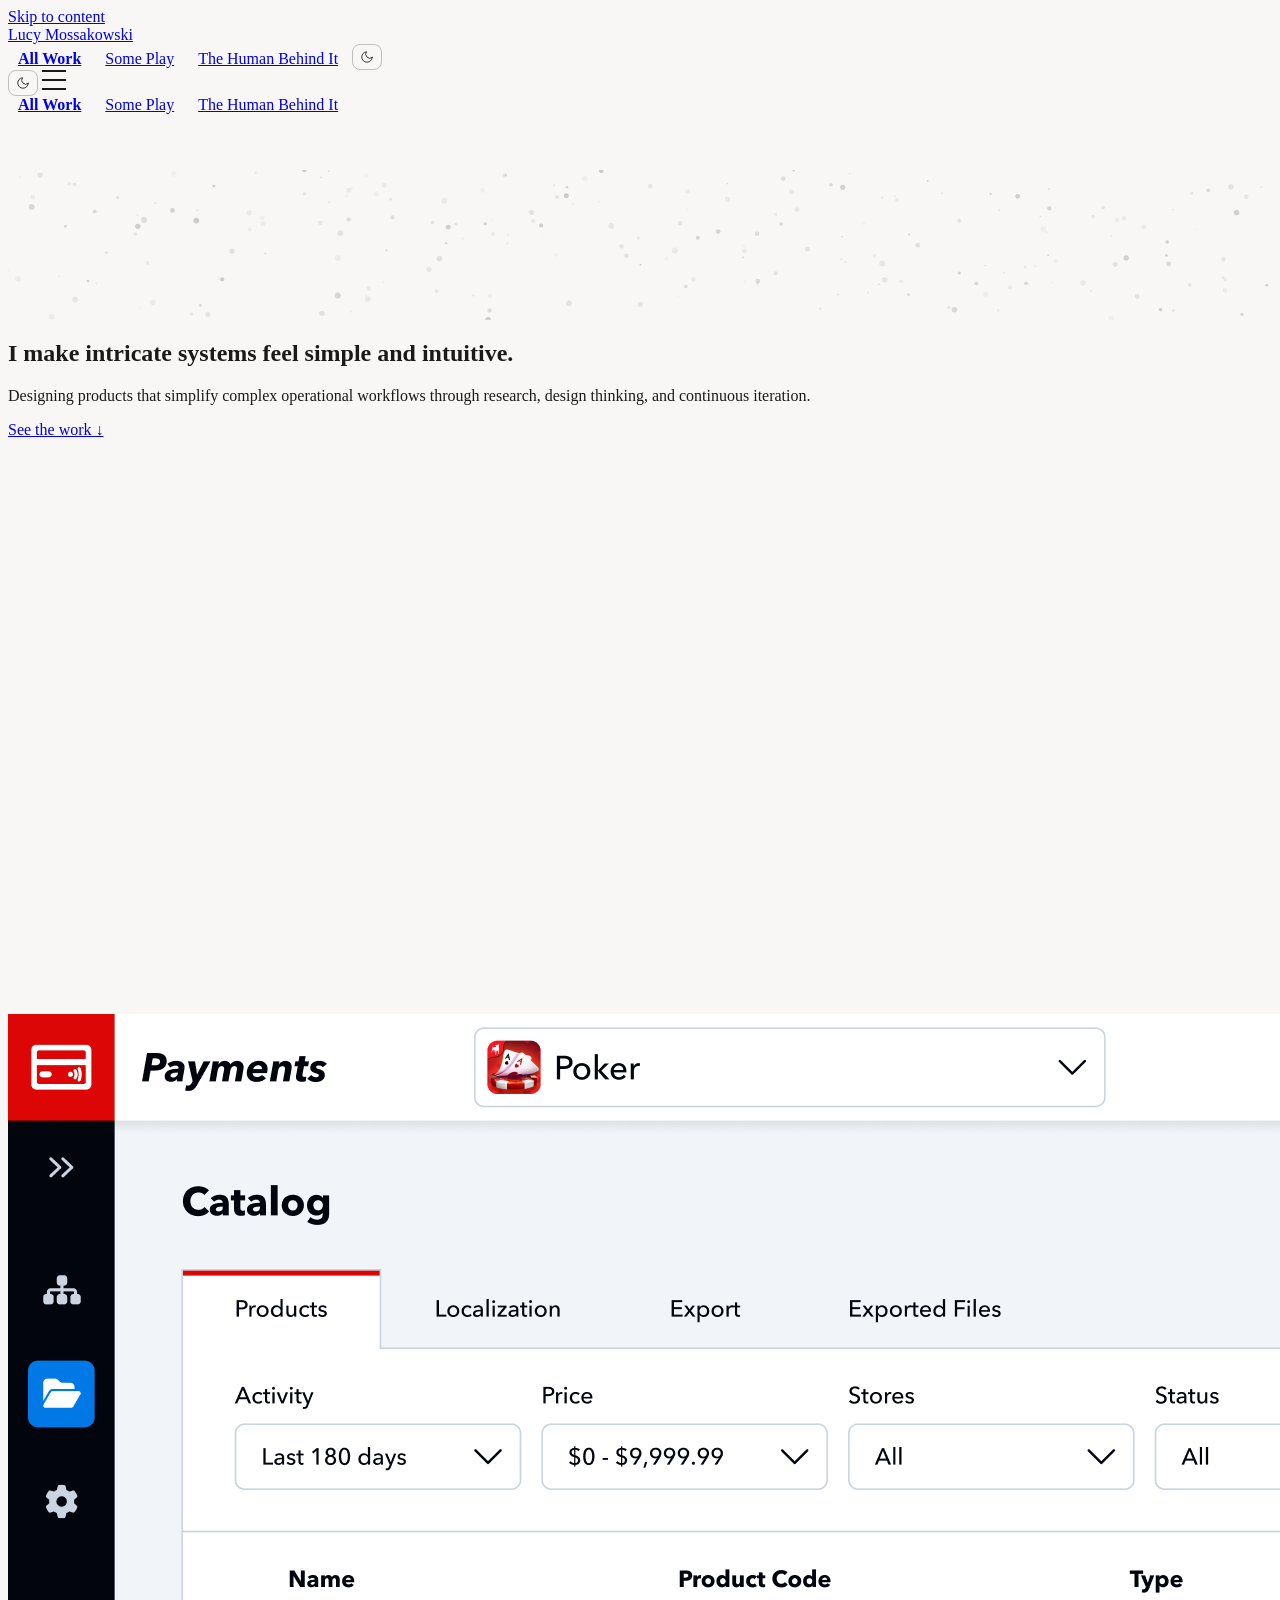
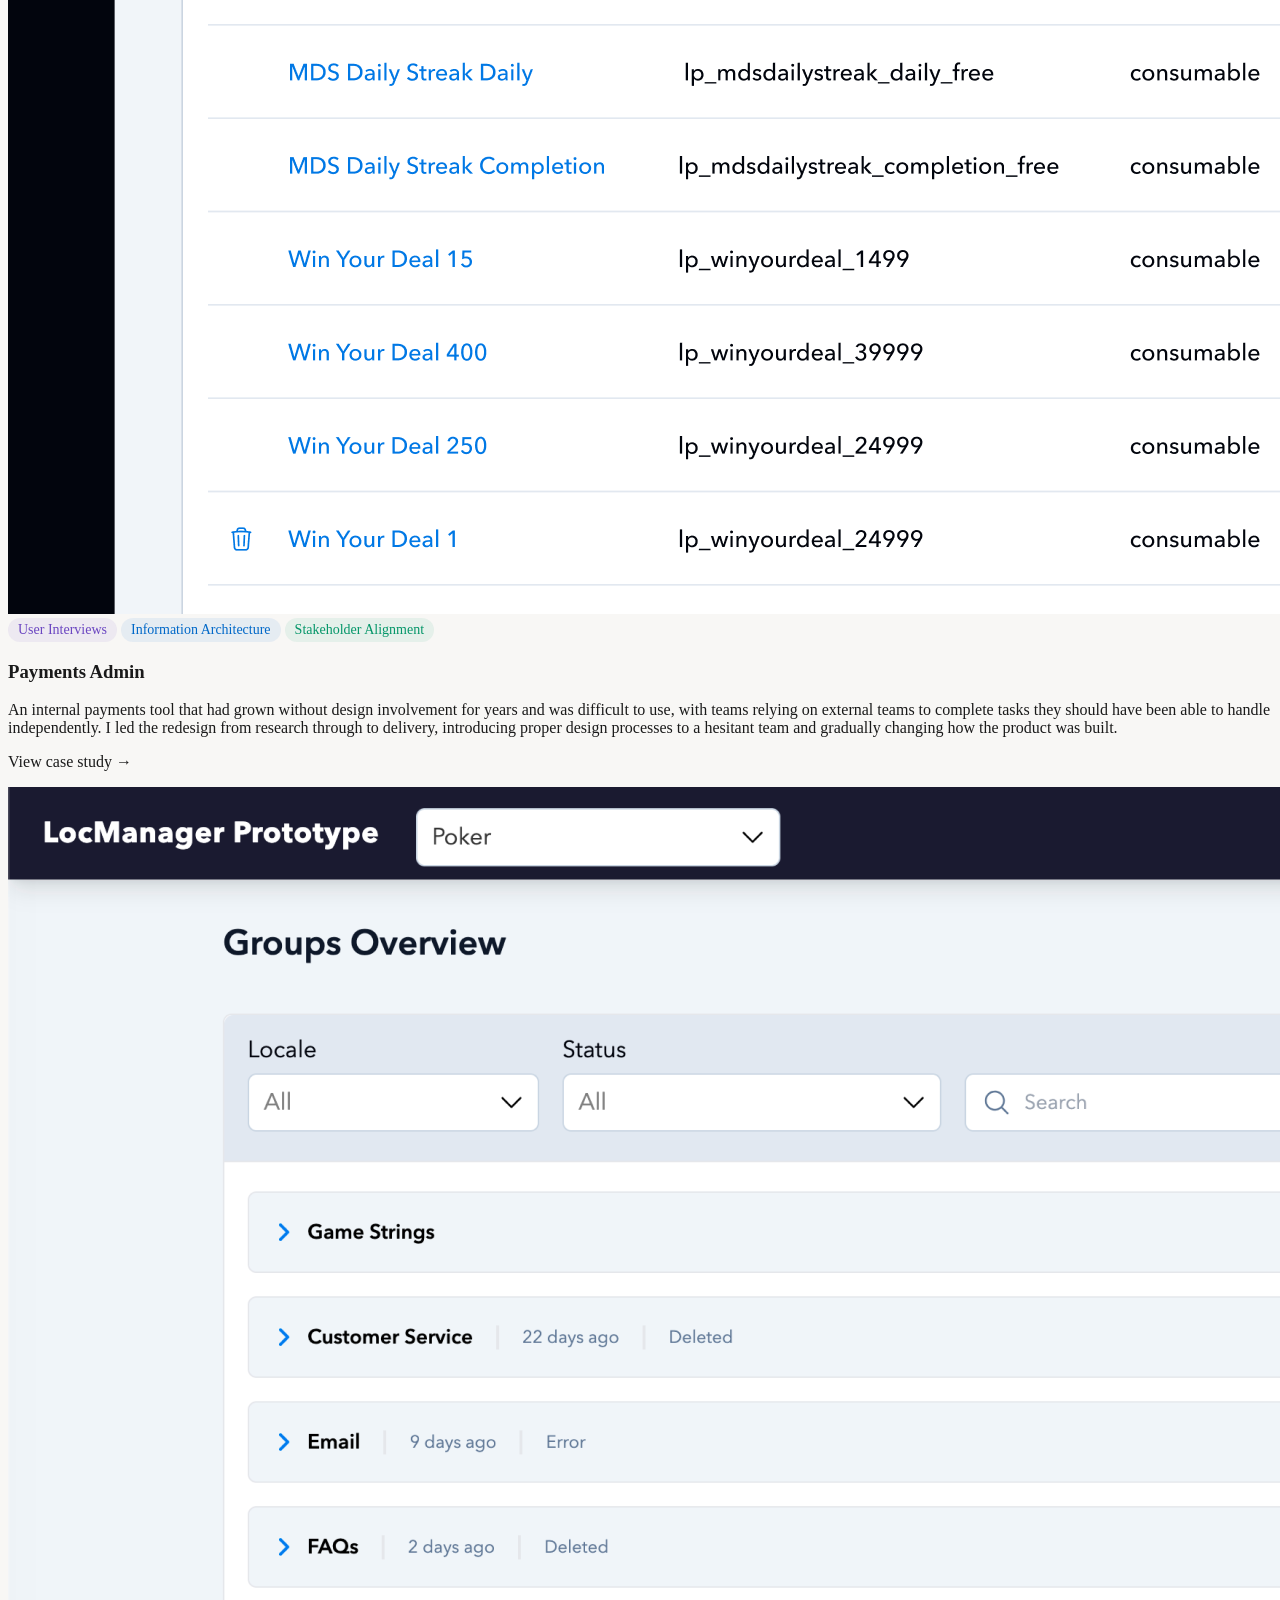
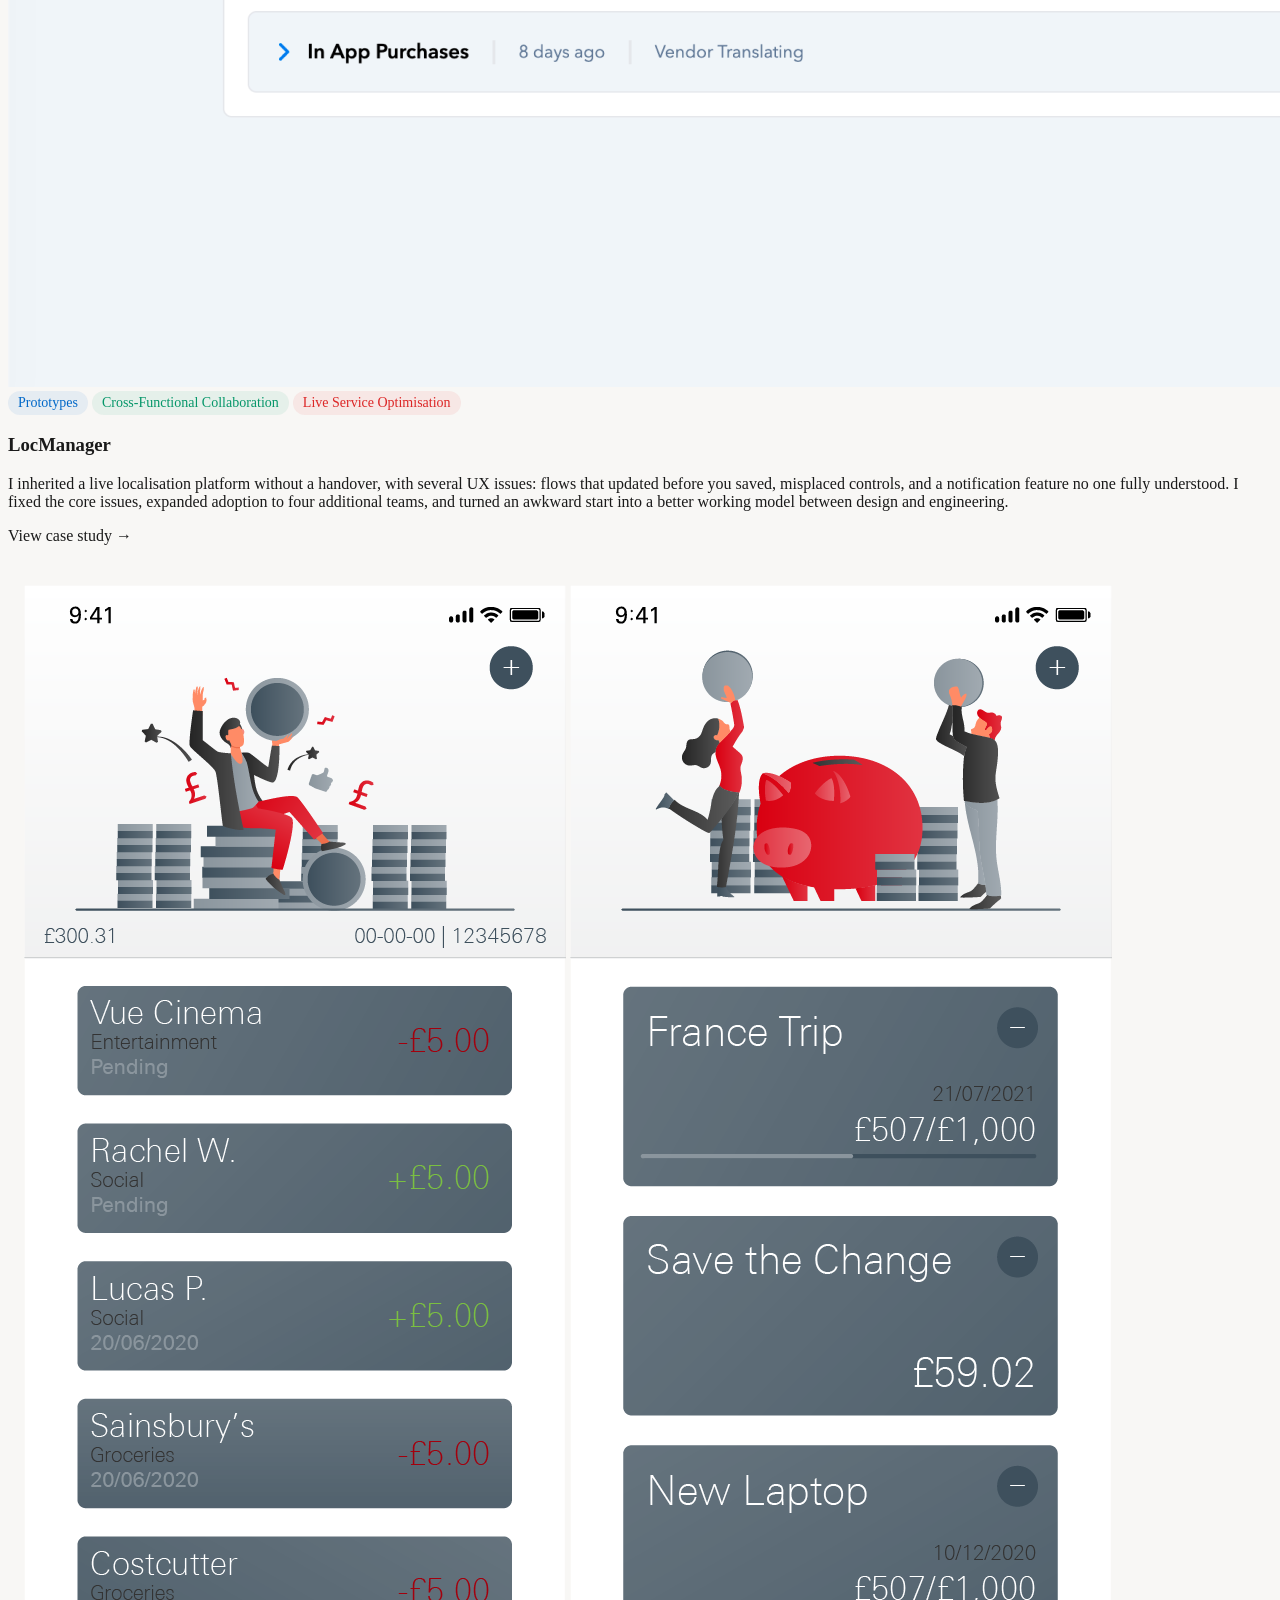
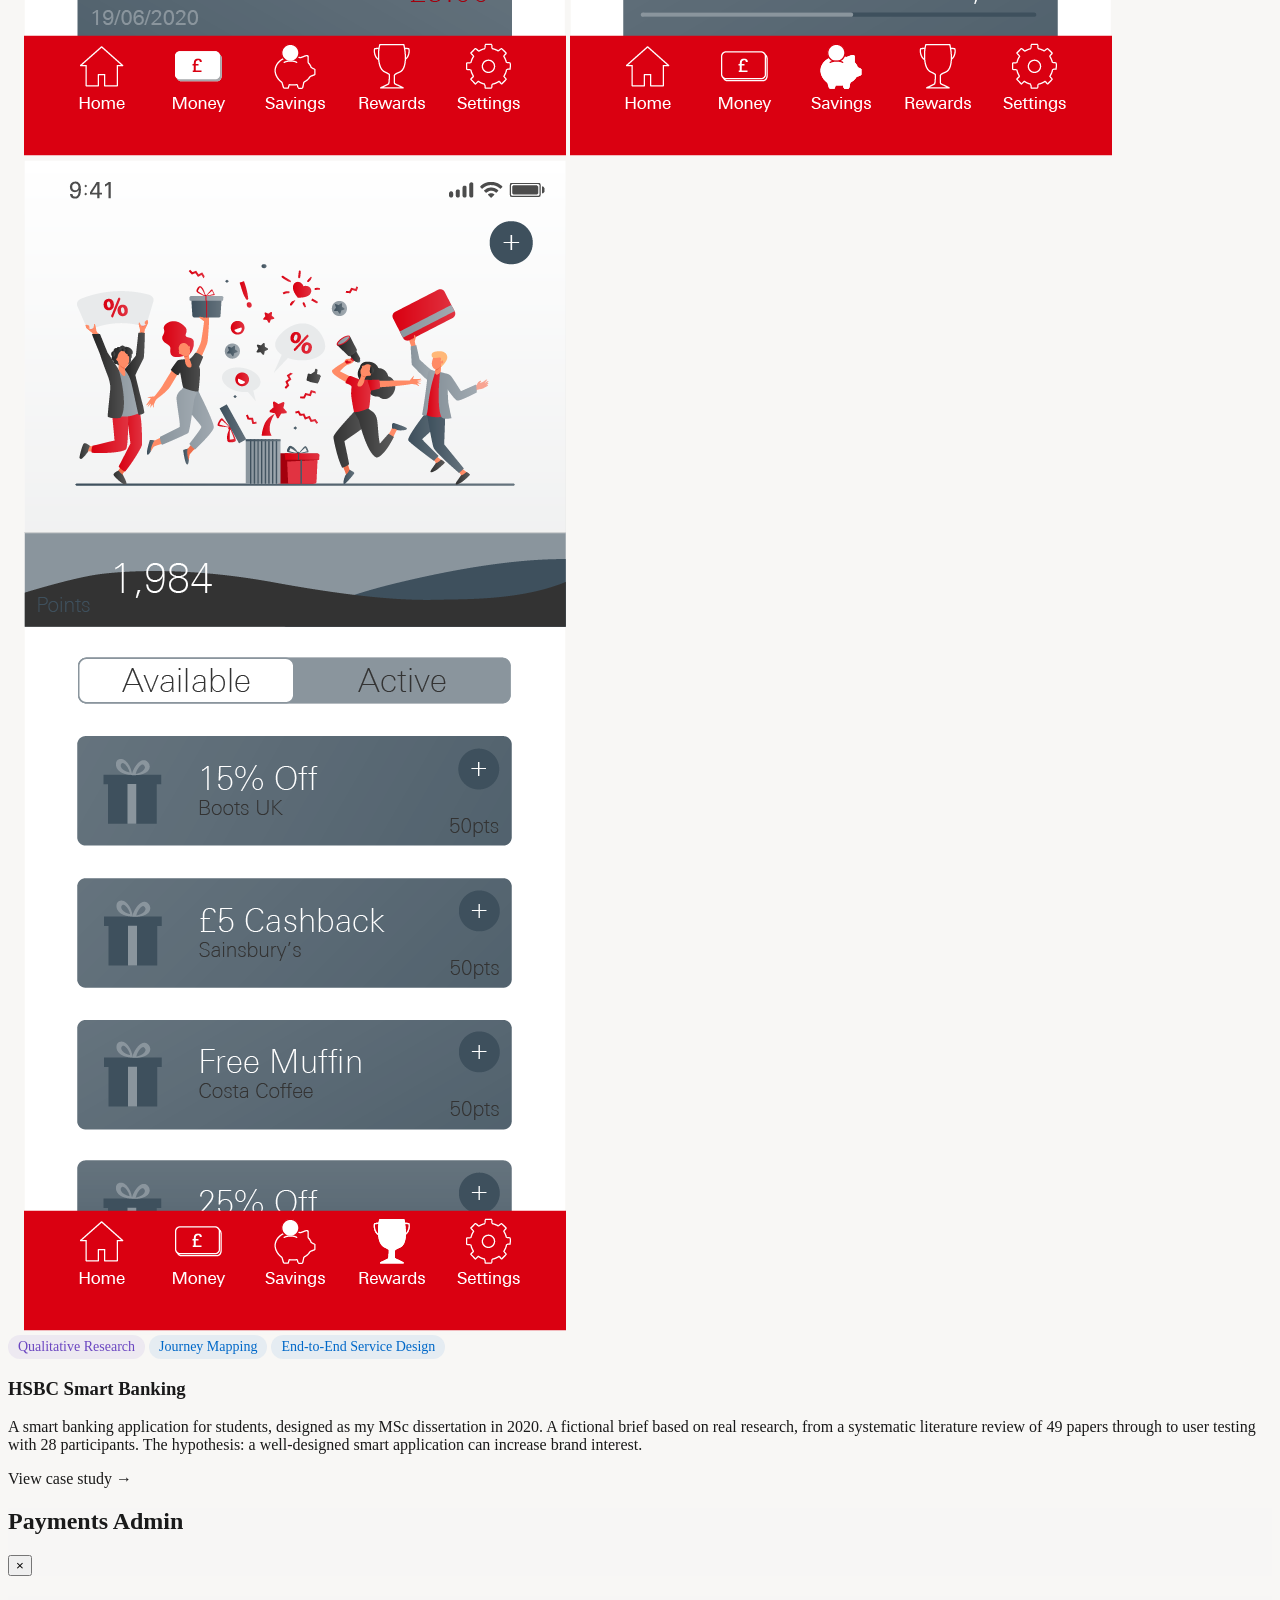
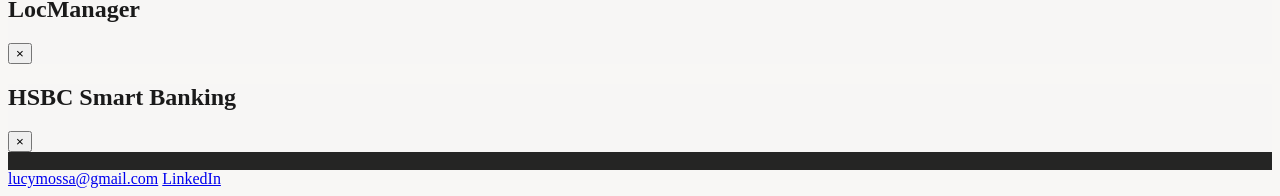
==== commit a551c437: "Added new project" ====
--- a/index.html
+++ b/index.html
@@ -111,7 +111,7 @@
       </div>
 
       <!-- Project 2: LocManager -->
-      <div class="project-card grid md:grid-cols-2 gap-6 md:gap-12 items-center cursor-pointer group" onclick="openModal('modal-2')" role="button" tabindex="0" aria-label="View LocManager case study" onkeydown="if(event.key==='Enter'||event.key===' '){event.preventDefault();openModal('modal-2');}">
+      <div class="project-card grid md:grid-cols-2 gap-6 md:gap-12 items-center mb-24 cursor-pointer group" onclick="openModal('modal-2')" role="button" tabindex="0" aria-label="View LocManager case study" onkeydown="if(event.key==='Enter'||event.key===' '){event.preventDefault();openModal('modal-2');}">
         <div class="md:order-2 rounded-xl overflow-hidden bg-ink/5 group-hover:shadow-lg transition-shadow">
           <img src="images/locmanager-hero.png" alt="LocManager project preview" class="w-full group-hover:scale-[1.02] transition-transform duration-500">
         </div>
@@ -127,6 +127,27 @@
         </div>
       </div>
 
+      <!-- Project 3: HSBC Smart Banking (MSc Dissertation) -->
+      <div class="project-card grid md:grid-cols-2 gap-6 md:gap-12 items-center cursor-pointer group" onclick="openModal('modal-1')" role="button" tabindex="0" aria-label="View HSBC Smart Banking case study" onkeydown="if(event.key==='Enter'||event.key===' '){event.preventDefault();openModal('modal-1');}">
+        <div class="rounded-xl overflow-hidden bg-ink/5 group-hover:shadow-lg transition-shadow" style="padding:1.5rem 1rem 0;">
+          <div class="flex items-end justify-center gap-2">
+            <img src="images/hsbc-money.png" alt="Money overview screen" class="w-1/3 rounded-t-lg shadow-md group-hover:translate-y-[-2px] transition-transform duration-500" style="transform-origin:bottom;">
+            <img src="images/hsbc-hero.png" alt="Savings accounts screen" class="w-1/3 rounded-t-lg shadow-lg group-hover:translate-y-[-4px] transition-transform duration-500" style="transform-origin:bottom;">
+            <img src="images/hsbc-rewards.png" alt="Rewards screen" class="w-1/3 rounded-t-lg shadow-md group-hover:translate-y-[-2px] transition-transform duration-500" style="transform-origin:bottom;">
+          </div>
+        </div>
+        <div>
+          <div class="flex flex-wrap gap-2 mb-4">
+            <span class="tag text-center" style="background:#6B46C114;color:#6B46C1;">Qualitative Research</span>
+            <span class="tag text-center" style="background:#0068C814;color:#0068C8;">Journey Mapping</span>
+            <span class="tag text-center" style="background:#0068C814;color:#0068C8;">End-to-End Service Design</span>
+          </div>
+          <h3 class="text-2xl font-bold">HSBC Smart Banking</h3>
+          <p class="text-ink-light mt-3 leading-relaxed">A smart banking application for students, designed as my MSc dissertation in 2020. A fictional brief based on real research, from a systematic literature review of 49 papers through to user testing with 28 participants. The hypothesis: a well-designed smart application can increase brand interest.</p>
+          <p class="text-sm font-medium text-brand mt-4 group-hover:underline">View case study →</p>
+        </div>
+      </div>
+
     </div>
   </section>
 
@@ -151,6 +172,20 @@
       <div data-modal-header class="sticky top-0 backdrop-blur border-b border-ink/5 px-6 py-4 flex items-center justify-between z-30" style="background:var(--surface);">
         <h2 class="text-2xl font-bold">LocManager</h2>
         <button onclick="closeModal('modal-2')" aria-label="Close" class="text-ink-muted hover:text-ink text-2xl leading-none">&times;</button>
+      </div>
+      <div class="max-w-3xl mx-auto px-6 py-12">
+        <div data-case-content></div>
+      </div>
+    </div>
+  </div>
+
+  <!-- Modal 1: HSBC Smart Banking -->
+  <div id="modal-1" class="fixed inset-0 z-[100] hidden" role="dialog" aria-modal="true" aria-label="HSBC Smart Banking case study">
+    <div class="absolute inset-0 bg-black/40 backdrop-blur-sm" onclick="closeModal('modal-1')"></div>
+    <div data-modal-panel class="absolute inset-x-0 bottom-0 top-12 rounded-t-xl overflow-y-auto animate-slide-up" style="background:var(--surface);">
+      <div data-modal-header class="sticky top-0 backdrop-blur border-b border-ink/5 px-6 py-4 flex items-center justify-between z-30" style="background:var(--surface);">
+        <h2 class="text-2xl font-bold">HSBC Smart Banking</h2>
+        <button onclick="closeModal('modal-1')" aria-label="Close" class="text-ink-muted hover:text-ink text-2xl leading-none">&times;</button>
       </div>
       <div class="max-w-3xl mx-auto px-6 py-12">
         <div data-case-content></div>
